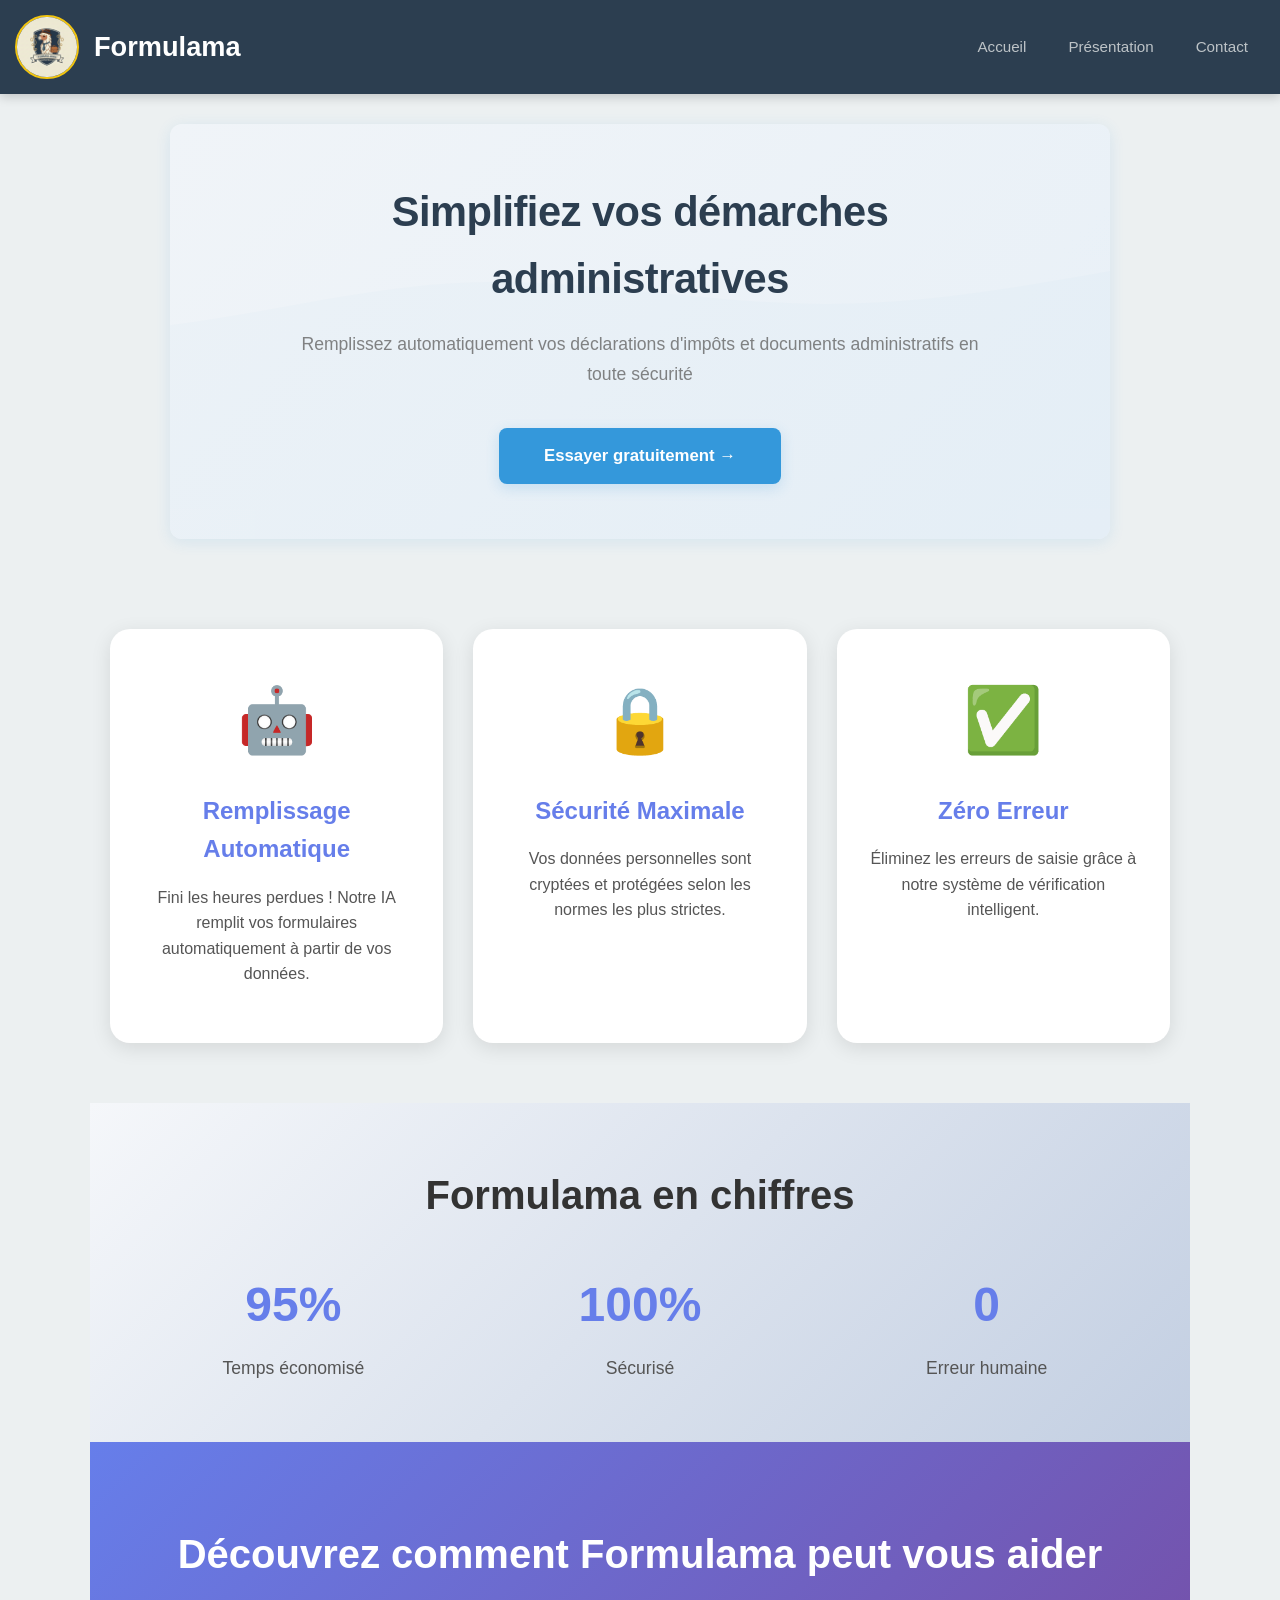
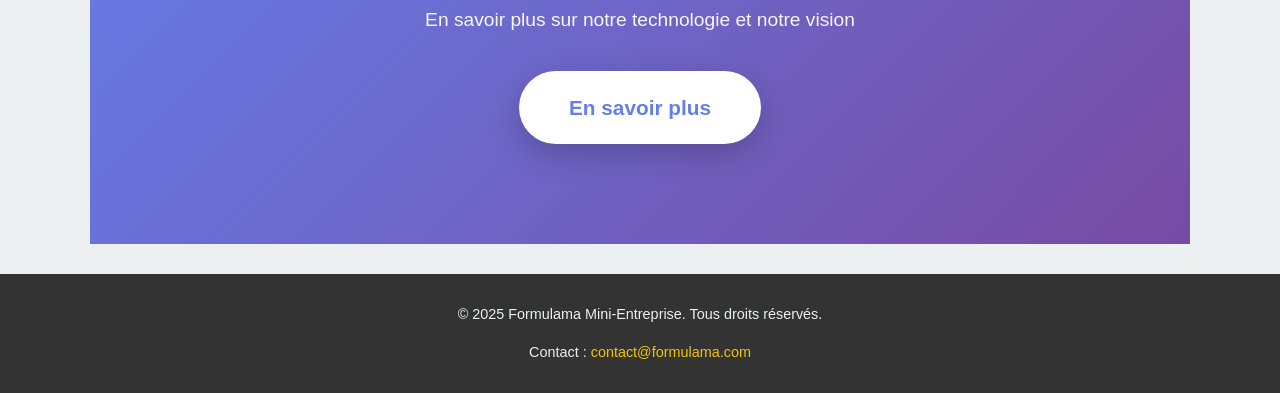
==== acceuil/acceuil.html @ 8a7a248e "initial_commit" ====
<!DOCTYPE html> 
<html lang="fr">
<head>
    <meta charset="UTF-8">
    <meta name="viewport" content="width=device-width, initial-scale=1.0">
    <title>Formulama — Simplifiez vos démarches administratives</title>
    <link rel="icon" type="image/png" href="../formulama.png" />
    <link rel="stylesheet" href="../style.css">
</head>
<body>
    <header class="main-header">
        <div class="header-content">
            <div class="header-left">
                <img src="../formulama.png" alt="Logo Formulama" class="logo">
                <h1><strong>Formulama</strong></h1>
            </div>
            <nav class="main-nav">
                <ul>
                    <li><a href="../acceuil/acceuil.html">Accueil</a></li>
                    <li><a href="../presentation/presentation.html">Présentation</a></li>
                    <li><a href="../contact/contact.html">Contact</a></li>
                </ul>
            </nav>
        </div>
    </header>

    <main>
        <!-- Section Hero -->
        <section class="hero-section">
            <div class="hero-content">
                <h2 class="hero-title">Simplifiez vos démarches administratives</h2>
                <p class="hero-subtitle">
                    Remplissez automatiquement vos déclarations d'impôts et documents administratifs en toute sécurité
                </p>
                <a href="/app/" class="hero-cta">Essayer gratuitement →</a>
            </div>
        </section>

        <!-- Section Fonctionnalités -->
        <div class="features-grid">
            <div class="feature-card">
                <div class="feature-icon">🤖</div>
                <h3>Remplissage Automatique</h3>
                <p>Fini les heures perdues ! Notre IA remplit vos formulaires automatiquement à partir de vos données.</p>
            </div>
            
            <div class="feature-card">
                <div class="feature-icon">🔒</div>
                <h3>Sécurité Maximale</h3>
                <p>Vos données personnelles sont cryptées et protégées selon les normes les plus strictes.</p>
            </div>
            
            <div class="feature-card">
                <div class="feature-icon">✅</div>
                <h3>Zéro Erreur</h3>
                <p>Éliminez les erreurs de saisie grâce à notre système de vérification intelligent.</p>
            </div>
        </div>

        <!-- Section Statistiques -->
        <section class="stats-section">
            <h2 style="font-size: 2.5rem; color: #333; margin-bottom: 20px;">Formulama en chiffres</h2>
            <div class="stats-grid">
                <div class="stat-item">
                    <span class="stat-number">95%</span>
                    <span class="stat-label">Temps économisé</span>
                </div>
                <div class="stat-item">
                    <span class="stat-number">100%</span>
                    <span class="stat-label">Sécurisé</span>
                </div>
                <div class="stat-item">
                    <span class="stat-number">0</span>
                    <span class="stat-label">Erreur humaine</span>
                </div>
            </div>
        </section>

        <!-- Section CTA vers Présentation -->
        <section class="cta-section">
            <div class="cta-content">
                <h2>Découvrez comment Formulama peut vous aider</h2>
                <p>En savoir plus sur notre technologie et notre vision</p>
                <a href="../presentation/presentation.html" class="cta-button-large">En savoir plus</a>
            </div>
        </section>
    </main>

    <footer>
        <p>&copy; 2025 Formulama Mini-Entreprise. Tous droits réservés.</p>
        <p>Contact : <a href="mailto:contact@formulama.com">contact@formulama.com</a></p>
    </footer>
</body>
</html>
---- style.css ----
/* --- 1. GÉNÉRAL ET TYPOGRAPHIE --- */
body {
    font-family: 'Segoe UI', Tahoma, Geneva, Verdana, sans-serif; 
    margin: 0;
    padding: 0;
    background-color: #ecf0f1; 
    color: #34495e; 
    line-height: 1.6;
}

h1, h2, h3 {
    font-family: 'Montserrat', sans-serif; 
    color: #2c3e50; 
    text-align: center;
    margin-top: 0;
}

/* --- 2. CONTENEUR PRINCIPAL --- */
main {
    max-width: 1100px; 
    margin: 20px auto;
    padding: 0 15px;
}

/* --- 3. LIENS (INTERACTIVITÉ) --- */
a {
    color: #3498db; 
    text-decoration: none;
    transition: color 0.3s ease, text-decoration 0.3s ease; 
}

a:hover {
    color: #e74c3c; 
    text-decoration: underline; 
}

/* --- 4. EN-TÊTE ET LOGO --- */
.main-header {
    background-color: #2c3e50;
    color: white;
    padding: 15px 0;
    box-shadow: 0 3px 10px rgba(0, 0, 0, 0.18);
    position: sticky;
    top: 0;
    z-index: 100;
}

.header-content {
    display: flex;
    align-items: center;
    justify-content: space-between;
    max-width: 100%;
    margin: 0 auto;
    padding: 0 15px;
    gap: 20px;
}

.header-left {
    display: flex;
    align-items: center;
    gap: 15px;
    flex-shrink: 0;
}

.header-center {
    flex: 1;
    text-align: center;
}

.header-center p {
    margin: 0;
    color: #bdc3c7;
    font-style: italic;
    font-size: 0.95em;
    font-weight: 400;
    letter-spacing: 0.3px;
}

.main-header h1 {
    color: white;
    font-size: 1.7em;
    margin: 0;
    padding: 0;
}

.logo {
    width: 60px;
    height: 60px;
    border-radius: 50%;
    border: 2px solid #f1c40f;
    transition: transform 0.3s;
    flex-shrink: 0;
}

.logo:hover {
    transform: rotate(3deg) scale(1.08);
}

/* --- 5. NAVIGATION --- */
.main-nav {
    margin: 0;
    padding: 0;
    border-top: none;
}

.main-nav ul {
    list-style: none;
    padding: 0;
    margin: 0;
    display: flex;
    gap: 8px;
}

.main-nav ul li {
    display: inline-block;
    margin: 0;
}

.main-nav ul li a {
    color: #bdc3c7;
    padding: 9px 17px;
    border-radius: 5px;
    transition: all 0.3s;
    font-size: 0.95em;
    font-weight: 500;
    display: block;
}

.main-nav ul li a:hover {
    color: white;
    background-color: #3498db;
}

/* --- 6. SECTIONS ET CARTES --- */
/* Styles pour la vitrine (.div1 -> .vitrine) */
.vitrine { 
    background-color: white; 
    padding: 30px; 
    margin: 30px 0; 
    border-radius: 12px; 
    box-shadow: 0 8px 16px rgba(0, 0, 0, 0.15); 
    opacity: 0;
    animation: fadeIn 1s forwards;
}

/* Styles pour les avantages (.div2 -> .avantages) */
.avantages { 
    float: left;
    width: 300px; 
    margin: 0 30px 30px 0; 
    padding: 20px;
    background-color: #f39c12; 
    color: white;
    border: none;
    border-radius: 10px; 
    box-shadow: 0 4px 10px rgba(0, 0, 0, 0.2);
    transition: transform 0.3s;
}

.avantages h3 {
    color: white;
    border-bottom: 2px solid rgba(255, 255, 255, 0.5);
    padding-bottom: 5px;
    margin-top: 0;
    text-align: left;
}

.avantages ul {
    list-style-type: none;
    padding-left: 0;
}

.avantages ul li:before {
    content: "✔️";
    margin-right: 10px;
}

/* Interactivité sur le bloc d'avantages */
.avantages:hover {
    transform: translateY(-5px);
    box-shadow: 0 12px 20px rgba(0, 0, 0, 0.3);
}

/* Style de la balise "clear: both" pour bien gérer le float de .div2 */
div[style="clear: both;"] {
    height: 0; 
    margin-bottom: 20px;
}

/* Styles pour la section secondaire */
.section-secondaire {
    padding: 20px;
    margin-bottom: 30px;
}

/* --- 7. BOUTON D'APPEL À L'ACTION (CTA) --- */
.cta-button {
    display: inline-block; 
    background-color: #e74c3c; 
    color: white;
    padding: 12px 25px;
    margin: 20px 0;
    border-radius: 30px;
    text-transform: uppercase;
    font-weight: bold;
    letter-spacing: 1px;
    box-shadow: 0 5px 0 #c0392b;
    transition: all 0.2s ease;
}

.cta-button:hover {
    background-color: #c0392b;
    transform: translateY(2px);
    box-shadow: 0 3px 0 #96281e;
}

.external-link {
    display: inline-block;
    color: white !important; 
    text-decoration: underline;
}

/* --- 8. PIED DE PAGE --- */
footer {
    background-color: #333;
    color: #ecf0f1;
    text-align: center;
    padding: 15px 0;
    font-size: 0.9em;
    margin-top: 30px;
}

footer a {
    color: #f1c40f;
}

/* --- 9. ANIMATION --- */
@keyframes fadeIn {
    to {
        opacity: 1;
        transform: translateY(0);
    }
}

/* --- 10. GROUPES DE CONTACT --- */
.contact-groups {
    display: flex;
    gap: 30px;
    margin-bottom: 30px;
    flex-wrap: wrap;
}

.contact-group {
    flex: 1;
    min-width: 250px;
    padding: 20px;
    background-color: #f8f9fa;
    border-radius: 10px;
}

.contact-group h3 {
    color: #2c3e50;
    margin-top: 0;
}

.email-list {
    text-align: center;
    margin-top: 15px;
}

.email-list p {
    margin: 8px 0;
}

/* --- 11. STYLES DU FORMULAIRE DE CONTACT (FINAL) --- */
.form-section {
    max-width: 650px; 
    margin: 40px auto; 
    padding: 40px; 
    background-color: #ffffff; 
    border-radius: 15px; 
    box-shadow: 0 10px 30px rgba(0, 0, 0, 0.1); 
    border-top: 5px solid #3498db; 
}

.form-section h2 {
    color: #2c3e50; 
    margin-bottom: 5px;
    font-size: 1.8em;
}

.form-description {
    text-align: center;
    margin-bottom: 30px;
    color: #7f8c8d;
    font-style: italic;
}

.form-group {
    margin-bottom: 25px; 
    text-align: left;
}

.form-group label {
    display: block;
    margin-bottom: 8px;
    font-weight: 600; 
    color: #34495e;
    text-transform: uppercase; 
    font-size: 0.9em;
}

/* Style des champs de saisie (input et textarea) */
.contact-form input[type="text"],
.contact-form input[type="email"],
.contact-form textarea {
    width: 100%;
    padding: 15px; 
    border: 1px solid #dcdfe4; 
    border-radius: 8px;
    box-sizing: border-box;
    font-size: 1em;
    color: #34495e;
    background-color: #fcfcfc; 
    transition: all 0.3s ease;
}

/* Effet interactif au focus amélioré */
.contact-form input:focus,
.contact-form textarea:focus {
    border-color: #3498db; 
    box-shadow: 0 0 0 3px rgba(52, 152, 219, 0.2); 
    background-color: white;
    outline: none;
}

/* Ajustement pour le bouton d'envoi du formulaire */
.contact-form .cta-button {
    display: block;
    margin-left: auto;
    margin-right: auto;
    width: auto; 
    min-width: 250px;
    text-align: center;
}

/* --- 12. PAGE D'ACCUEIL --- */
.hero-section {
    background: linear-gradient(135deg, #f0f4f8 0%, #e8f0f7 100%);
    color: #2c3e50;
    padding: 55px 20px;
    text-align: center;
    position: relative;
    overflow: hidden;
    margin: 30px auto;
    max-width: 900px;
    border-radius: 12px;
    box-shadow: 0 3px 15px rgba(52, 152, 219, 0.12);
}

.hero-section::before {
    content: '';
    position: absolute;
    top: 0;
    left: 0;
    right: 0;
    bottom: 0;
    background: url('data:image/svg+xml,<svg xmlns="http://www.w3.org/2000/svg" viewBox="0 0 1440 320"><path fill="%233498db" fill-opacity="0.06" d="M0,96L48,112C96,128,192,160,288,160C384,160,480,128,576,122.7C672,117,768,139,864,138.7C960,139,1056,117,1152,101.3C1248,85,1344,75,1392,69.3L1440,64L1440,320L1392,320C1344,320,1248,320,1152,320C1056,320,960,320,864,320C768,320,672,320,576,320C480,320,384,320,288,320C192,320,96,320,48,320L0,320Z"></path></svg>') no-repeat bottom;
    background-size: cover;
    opacity: 0.3;
}

.hero-content {
    position: relative;
    z-index: 1;
    max-width: 700px;
    margin: 0 auto;
}

.hero-title {
    font-size: 2.6rem;
    font-weight: 700;
    margin-bottom: 15px;
    text-shadow: none;
    animation: fadeInUp 0.8s ease;
    letter-spacing: -0.5px;
}

.hero-subtitle {
    font-size: 1.1rem;
    margin-bottom: 38px;
    opacity: 0.8;
    animation: fadeInUp 0.8s ease 0.2s backwards;
    line-height: 1.7;
    color: #666;
}

.hero-cta {
    display: inline-block;
    padding: 15px 45px;
    background: #3498db;
    color: white;
    text-decoration: none;
    border-radius: 8px;
    font-weight: 700;
    font-size: 1.05rem;
    box-shadow: 0 4px 14px rgba(52, 152, 219, 0.2);
    transition: all 0.3s ease;
    animation: fadeInUp 0.8s ease 0.4s backwards;
}

.hero-cta:hover {
    transform: translateY(-2px);
    box-shadow: 0 6px 22px rgba(52, 152, 219, 0.3);
    background: #2980b9;
}

.features-grid {
    display: grid;
    grid-template-columns: repeat(auto-fit, minmax(280px, 1fr));
    gap: 30px;
    padding: 60px 20px;
    max-width: 1200px;
    margin: 0 auto;
}

.feature-card {
    background: white;
    padding: 40px 30px;
    border-radius: 20px;
    box-shadow: 0 5px 20px rgba(0,0,0,0.1);
    text-align: center;
    transition: transform 0.3s, box-shadow 0.3s;
    animation: fadeInUp 0.6s ease backwards;
}

.feature-card:nth-child(1) { animation-delay: 0.1s; }
.feature-card:nth-child(2) { animation-delay: 0.2s; }
.feature-card:nth-child(3) { animation-delay: 0.3s; }

.feature-card:hover {
    transform: translateY(-10px);
    box-shadow: 0 15px 40px rgba(0,0,0,0.15);
}

.feature-icon {
    font-size: 4rem;
    margin-bottom: 20px;
}

.feature-card h3 {
    color: #667eea;
    font-size: 1.5rem;
    margin-bottom: 15px;
}

.feature-card p {
    color: #555;
    line-height: 1.6;
}

.stats-section {
    background: linear-gradient(135deg, #f5f7fa 0%, #c3cfe2 100%);
    padding: 60px 20px;
    text-align: center;
}

.stats-grid {
    display: grid;
    grid-template-columns: repeat(auto-fit, minmax(200px, 1fr));
    gap: 40px;
    max-width: 1000px;
    margin: 40px auto 0;
}

.stat-item {
    animation: fadeInUp 0.6s ease backwards;
}

.stat-item:nth-child(1) { animation-delay: 0.2s; }
.stat-item:nth-child(2) { animation-delay: 0.3s; }
.stat-item:nth-child(3) { animation-delay: 0.4s; }

.stat-number {
    font-size: 3rem;
    font-weight: bold;
    color: #667eea;
    display: block;
    margin-bottom: 10px;
}

.stat-label {
    font-size: 1.1rem;
    color: #555;
}

@keyframes fadeInUp {
    from {
        opacity: 0;
        transform: translateY(30px);
    }
    to {
        opacity: 1;
        transform: translateY(0);
    }
}

.process-section {
    padding: 60px 20px;
    max-width: 1200px;
    margin: 0 auto;
}

.process-section h2 {
    text-align: center;
    font-size: 2.5rem;
    color: #333;
    margin-bottom: 50px;
}

.process-steps {
    display: grid;
    grid-template-columns: repeat(auto-fit, minmax(250px, 1fr));
    gap: 30px;
}

.process-step {
    position: relative;
    padding: 30px;
    background: linear-gradient(135deg, #667eea 0%, #764ba2 100%);
    color: white;
    border-radius: 15px;
    animation: fadeInUp 0.6s ease backwards;
}

.process-step:nth-child(1) { animation-delay: 0.1s; }
.process-step:nth-child(2) { animation-delay: 0.2s; }
.process-step:nth-child(3) { animation-delay: 0.3s; }

.step-number {
    position: absolute;
    top: -15px;
    left: 30px;
    background: white;
    color: #667eea;
    width: 40px;
    height: 40px;
    border-radius: 50%;
    display: flex;
    align-items: center;
    justify-content: center;
    font-weight: bold;
    font-size: 1.2rem;
    box-shadow: 0 3px 10px rgba(0,0,0,0.2);
}

.process-step h3 {
    margin-top: 20px;
    margin-bottom: 15px;
    font-size: 1.4rem;
}

@media (max-width: 768px) {
    .hero-title {
        font-size: 2.5rem;
    }
    
    .hero-subtitle {
        font-size: 1.1rem;
    }
}

/* --- 13. PAGE DE PRÉSENTATION --- */
.presentation-hero {
    background: linear-gradient(135deg, #667eea 0%, #764ba2 100%);
    color: white;
    padding: 60px 20px;
    text-align: center;
    margin-bottom: 0;
}

.presentation-hero-content h2 {
    font-size: 2.8rem;
    color: white;
    margin-bottom: 15px;
    text-shadow: 2px 2px 4px rgba(0,0,0,0.2);
}

.presentation-hero-content .subtitle {
    font-size: 1.2rem;
    opacity: 0.95;
    max-width: 700px;
    margin: 0 auto;
}

.vision-section {
    padding: 60px 20px;
    background: white;
}

.vision-content {
    max-width: 1200px;
    margin: 0 auto;
    display: grid;
    grid-template-columns: 1fr 1fr;
    gap: 60px;
    align-items: center;
}

.vision-text h2 {
    font-size: 2.5rem;
    color: #333;
    margin-bottom: 25px;
}

.vision-text p {
    font-size: 1.1rem;
    line-height: 1.8;
    color: #555;
    margin-bottom: 20px;
}

.image-placeholder {
    font-size: 10rem;
    text-align: center;
    background: linear-gradient(135deg, #f5f7fa 0%, #c3cfe2 100%);
    padding: 60px;
    border-radius: 20px;
}

.advantages-section {
    padding: 60px 20px;
    background: linear-gradient(135deg, #f5f7fa 0%, #c3cfe2 100%);
}

.advantages-section h2 {
    text-align: center;
    font-size: 2.5rem;
    color: #333;
    margin-bottom: 50px;
}

.advantages-grid {
    display: grid;
    grid-template-columns: repeat(auto-fit, minmax(250px, 1fr));
    gap: 30px;
    max-width: 1200px;
    margin: 0 auto;
}

.advantage-card {
    background: white;
    padding: 35px 25px;
    border-radius: 15px;
    box-shadow: 0 5px 15px rgba(0,0,0,0.1);
    text-align: center;
    transition: transform 0.3s, box-shadow 0.3s;
}

.advantage-card:hover {
    transform: translateY(-8px);
    box-shadow: 0 10px 30px rgba(0,0,0,0.15);
}

.advantage-icon {
    font-size: 3.5rem;
    margin-bottom: 20px;
}

.advantage-card h3 {
    color: #667eea;
    font-size: 1.4rem;
    margin-bottom: 15px;
}

.advantage-card p {
    color: #555;
    line-height: 1.6;
    font-size: 1rem;
}

.how-it-works {
    padding: 60px 20px;
    background: white;
}

.how-it-works h2 {
    text-align: center;
    font-size: 2.5rem;
    color: #333;
    margin-bottom: 60px;
}

.steps-timeline {
    max-width: 900px;
    margin: 0 auto;
    display: flex;
    align-items: center;
    justify-content: space-between;
}

.timeline-step {
    flex: 1;
    text-align: center;
}

.step-circle {
    width: 70px;
    height: 70px;
    border-radius: 50%;
    background: linear-gradient(135deg, #667eea 0%, #764ba2 100%);
    color: white;
    display: flex;
    align-items: center;
    justify-content: center;
    font-size: 1.8rem;
    font-weight: bold;
    margin: 0 auto 20px;
    box-shadow: 0 5px 15px rgba(102, 126, 234, 0.4);
}

.step-content h3 {
    color: #333;
    font-size: 1.3rem;
    margin-bottom: 10px;
}

.step-content p {
    color: #666;
    font-size: 0.95rem;
    line-height: 1.5;
}

.timeline-connector {
    flex: 0 0 80px;
    height: 3px;
    background: linear-gradient(90deg, #667eea 0%, #764ba2 100%);
    margin-bottom: 60px;
}

.cta-section {
    background: linear-gradient(135deg, #667eea 0%, #764ba2 100%);
    color: white;
    padding: 80px 20px;
    text-align: center;
}

.cta-content h2 {
    font-size: 2.5rem;
    color: white;
    margin-bottom: 15px;
}

.cta-content p {
    font-size: 1.2rem;
    opacity: 0.95;
    margin-bottom: 35px;
}

.cta-button-large {
    display: inline-block;
    padding: 20px 50px;
    background: white;
    color: #667eea;
    text-decoration: none;
    border-radius: 50px;
    font-weight: bold;
    font-size: 1.3rem;
    box-shadow: 0 10px 30px rgba(0,0,0,0.2);
    transition: transform 0.3s, box-shadow 0.3s;
    margin-bottom: 20px;
}

.cta-button-large:hover {
    transform: translateY(-3px);
    box-shadow: 0 15px 40px rgba(0,0,0,0.3);
}

.cta-note {
    font-size: 0.9rem;
    opacity: 0.8;
    margin-top: 15px;
}

.contact-teaser {
    padding: 60px 20px;
    background: white;
    text-align: center;
}

.contact-teaser h3 {
    font-size: 2rem;
    color: #333;
    margin-bottom: 15px;
}

.contact-teaser p {
    font-size: 1.1rem;
    color: #666;
    margin-bottom: 30px;
}

.contact-link {
    display: inline-block;
    padding: 15px 40px;
    background: #667eea;
    color: white;
    text-decoration: none;
    border-radius: 30px;
    font-weight: bold;
    transition: background 0.3s, transform 0.3s;
}

.contact-link:hover {
    background: #764ba2;
    transform: translateY(-2px);
}

@media (max-width: 768px) {
    .vision-content {
        grid-template-columns: 1fr;
        gap: 30px;
    }
    
    .steps-timeline {
        flex-direction: column;
    }
    
    .timeline-connector {
        width: 3px;
        height: 60px;
        margin: 20px auto;
    }
    
    .presentation-hero-content h2 {
        font-size: 2rem;
    }

    /* Header responsive */
    .header-content {
        flex-direction: column;
        padding: 10px 15px;
        gap: 10px;
    }

    .header-left {
        width: 100%;
        justify-content: center;
    }

    .main-header h1 {
        font-size: 1.3em;
    }

    .logo {
        width: 45px;
        height: 45px;
    }

    .main-nav ul {
        width: 100%;
        gap: 5px;
        justify-content: center;
        flex-wrap: wrap;
    }

    .main-nav ul li a {
        padding: 7px 12px;
        font-size: 0.85em;
    }

    /* Hero responsive */
    .hero-title {
        font-size: 1.8rem;
    }
    
    .hero-subtitle {
        font-size: 0.95rem;
    }

    .hero-cta {
        padding: 12px 30px;
        font-size: 0.95rem;
    }

    /* Features grid responsive */
    .features-grid {
        grid-template-columns: 1fr;
        gap: 20px;
        padding: 30px 15px;
    }

    .feature-card {
        padding: 25px 20px;
    }

    .feature-icon {
        font-size: 2.5rem;
    }

    .feature-card h3 {
        font-size: 1.2rem;
    }

    .feature-card p {
        font-size: 0.9rem;
    }

    /* Stats grid responsive */
    .stats-grid {
        grid-template-columns: 1fr;
        gap: 25px;
    }

    .stat-number {
        font-size: 2rem;
    }

    .stat-label {
        font-size: 0.95rem;
    }

    /* Main content responsive */
    main {
        margin: 10px auto;
        padding: 0 10px;
    }

    h1, h2, h3 {
        font-size: 1.3rem;
    }

    .cta-section {
        padding: 50px 15px;
    }

    .cta-content h2 {
        font-size: 1.8rem;
    }

    .cta-content p {
        font-size: 1rem;
    }

    .cta-button-large {
        padding: 15px 35px;
        font-size: 1.1rem;
    }

    /* Avantages responsive */
    .avantages {
        float: none;
        width: 100%;
        margin: 0 0 20px 0;
    }

    /* Contact form responsive */
    .form-section {
        padding: 25px;
        margin: 20px 10px;
    }

    .form-section h2 {
        font-size: 1.5em;
    }

    .contact-groups {
        flex-direction: column;
        gap: 15px;
    }

    .contact-group {
        min-width: 100%;
    }

    /* Process steps responsive */
    .process-steps {
        grid-template-columns: 1fr;
    }

    .process-step {
        padding: 20px;
    }

    /* Vision section responsive */
    .vision-text h2 {
        font-size: 1.8rem;
    }

    .vision-text p {
        font-size: 1rem;
    }

    .image-placeholder {
        font-size: 5rem;
        padding: 40px;
    }

    .advantages-grid {
        grid-template-columns: 1fr;
        gap: 15px;
    }

    .advantage-card {
        padding: 20px;
    }

    .advantage-icon {
        font-size: 2.5rem;
    }

    .advantage-card h3 {
        font-size: 1.2rem;
    }

    .advantage-card p {
        font-size: 0.9rem;
    }

    /* Footer responsive */
    footer {
        padding: 12px 10px;
        font-size: 0.8em;
    }
}

/* Extra small devices (phones) */
@media (max-width: 480px) {
    .header-content {
        padding: 8px 10px;
    }

    .header-left {
        gap: 10px;
    }

    .main-header h1 {
        font-size: 1.1em;
    }

    .logo {
        width: 40px;
        height: 40px;
    }

    .main-nav ul {
        gap: 3px;
    }

    .main-nav ul li a {
        padding: 6px 10px;
        font-size: 0.75em;
    }

    /* Hero responsive */
    .hero-section {
        padding: 30px 15px;
        margin: 15px auto;
    }

    .hero-title {
        font-size: 1.5rem;
        margin-bottom: 10px;
    }
    
    .hero-subtitle {
        font-size: 0.85rem;
        margin-bottom: 20px;
    }

    .hero-cta {
        padding: 10px 25px;
        font-size: 0.9rem;
    }

    /* Features grid responsive */
    .features-grid {
        padding: 20px 10px;
        gap: 15px;
    }

    .feature-icon {
        font-size: 2rem;
    }

    .feature-card h3 {
        font-size: 1rem;
    }

    /* Stats responsive */
    .stats-section {
        padding: 40px 10px;
    }

    .stats-section h2 {
        font-size: 1.5rem;
    }

    .stat-number {
        font-size: 1.8rem;
    }

    /* Forms responsive */
    .form-section {
        padding: 20px;
        margin: 15px 10px;
        border-radius: 10px;
    }

    .form-section h2 {
        font-size: 1.3em;
    }

    .form-group {
        margin-bottom: 15px;
    }

    .contact-form input[type="text"],
    .contact-form input[type="email"],
    .contact-form textarea {
        padding: 12px;
        font-size: 16px;
    }

    /* Presentation responsive */
    .presentation-hero {
        padding: 40px 15px;
    }

    .presentation-hero-content h2 {
        font-size: 1.5rem;
    }

    .presentation-hero-content .subtitle {
        font-size: 1rem;
    }

    .vision-text h2 {
        font-size: 1.5rem;
    }

    .image-placeholder {
        font-size: 3rem;
        padding: 30px;
    }

    .advantage-icon {
        font-size: 2rem;
    }

    /* CTA section responsive */
    .cta-section {
        padding: 40px 15px;
    }

    .cta-content h2 {
        font-size: 1.5rem;
    }

    .cta-content p {
        font-size: 0.95rem;
    }

    .cta-button-large {
        padding: 12px 30px;
        font-size: 1rem;
    }

    /* Main padding */
    main {
        padding: 0 8px;
    }
}

/* Tablets (medium devices) */
@media (min-width: 769px) and (max-width: 1024px) {
    .features-grid {
        grid-template-columns: repeat(2, 1fr);
    }

    .stats-grid {
        grid-template-columns: repeat(2, 1fr);
    }

    .advantages-grid {
        grid-template-columns: repeat(2, 1fr);
    }

    .main-nav ul {
        gap: 10px;
    }

    .main-nav ul li a {
        padding: 8px 14px;
        font-size: 0.9em;
    }
}
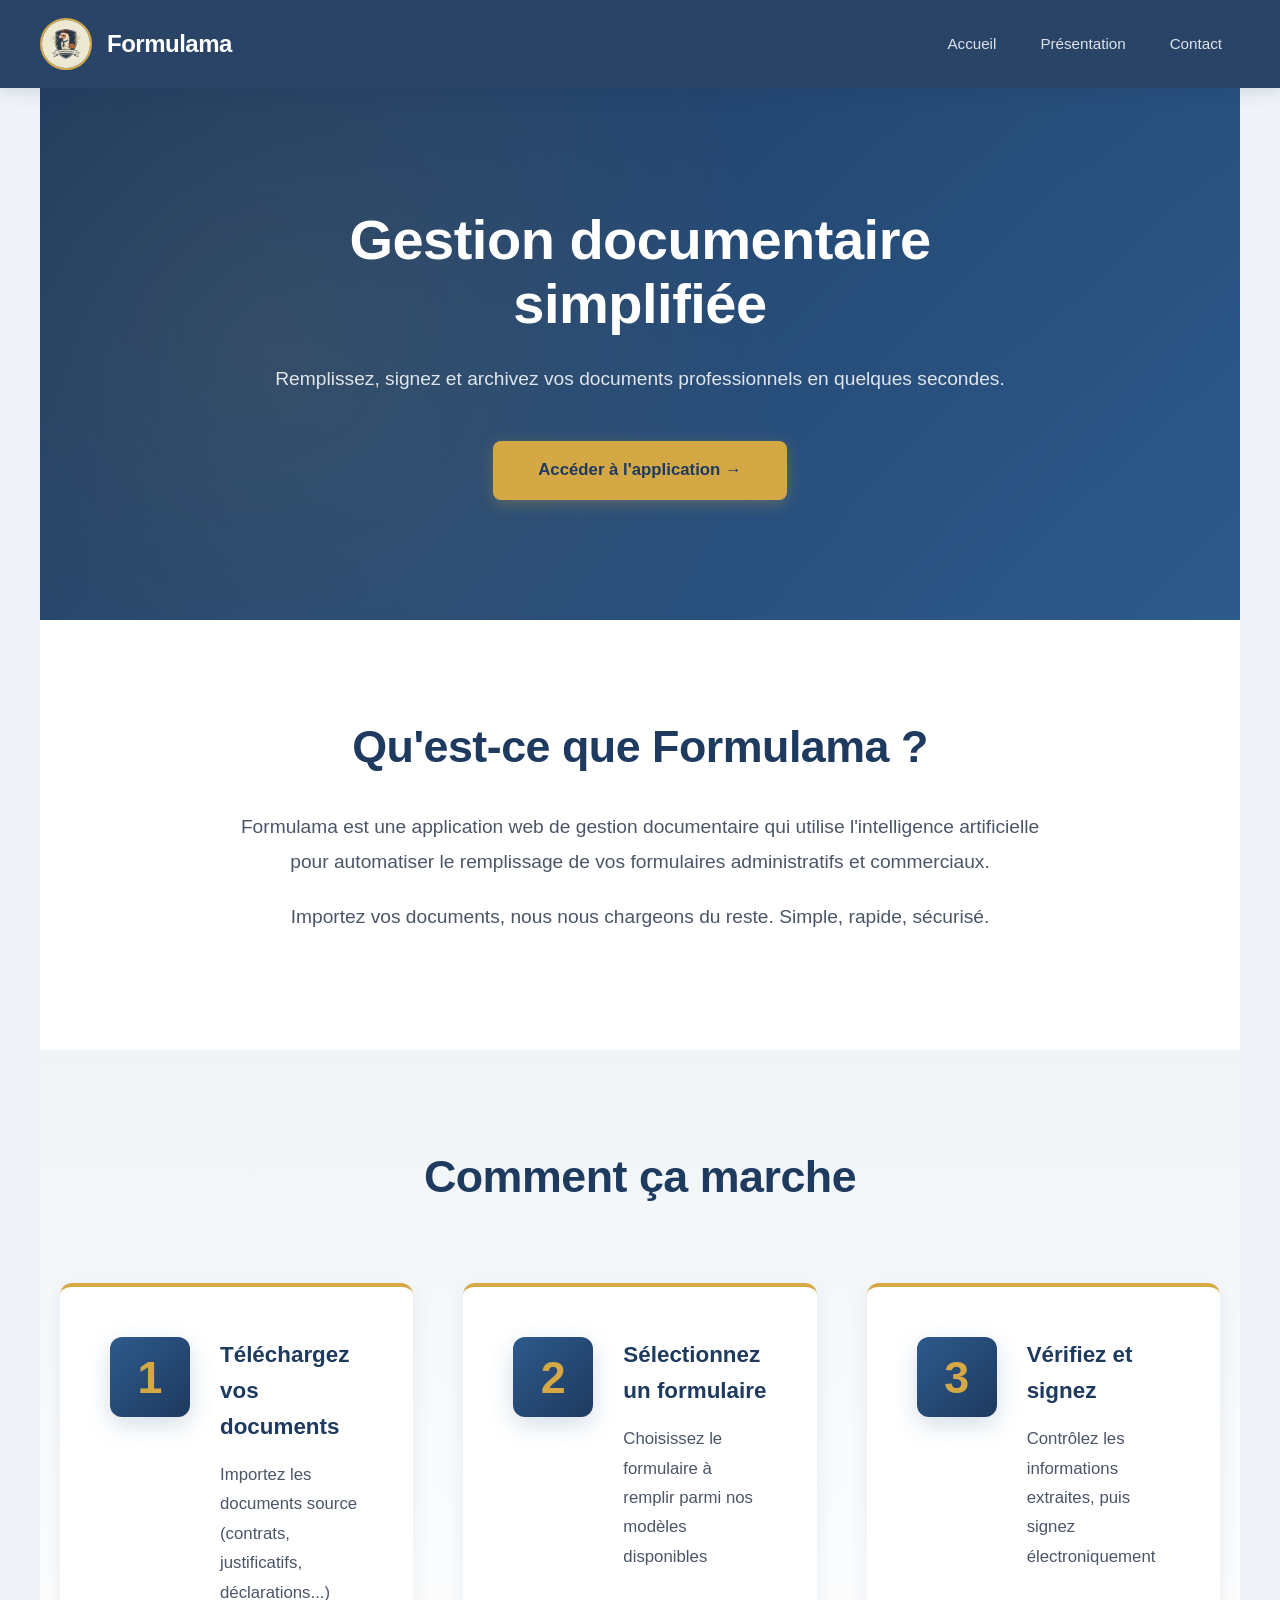
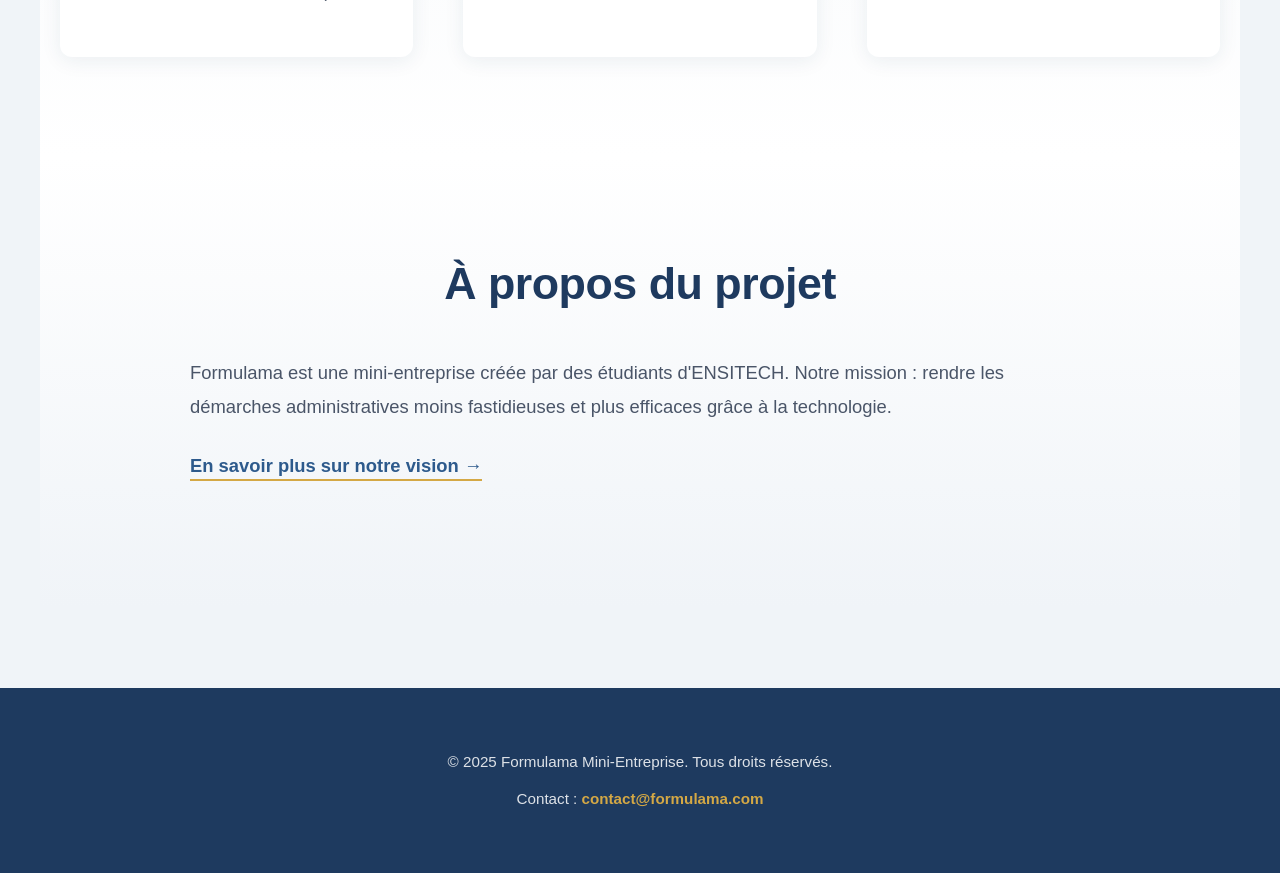
==== commit 27d1d062: "changes" ====
--- a/acceuil/acceuil.html
+++ b/acceuil/acceuil.html
@@ -25,63 +25,62 @@
     </header>
 
     <main>
-        <!-- Section Hero -->
+        <!-- Section Hero - Épurée -->
         <section class="hero-section">
             <div class="hero-content">
-                <h2 class="hero-title">Simplifiez vos démarches administratives</h2>
+                <h2 class="hero-title">Gestion documentaire simplifiée</h2>
                 <p class="hero-subtitle">
-                    Remplissez automatiquement vos déclarations d'impôts et documents administratifs en toute sécurité
+                    Remplissez, signez et archivez vos documents professionnels en quelques secondes.
                 </p>
-                <a href="/app/" class="hero-cta">Essayer gratuitement →</a>
+                <a href="/app/" class="hero-cta">Accéder à l'application →</a>
             </div>
         </section>
 
-        <!-- Section Fonctionnalités -->
-        <div class="features-grid">
-            <div class="feature-card">
-                <div class="feature-icon">🤖</div>
-                <h3>Remplissage Automatique</h3>
-                <p>Fini les heures perdues ! Notre IA remplit vos formulaires automatiquement à partir de vos données.</p>
+        <!-- Section Introduction -->
+        <section class="intro-section">
+            <div class="intro-content">
+                <h2>Qu'est-ce que Formulama ?</h2>
+                <p>Formulama est une application web de gestion documentaire qui utilise l'intelligence artificielle pour automatiser le remplissage de vos formulaires administratifs et commerciaux.</p>
+                <p>Importez vos documents, nous nous chargeons du reste. Simple, rapide, sécurisé.</p>
             </div>
-            
-            <div class="feature-card">
-                <div class="feature-icon">🔒</div>
-                <h3>Sécurité Maximale</h3>
-                <p>Vos données personnelles sont cryptées et protégées selon les normes les plus strictes.</p>
-            </div>
-            
-            <div class="feature-card">
-                <div class="feature-icon">✅</div>
-                <h3>Zéro Erreur</h3>
-                <p>Éliminez les erreurs de saisie grâce à notre système de vérification intelligent.</p>
-            </div>
-        </div>
+        </section>
 
-        <!-- Section Statistiques -->
-        <section class="stats-section">
-            <h2 style="font-size: 2.5rem; color: #333; margin-bottom: 20px;">Formulama en chiffres</h2>
-            <div class="stats-grid">
-                <div class="stat-item">
-                    <span class="stat-number">95%</span>
-                    <span class="stat-label">Temps économisé</span>
+        <!-- Section Fonctionnalités - Minimaliste -->
+        <section class="features-section">
+            <h2>Comment ça marche</h2>
+            <div class="features-list">
+                <div class="feature-item">
+                    <div class="feature-number">1</div>
+                    <div class="feature-content">
+                        <h3>Téléchargez vos documents</h3>
+                        <p>Importez les documents source (contrats, justificatifs, déclarations...)</p>
+                    </div>
                 </div>
-                <div class="stat-item">
-                    <span class="stat-number">100%</span>
-                    <span class="stat-label">Sécurisé</span>
+                
+                <div class="feature-item">
+                    <div class="feature-number">2</div>
+                    <div class="feature-content">
+                        <h3>Sélectionnez un formulaire</h3>
+                        <p>Choisissez le formulaire à remplir parmi nos modèles disponibles</p>
+                    </div>
                 </div>
-                <div class="stat-item">
-                    <span class="stat-number">0</span>
-                    <span class="stat-label">Erreur humaine</span>
+                
+                <div class="feature-item">
+                    <div class="feature-number">3</div>
+                    <div class="feature-content">
+                        <h3>Vérifiez et signez</h3>
+                        <p>Contrôlez les informations extraites, puis signez électroniquement</p>
+                    </div>
                 </div>
             </div>
         </section>
 
-        <!-- Section CTA vers Présentation -->
-        <section class="cta-section">
-            <div class="cta-content">
-                <h2>Découvrez comment Formulama peut vous aider</h2>
-                <p>En savoir plus sur notre technologie et notre vision</p>
-                <a href="../presentation/presentation.html" class="cta-button-large">En savoir plus</a>
+        <!-- Section À propos -->
+        <section class="about-section">
+            <div class="about-content">
+                <h2>À propos du projet</h2>
+                <p>Formulama est une mini-entreprise créée par des étudiants d'ENSITECH. Notre mission : rendre les démarches administratives moins fastidieuses et plus efficaces grâce à la technologie.</p>
+                <p><a href="../presentation/presentation.html">En savoir plus sur notre vision →</a></p>
             </div>
         </section>
     </main>
--- a/style.css
+++ b/style.css
@@ -1,58 +1,62 @@
 /* --- 1. GÉNÉRAL ET TYPOGRAPHIE --- */
 body {
-    font-family: 'Segoe UI', Tahoma, Geneva, Verdana, sans-serif; 
+    font-family: -apple-system, BlinkMacSystemFont, 'Segoe UI', 'Roboto', 'Oxygen', 'Ubuntu', 'Cantarell', sans-serif; 
     margin: 0;
     padding: 0;
-    background-color: #ecf0f1; 
-    color: #34495e; 
+    background-color: #f0f4f8; 
+    color: #1a202c; 
     line-height: 1.6;
 }
 
 h1, h2, h3 {
-    font-family: 'Montserrat', sans-serif; 
-    color: #2c3e50; 
+    font-family: -apple-system, BlinkMacSystemFont, 'Segoe UI', 'Roboto', sans-serif; 
+    color: #1a1a1a; 
     text-align: center;
     margin-top: 0;
+    font-weight: 600;
 }
 
 /* --- 2. CONTENEUR PRINCIPAL --- */
 main {
-    max-width: 1100px; 
-    margin: 20px auto;
-    padding: 0 15px;
+    max-width: 1200px; 
+    margin: 0 auto;
+    padding: 0 20px;
 }
 
 /* --- 3. LIENS (INTERACTIVITÉ) --- */
 a {
-    color: #3498db; 
+    color: #333333; 
     text-decoration: none;
-    transition: color 0.3s ease, text-decoration 0.3s ease; 
+    transition: color 0.2s ease, text-decoration 0.2s ease; 
 }
 
 a:hover {
-    color: #e74c3c; 
-    text-decoration: underline; 
+    color: #d4a845; 
+    text-decoration: none; 
 }
 
 /* --- 4. EN-TÊTE ET LOGO --- */
 .main-header {
-    background-color: #2c3e50;
-    color: white;
-    padding: 15px 0;
-    box-shadow: 0 3px 10px rgba(0, 0, 0, 0.18);
+    background-color: #1e3a5f;
+    color: #ffffff;
+    padding: 18px 0;
+    box-shadow: 0 4px 16px rgba(30, 58, 95, 0.15);
     position: sticky;
     top: 0;
     z-index: 100;
+    border-bottom: none;
+    backdrop-filter: blur(10px);
+    background-color: rgba(30, 58, 95, 0.95);
 }
 
 .header-content {
     display: flex;
     align-items: center;
     justify-content: space-between;
-    max-width: 100%;
+    max-width: 1200px;
     margin: 0 auto;
-    padding: 0 15px;
-    gap: 20px;
+    padding: 0 20px;
+    gap: 40px;
 }
 
 .header-left {
@@ -62,38 +66,27 @@
     flex-shrink: 0;
 }
 
-.header-center {
-    flex: 1;
-    text-align: center;
-}
-
-.header-center p {
-    margin: 0;
-    color: #bdc3c7;
-    font-style: italic;
-    font-size: 0.95em;
-    font-weight: 400;
-    letter-spacing: 0.3px;
-}
-
 .main-header h1 {
-    color: white;
-    font-size: 1.7em;
+    color: #ffffff;
+    font-size: 1.5em;
     margin: 0;
     padding: 0;
+    font-weight: 700;
+    letter-spacing: -0.5px;
 }
 
 .logo {
-    width: 60px;
-    height: 60px;
+    width: 48px;
+    height: 48px;
     border-radius: 50%;
-    border: 2px solid #f1c40f;
-    transition: transform 0.3s;
+    border: 2px solid #d4a845;
+    transition: all 0.3s cubic-bezier(0.4, 0, 0.2, 1);
     flex-shrink: 0;
 }
 
 .logo:hover {
-    transform: rotate(3deg) scale(1.08);
+    transform: rotate(5deg) scale(1.08);
+    box-shadow: 0 4px 12px rgba(212, 168, 69, 0.3);
 }
 
 /* --- 5. NAVIGATION --- */
@@ -117,28 +110,46 @@
 }
 
 .main-nav ul li a {
-    color: #bdc3c7;
-    padding: 9px 17px;
-    border-radius: 5px;
-    transition: all 0.3s;
+    color: rgba(255, 255, 255, 0.85);
+    padding: 10px 18px;
+    border-radius: 8px;
+    transition: all 0.3s ease;
     font-size: 0.95em;
     font-weight: 500;
     display: block;
+    position: relative;
+}
+
+.main-nav ul li a::after {
+    content: '';
+    position: absolute;
+    bottom: 0;
+    left: 18px;
+    right: 18px;
+    height: 2px;
+    background-color: #d4a845;
+    transform: scaleX(0);
+    transform-origin: left;
+    transition: transform 0.3s ease;
 }
 
 .main-nav ul li a:hover {
-    color: white;
-    background-color: #3498db;
+    color: #ffffff;
+    background-color: rgba(212, 168, 69, 0.15);
+}
+
+.main-nav ul li a:hover::after {
+    transform: scaleX(1);
 }
 
 /* --- 6. SECTIONS ET CARTES --- */
 /* Styles pour la vitrine (.div1 -> .vitrine) */
 .vitrine { 
     background-color: white; 
-    padding: 30px; 
-    margin: 30px 0; 
+    padding: 40px; 
+    margin: 40px 0; 
     border-radius: 12px; 
-    box-shadow: 0 8px 16px rgba(0, 0, 0, 0.15); 
+    box-shadow: 0 2px 8px rgba(0, 0, 0, 0.06); 
     opacity: 0;
     animation: fadeIn 1s forwards;
 }
@@ -148,19 +159,19 @@
     float: left;
     width: 300px; 
     margin: 0 30px 30px 0; 
-    padding: 20px;
-    background-color: #f39c12; 
-    color: white;
-    border: none;
+    padding: 25px;
+    background-color: #f9f7f4; 
+    color: #333333;
+    border: 1px solid #e8e3d8;
     border-radius: 10px; 
-    box-shadow: 0 4px 10px rgba(0, 0, 0, 0.2);
+    box-shadow: 0 2px 8px rgba(0, 0, 0, 0.05);
     transition: transform 0.3s;
 }
 
 .avantages h3 {
-    color: white;
-    border-bottom: 2px solid rgba(255, 255, 255, 0.5);
-    padding-bottom: 5px;
+    color: #d4a845;
+    border-bottom: 2px solid #d4a84525;
+    padding-bottom: 8px;
     margin-top: 0;
     text-align: left;
 }
@@ -170,15 +181,21 @@
     padding-left: 0;
 }
 
+.avantages ul li {
+    color: #555555;
+}
+
 .avantages ul li:before {
-    content: "✔️";
+    content: "✓";
     margin-right: 10px;
+    color: #d4a845;
+    font-weight: bold;
 }
 
 /* Interactivité sur le bloc d'avantages */
 .avantages:hover {
-    transform: translateY(-5px);
-    box-shadow: 0 12px 20px rgba(0, 0, 0, 0.3);
+    transform: translateY(-2px);
+    box-shadow: 0 4px 12px rgba(0, 0, 0, 0.08);
 }
 
 /* Style de la balise "clear: both" pour bien gérer le float de .div2 */
@@ -189,52 +206,75 @@
 
 /* Styles pour la section secondaire */
 .section-secondaire {
-    padding: 20px;
+    padding: 30px;
     margin-bottom: 30px;
+    background-color: white;
+    border-radius: 12px;
+    box-shadow: 0 2px 8px rgba(0, 0, 0, 0.06);
 }
 
 /* --- 7. BOUTON D'APPEL À L'ACTION (CTA) --- */
 .cta-button {
     display: inline-block; 
-    background-color: #e74c3c; 
-    color: white;
-    padding: 12px 25px;
+    background-color: #d4a845; 
+    color: #1e3a5f;
+    padding: 14px 35px;
     margin: 20px 0;
-    border-radius: 30px;
-    text-transform: uppercase;
-    font-weight: bold;
-    letter-spacing: 1px;
-    box-shadow: 0 5px 0 #c0392b;
-    transition: all 0.2s ease;
+    border-radius: 8px;
+    text-transform: none;
+    font-weight: 700;
+    letter-spacing: 0px;
+    box-shadow: 0 4px 16px rgba(212, 168, 69, 0.3);
+    transition: all 0.3s cubic-bezier(0.4, 0, 0.2, 1);
+    font-size: 0.95em;
+    text-decoration: none;
 }
 
 .cta-button:hover {
-    background-color: #c0392b;
-    transform: translateY(2px);
-    box-shadow: 0 3px 0 #96281e;
+    background-color: #e8b956;
+    color: #1a2a45;
+    transform: translateY(-3px);
+    box-shadow: 0 8px 24px rgba(212, 168, 69, 0.4);
 }
 
 .external-link {
     display: inline-block;
-    color: white !important; 
-    text-decoration: underline;
+    color: #333333 !important; 
+    text-decoration: none;
+}
+
+.external-link:hover {
+    color: #d4a845 !important;
 }
 
 /* --- 8. PIED DE PAGE --- */
 footer {
-    background-color: #333;
-    color: #ecf0f1;
-    text-align: center;
-    padding: 15px 0;
-    font-size: 0.9em;
-    margin-top: 30px;
+    background-color: #1e3a5f;
+    color: rgba(255, 255, 255, 0.85);
+    text-align: center;
+    padding: 50px 20px;
+    font-size: 0.95em;
+    margin-top: 80px;
+    border-top: none;
+    line-height: 1.8;
+    font-weight: 400;
+}
+
+footer p {
+    margin: 10px 0;
 }
 
 footer a {
-    color: #f1c40f;
-}
-
-/* --- 9. ANIMATION --- */
+    color: #d4a845;
+    text-decoration: none;
+    font-weight: 600;
+    transition: all 0.3s ease;
+}
+
+footer a:hover {
+    color: #e8b956;
+}
+
 @keyframes fadeIn {
     to {
         opacity: 1;
@@ -242,72 +282,111 @@
     }
 }
 
-/* --- 10. GROUPES DE CONTACT --- */
+@keyframes fadeInUp {
+    from {
+        opacity: 0;
+        transform: translateY(30px);
+    }
+    to {
+        opacity: 1;
+        transform: translateY(0);
+    }
+}
 .contact-groups {
-    display: flex;
-    gap: 30px;
-    margin-bottom: 30px;
-    flex-wrap: wrap;
+    display: grid;
+    grid-template-columns: repeat(auto-fit, minmax(320px, 1fr));
+    gap: 40px;
+    margin-bottom: 60px;
+    margin-top: 50px;
 }
 
 .contact-group {
-    flex: 1;
-    min-width: 250px;
-    padding: 20px;
-    background-color: #f8f9fa;
-    border-radius: 10px;
+    padding: 45px;
+    background-color: white;
+    border: none;
+    border-top: 4px solid #d4a845;
+    border-radius: 12px;
+    box-shadow: 0 4px 20px rgba(30, 58, 95, 0.08);
+    transition: all 0.3s cubic-bezier(0.4, 0, 0.2, 1);
+}
+
+.contact-group:hover {
+    transform: translateY(-8px);
+    box-shadow: 0 12px 40px rgba(30, 58, 95, 0.15);
 }
 
 .contact-group h3 {
-    color: #2c3e50;
-    margin-top: 0;
+    color: #1e3a5f;
+    margin: 0 0 15px 0;
+    font-weight: 700;
+    font-size: 1.3rem;
+}
+
+.contact-group > p {
+    color: #4a5568;
+    margin: 12px 0 20px 0;
+    font-size: 1.05rem;
+    line-height: 1.6;
 }
 
 .email-list {
     text-align: center;
-    margin-top: 15px;
+    margin-top: 20px;
+}
 }
 
 .email-list p {
     margin: 8px 0;
 }
 
+.email-list a {
+    color: #333333;
+}
+
+.email-list a:hover {
+    color: #d4a845;
+}
+
 /* --- 11. STYLES DU FORMULAIRE DE CONTACT (FINAL) --- */
 .form-section {
-    max-width: 650px; 
-    margin: 40px auto; 
-    padding: 40px; 
+    max-width: 700px; 
+    margin: 80px auto; 
+    padding: 60px; 
     background-color: #ffffff; 
-    border-radius: 15px; 
-    box-shadow: 0 10px 30px rgba(0, 0, 0, 0.1); 
-    border-top: 5px solid #3498db; 
+    border-radius: 12px; 
+    box-shadow: 0 4px 20px rgba(30, 58, 95, 0.08); 
+    border-top: 4px solid #d4a845;
 }
 
 .form-section h2 {
-    color: #2c3e50; 
-    margin-bottom: 5px;
-    font-size: 1.8em;
+    color: #1e3a5f; 
+    margin-bottom: 15px;
+    font-size: 2rem;
+    font-weight: 700;
+    letter-spacing: -0.5px;
 }
 
 .form-description {
     text-align: center;
-    margin-bottom: 30px;
-    color: #7f8c8d;
-    font-style: italic;
+    margin-bottom: 35px;
+    color: #4a5568;
+    font-style: normal;
+    font-size: 1.05em;
+    line-height: 1.6;
 }
 
 .form-group {
-    margin-bottom: 25px; 
+    margin-bottom: 28px; 
     text-align: left;
 }
 
 .form-group label {
     display: block;
-    margin-bottom: 8px;
+    margin-bottom: 10px;
     font-weight: 600; 
-    color: #34495e;
-    text-transform: uppercase; 
-    font-size: 0.9em;
+    color: #1e3a5f;
+    text-transform: none; 
+    font-size: 0.98em;
 }
 
 /* Style des champs de saisie (input et textarea) */
@@ -315,21 +394,22 @@
 .contact-form input[type="email"],
 .contact-form textarea {
     width: 100%;
-    padding: 15px; 
-    border: 1px solid #dcdfe4; 
+    padding: 14px; 
+    border: 1px solid #ddd; 
     border-radius: 8px;
     box-sizing: border-box;
     font-size: 1em;
-    color: #34495e;
-    background-color: #fcfcfc; 
+    color: #333333;
+    background-color: #f8f9fa; 
     transition: all 0.3s ease;
+    font-family: inherit;
 }
 
 /* Effet interactif au focus amélioré */
 .contact-form input:focus,
 .contact-form textarea:focus {
-    border-color: #3498db; 
-    box-shadow: 0 0 0 3px rgba(52, 152, 219, 0.2); 
+    border-color: #d4a845; 
+    box-shadow: 0 0 0 4px rgba(212, 168, 69, 0.12); 
     background-color: white;
     outline: none;
 }
@@ -340,22 +420,23 @@
     margin-left: auto;
     margin-right: auto;
     width: auto; 
-    min-width: 250px;
+    min-width: 220px;
     text-align: center;
 }
 
 /* --- 12. PAGE D'ACCUEIL --- */
 .hero-section {
-    background: linear-gradient(135deg, #f0f4f8 0%, #e8f0f7 100%);
-    color: #2c3e50;
-    padding: 55px 20px;
+    background: linear-gradient(135deg, #1e3a5f 0%, #2d5a8c 100%);
+    color: #ffffff;
+    padding: 120px 20px;
     text-align: center;
     position: relative;
     overflow: hidden;
-    margin: 30px auto;
-    max-width: 900px;
-    border-radius: 12px;
-    box-shadow: 0 3px 15px rgba(52, 152, 219, 0.12);
+    margin: 0 auto;
+    max-width: 100%;
+    border-radius: 0px;
+    box-shadow: none;
+    border-bottom: none;
 }
 
 .hero-section::before {
@@ -365,133 +446,212 @@
     left: 0;
     right: 0;
     bottom: 0;
-    background: url('data:image/svg+xml,<svg xmlns="http://www.w3.org/2000/svg" viewBox="0 0 1440 320"><path fill="%233498db" fill-opacity="0.06" d="M0,96L48,112C96,128,192,160,288,160C384,160,480,128,576,122.7C672,117,768,139,864,138.7C960,139,1056,117,1152,101.3C1248,85,1344,75,1392,69.3L1440,64L1440,320L1392,320C1344,320,1248,320,1152,320C1056,320,960,320,864,320C768,320,672,320,576,320C480,320,384,320,288,320C192,320,96,320,48,320L0,320Z"></path></svg>') no-repeat bottom;
-    background-size: cover;
-    opacity: 0.3;
+    background: radial-gradient(circle at 20% 50%, rgba(212, 168, 69, 0.1) 0%, transparent 50%),
+                radial-gradient(circle at 80% 80%, rgba(45, 90, 140, 0.1) 0%, transparent 50%);
+    opacity: 1;
+    pointer-events: none;
 }
 
 .hero-content {
     position: relative;
     z-index: 1;
-    max-width: 700px;
+    max-width: 800px;
     margin: 0 auto;
 }
 
 .hero-title {
-    font-size: 2.6rem;
-    font-weight: 700;
-    margin-bottom: 15px;
+    font-size: 3.5rem;
+    font-weight: 700;
+    margin-bottom: 25px;
     text-shadow: none;
     animation: fadeInUp 0.8s ease;
     letter-spacing: -0.5px;
+    line-height: 1.15;
+    color: #ffffff;
 }
 
 .hero-subtitle {
-    font-size: 1.1rem;
-    margin-bottom: 38px;
-    opacity: 0.8;
+    font-size: 1.2rem;
+    margin-bottom: 45px;
+    opacity: 0.95;
     animation: fadeInUp 0.8s ease 0.2s backwards;
-    line-height: 1.7;
-    color: #666;
+    line-height: 1.8;
+    color: rgba(255, 255, 255, 0.9);
+    font-weight: 400;
 }
 
 .hero-cta {
     display: inline-block;
-    padding: 15px 45px;
-    background: #3498db;
-    color: white;
+    padding: 16px 45px;
+    background: #d4a845;
+    color: #1e3a5f;
     text-decoration: none;
     border-radius: 8px;
     font-weight: 700;
     font-size: 1.05rem;
-    box-shadow: 0 4px 14px rgba(52, 152, 219, 0.2);
+    box-shadow: 0 4px 16px rgba(212, 168, 69, 0.3);
     transition: all 0.3s ease;
     animation: fadeInUp 0.8s ease 0.4s backwards;
 }
 
 .hero-cta:hover {
-    transform: translateY(-2px);
-    box-shadow: 0 6px 22px rgba(52, 152, 219, 0.3);
-    background: #2980b9;
-}
-
-.features-grid {
-    display: grid;
-    grid-template-columns: repeat(auto-fit, minmax(280px, 1fr));
-    gap: 30px;
-    padding: 60px 20px;
+    transform: translateY(-3px);
+    background-color: #e8b956;
+    color: #1a2a45;
+    box-shadow: 0 8px 24px rgba(212, 168, 69, 0.4);
+}
+
+/* Section Introduction - Texte épuré */
+.intro-section {
+    padding: 100px 20px;
+    background: white;
+    text-align: center;
+}
+
+.intro-content {
+    max-width: 800px;
+    margin: 0 auto;
+}
+
+.intro-content h2 {
+    font-size: 2.8rem;
+    margin-bottom: 35px;
+    color: #1e3a5f;
+    font-weight: 700;
+    letter-spacing: -0.5px;
+    line-height: 1.2;
+}
+
+.intro-content p {
+    font-size: 1.2rem;
+    line-height: 1.85;
+    color: #4a5568;
+    margin-bottom: 15px;
+    font-weight: 400;
+}
+
+/* Section Fonctionnalités - Liste numérotée */
+.features-section {
+    padding: 100px 20px;
+    background: linear-gradient(180deg, #f0f4f8 0%, white 100%);
+}
+
+.features-section h2 {
+    text-align: center;
+    font-size: 2.8rem;
+    margin-bottom: 80px;
+    color: #1e3a5f;
+    font-weight: 700;
+    letter-spacing: -0.5px;
+    line-height: 1.2;
+}
+
+.features-list {
     max-width: 1200px;
     margin: 0 auto;
-}
-
-.feature-card {
+    display: grid;
+    gap: 50px;
+    grid-template-columns: repeat(auto-fit, minmax(300px, 1fr));
+}
+
+.feature-item {
+    display: flex;
+    gap: 30px;
+    padding: 50px;
     background: white;
-    padding: 40px 30px;
-    border-radius: 20px;
-    box-shadow: 0 5px 20px rgba(0,0,0,0.1);
-    text-align: center;
-    transition: transform 0.3s, box-shadow 0.3s;
-    animation: fadeInUp 0.6s ease backwards;
-}
-
-.feature-card:nth-child(1) { animation-delay: 0.1s; }
-.feature-card:nth-child(2) { animation-delay: 0.2s; }
-.feature-card:nth-child(3) { animation-delay: 0.3s; }
-
-.feature-card:hover {
-    transform: translateY(-10px);
-    box-shadow: 0 15px 40px rgba(0,0,0,0.15);
-}
-
-.feature-icon {
-    font-size: 4rem;
-    margin-bottom: 20px;
-}
-
-.feature-card h3 {
-    color: #667eea;
-    font-size: 1.5rem;
-    margin-bottom: 15px;
-}
-
-.feature-card p {
-    color: #555;
-    line-height: 1.6;
-}
-
-.stats-section {
-    background: linear-gradient(135deg, #f5f7fa 0%, #c3cfe2 100%);
-    padding: 60px 20px;
-    text-align: center;
-}
-
-.stats-grid {
-    display: grid;
-    grid-template-columns: repeat(auto-fit, minmax(200px, 1fr));
-    gap: 40px;
-    max-width: 1000px;
-    margin: 40px auto 0;
-}
-
-.stat-item {
-    animation: fadeInUp 0.6s ease backwards;
-}
-
-.stat-item:nth-child(1) { animation-delay: 0.2s; }
-.stat-item:nth-child(2) { animation-delay: 0.3s; }
-.stat-item:nth-child(3) { animation-delay: 0.4s; }
-
-.stat-number {
-    font-size: 3rem;
-    font-weight: bold;
-    color: #667eea;
-    display: block;
-    margin-bottom: 10px;
-}
-
-.stat-label {
-    font-size: 1.1rem;
-    color: #555;
+    border-radius: 12px;
+    border-top: 4px solid #d4a845;
+    box-shadow: 0 4px 20px rgba(30, 58, 95, 0.08);
+    transition: all 0.3s cubic-bezier(0.4, 0, 0.2, 1);
+    align-items: flex-start;
+}
+
+.feature-item:hover {
+    transform: translateY(-8px);
+    box-shadow: 0 12px 40px rgba(30, 58, 95, 0.15);
+}
+
+.feature-number {
+    width: 80px;
+    height: 80px;
+    display: flex;
+    align-items: center;
+    justify-content: center;
+    background: linear-gradient(135deg, #2d5a8c 0%, #1e3a5f 100%);
+    color: #d4a845;
+    border-radius: 12px;
+    font-size: 2.8rem;
+    font-weight: 700;
+    box-shadow: 0 8px 24px rgba(45, 90, 140, 0.2);
+    flex-shrink: 0;
+}
+
+.feature-item:hover .feature-number {
+    transform: scale(1.15);
+    box-shadow: 0 12px 32px rgba(45, 90, 140, 0.3);
+}
+
+.feature-content {
+    flex: 1;
+}
+
+.feature-content h3 {
+    font-size: 1.4rem;
+    margin: 0 0 15px 0;
+    color: #1e3a5f;
+    text-align: left;
+    font-weight: 600;
+}
+
+.feature-content p {
+    margin: 0;
+    color: #4a5568;
+    text-align: left;
+    font-size: 1.05rem;
+    line-height: 1.75;
+}
+
+/* Section À propos */
+.about-section {
+    padding: 100px 20px;
+    background: linear-gradient(180deg, white 0%, #f0f4f8 100%);
+}
+
+.about-content {
+    max-width: 900px;
+    margin: 0 auto;
+}
+
+.about-content h2 {
+    font-size: 2.8rem;
+    margin-bottom: 45px;
+    color: #1e3a5f;
+    font-weight: 700;
+    letter-spacing: -0.5px;
+    line-height: 1.2;
+}
+
+.about-content p {
+    font-size: 1.15rem;
+    line-height: 1.85;
+    color: #4a5568;
+    margin-bottom: 25px;
+    font-weight: 400;
+}
+
+.about-content a {
+    color: #2d5a8c;
+    font-weight: 600;
+    padding-bottom: 3px;
+    border-bottom: 2px solid #d4a845;
+    text-decoration: none;
+    transition: all 0.3s ease;
+}
+
+.about-content a:hover {
+    color: #d4a845;
+    border-bottom-color: #2d5a8c;
+    transform: translateY(-1px);
 }
 
 @keyframes fadeInUp {
@@ -572,18 +732,44 @@
 
 /* --- 13. PAGE DE PRÉSENTATION --- */
 .presentation-hero {
-    background: linear-gradient(135deg, #667eea 0%, #764ba2 100%);
-    color: white;
-    padding: 60px 20px;
+    background: linear-gradient(135deg, #1e3a5f 0%, #2d5a8c 100%);
+    color: #ffffff;
+    padding: 120px 20px;
     text-align: center;
     margin-bottom: 0;
+    border-bottom: none;
+    position: relative;
+    overflow: hidden;
+}
+
+.presentation-hero::before {
+    content: '';
+    position: absolute;
+    top: 0;
+    left: 0;
+    right: 0;
+    bottom: 0;
+    background: radial-gradient(circle at 20% 50%, rgba(212, 168, 69, 0.1) 0%, transparent 50%),
+                radial-gradient(circle at 80% 80%, rgba(45, 90, 140, 0.1) 0%, transparent 50%);
+    opacity: 1;
+    pointer-events: none;
+}
+
+.presentation-hero-content {
+    position: relative;
+    z-index: 1;
+    max-width: 800px;
+    margin: 0 auto;
 }
 
 .presentation-hero-content h2 {
-    font-size: 2.8rem;
-    color: white;
-    margin-bottom: 15px;
-    text-shadow: 2px 2px 4px rgba(0,0,0,0.2);
+    font-size: 3.5rem;
+    color: #ffffff;
+    margin-bottom: 25px;
+    text-shadow: none;
+    line-height: 1.15;
+    font-weight: 700;
+    letter-spacing: -0.5px;
 }
 
 .presentation-hero-content .subtitle {
@@ -591,229 +777,276 @@
     opacity: 0.95;
     max-width: 700px;
     margin: 0 auto;
-}
-
-.vision-section {
-    padding: 60px 20px;
+    color: rgba(255, 255, 255, 0.9);
+    font-weight: 400;
+    line-height: 1.8;
+}
+
+/* Section Mission */
+.mission-section {
+    padding: 100px 20px;
     background: white;
 }
 
-.vision-content {
+.mission-content {
+    max-width: 850px;
+    margin: 0 auto;
+}
+
+.mission-content h2 {
+    font-size: 2.8rem;
+    margin-bottom: 45px;
+    color: #1e3a5f;
+    font-weight: 700;
+    letter-spacing: -0.5px;
+    line-height: 1.2;
+}
+
+.mission-content p {
+    font-size: 1.2rem;
+    line-height: 1.85;
+    color: #4a5568;
+    margin-bottom: 25px;
+    font-weight: 400;
+}
+
+/* Section Capacités */
+.capabilities-section {
+    padding: 100px 20px;
+    background: linear-gradient(180deg, #f0f4f8 0%, white 100%);
+}
+
+.capabilities-section h2 {
+    text-align: center;
+    font-size: 2.8rem;
+    margin-bottom: 80px;
+    color: #1e3a5f;
+    font-weight: 700;
+    letter-spacing: -0.5px;
+    line-height: 1.2;
+}
+
+.capabilities-list {
+    display: grid;
+    grid-template-columns: repeat(auto-fit, minmax(300px, 1fr));
+    gap: 40px;
     max-width: 1200px;
     margin: 0 auto;
+}
+
+.capability {
+    background: white;
+    padding: 50px;
+    border-radius: 12px;
+    box-shadow: 0 4px 20px rgba(30, 58, 95, 0.08);
+    border-top: 4px solid #d4a845;
+    transition: all 0.3s cubic-bezier(0.4, 0, 0.2, 1);
+}
+
+.capability:hover {
+    transform: translateY(-8px);
+    box-shadow: 0 12px 40px rgba(30, 58, 95, 0.15);
+}
+
+.capability h3 {
+    color: #1e3a5f;
+    font-size: 1.35rem;
+    margin: 0 0 20px 0;
+    text-align: left;
+    font-weight: 600;
+}
+
+.capability p {
+    color: #4a5568;
+    margin: 0;
+    text-align: left;
+    font-size: 1.05rem;
+    line-height: 1.75;
+}
+
+/* Section Processus */
+.process-section {
+    padding: 100px 20px;
+    background: linear-gradient(180deg, white 0%, #f0f4f8 100%);
+}
+
+.process-section h2 {
+    text-align: center;
+    font-size: 2.8rem;
+    margin-bottom: 80px;
+    color: #1e3a5f;
+    font-weight: 700;
+    letter-spacing: -0.5px;
+    line-height: 1.2;
+}
+
+.process-steps {
     display: grid;
-    grid-template-columns: 1fr 1fr;
-    gap: 60px;
-    align-items: center;
-}
-
-.vision-text h2 {
-    font-size: 2.5rem;
-    color: #333;
-    margin-bottom: 25px;
-}
-
-.vision-text p {
-    font-size: 1.1rem;
-    line-height: 1.8;
-    color: #555;
-    margin-bottom: 20px;
-}
-
-.image-placeholder {
-    font-size: 10rem;
-    text-align: center;
-    background: linear-gradient(135deg, #f5f7fa 0%, #c3cfe2 100%);
-    padding: 60px;
-    border-radius: 20px;
-}
-
-.advantages-section {
-    padding: 60px 20px;
-    background: linear-gradient(135deg, #f5f7fa 0%, #c3cfe2 100%);
-}
-
-.advantages-section h2 {
-    text-align: center;
-    font-size: 2.5rem;
-    color: #333;
-    margin-bottom: 50px;
-}
-
-.advantages-grid {
-    display: grid;
-    grid-template-columns: repeat(auto-fit, minmax(250px, 1fr));
+    grid-template-columns: repeat(auto-fit, minmax(220px, 1fr));
     gap: 30px;
     max-width: 1200px;
     margin: 0 auto;
 }
 
-.advantage-card {
+.step {
+    text-align: center;
+    padding: 50px 35px;
     background: white;
-    padding: 35px 25px;
-    border-radius: 15px;
-    box-shadow: 0 5px 15px rgba(0,0,0,0.1);
-    text-align: center;
-    transition: transform 0.3s, box-shadow 0.3s;
-}
-
-.advantage-card:hover {
+    border-radius: 12px;
+    border-top: 4px solid #2d5a8c;
+    box-shadow: 0 4px 20px rgba(30, 58, 95, 0.08);
+    transition: all 0.3s cubic-bezier(0.4, 0, 0.2, 1);
+}
+
+.step:hover {
     transform: translateY(-8px);
-    box-shadow: 0 10px 30px rgba(0,0,0,0.15);
-}
-
-.advantage-icon {
-    font-size: 3.5rem;
+    border-top-color: #d4a845;
+    box-shadow: 0 12px 40px rgba(30, 58, 95, 0.15);
+}
+
+.step-title {
+    font-weight: 600;
+    font-size: 1.3rem;
+    color: #1e3a5f;
     margin-bottom: 20px;
 }
 
-.advantage-card h3 {
-    color: #667eea;
-    font-size: 1.4rem;
-    margin-bottom: 15px;
-}
-
-.advantage-card p {
-    color: #555;
-    line-height: 1.6;
-    font-size: 1rem;
-}
-
-.how-it-works {
-    padding: 60px 20px;
+.step p {
+    color: #4a5568;
+    font-size: 1.05rem;
+    margin: 0;
+    line-height: 1.75;
+}
+
+/* Section Sécurité */
+.security-section {
+    padding: 100px 20px;
+    background: linear-gradient(180deg, #f0f4f8 0%, white 100%);
+}
+
+.security-section h2 {
+    text-align: center;
+    font-size: 2.8rem;
+    margin-bottom: 70px;
+    color: #1e3a5f;
+    font-weight: 700;
+    letter-spacing: -0.5px;
+    line-height: 1.2;
+}
+
+.security-content {
+    max-width: 950px;
+    margin: 0 auto;
     background: white;
-}
-
-.how-it-works h2 {
-    text-align: center;
-    font-size: 2.5rem;
-    color: #333;
-    margin-bottom: 60px;
-}
-
-.steps-timeline {
-    max-width: 900px;
-    margin: 0 auto;
-    display: flex;
-    align-items: center;
-    justify-content: space-between;
-}
-
-.timeline-step {
-    flex: 1;
-    text-align: center;
-}
-
-.step-circle {
-    width: 70px;
-    height: 70px;
-    border-radius: 50%;
-    background: linear-gradient(135deg, #667eea 0%, #764ba2 100%);
-    color: white;
-    display: flex;
-    align-items: center;
-    justify-content: center;
-    font-size: 1.8rem;
+    padding: 60px;
+    border-radius: 12px;
+    box-shadow: 0 4px 20px rgba(30, 58, 95, 0.08);
+    border-top: 4px solid #d4a845;
+}
+
+.security-content p {
+    font-size: 1.15rem;
+    color: #4a5568;
+    margin-bottom: 35px;
+    text-align: center;
+    font-weight: 400;
+    line-height: 1.8;
+}
+
+.security-content ul {
+    list-style: none;
+    padding: 0;
+}
+
+.security-content li {
+    padding: 18px 0 18px 45px;
+    position: relative;
+    color: #4a5568;
+    font-size: 1.05rem;
+    line-height: 1.75;
+    border-bottom: 1px solid #e8eef7;
+    font-weight: 400;
+}
+
+.security-content li:last-child {
+    border-bottom: none;
+}
+
+.security-content li:before {
+    content: "✓";
+    position: absolute;
+    left: 0;
+    color: #d4a845;
     font-weight: bold;
-    margin: 0 auto 20px;
-    box-shadow: 0 5px 15px rgba(102, 126, 234, 0.4);
-}
-
-.step-content h3 {
-    color: #333;
-    font-size: 1.3rem;
-    margin-bottom: 10px;
-}
-
-.step-content p {
-    color: #666;
-    font-size: 0.95rem;
-    line-height: 1.5;
-}
-
-.timeline-connector {
-    flex: 0 0 80px;
-    height: 3px;
-    background: linear-gradient(90deg, #667eea 0%, #764ba2 100%);
-    margin-bottom: 60px;
-}
-
-.cta-section {
-    background: linear-gradient(135deg, #667eea 0%, #764ba2 100%);
-    color: white;
-    padding: 80px 20px;
-    text-align: center;
-}
-
-.cta-content h2 {
-    font-size: 2.5rem;
-    color: white;
-    margin-bottom: 15px;
-}
-
-.cta-content p {
+    font-size: 1.5rem;
+    line-height: 1;
+}
+
+/* Section CTA finale */
+.final-cta-section {
+    padding: 120px 20px;
+    background: linear-gradient(135deg, #1e3a5f 0%, #2d5a8c 100%);
+    text-align: center;
+    position: relative;
+    overflow: hidden;
+}
+
+.final-cta-section::before {
+    content: '';
+    position: absolute;
+    top: 0;
+    left: 0;
+    right: 0;
+    bottom: 0;
+    background: radial-gradient(circle at 20% 50%, rgba(212, 168, 69, 0.1) 0%, transparent 50%),
+                radial-gradient(circle at 80% 80%, rgba(45, 90, 140, 0.1) 0%, transparent 50%);
+    pointer-events: none;
+}
+
+.final-cta-section h2 {
+    font-size: 2.8rem;
+    margin-bottom: 25px;
+    color: #ffffff;
+    font-weight: 700;
+    letter-spacing: -0.5px;
+    line-height: 1.2;
+    position: relative;
+    z-index: 1;
+}
+
+.final-cta-section p {
     font-size: 1.2rem;
-    opacity: 0.95;
-    margin-bottom: 35px;
-}
-
-.cta-button-large {
+    color: rgba(255, 255, 255, 0.95);
+    margin-bottom: 50px;
+    max-width: 700px;
+    margin-left: auto;
+    margin-right: auto;
+    line-height: 1.8;
+    font-weight: 400;
+    position: relative;
+    z-index: 1;
+}
+
+.contact-btn {
     display: inline-block;
-    padding: 20px 50px;
-    background: white;
-    color: #667eea;
+    padding: 18px 50px;
+    background: #d4a845;
+    color: #1e3a5f;
+    border-radius: 8px;
+    font-weight: 700;
     text-decoration: none;
-    border-radius: 50px;
-    font-weight: bold;
-    font-size: 1.3rem;
-    box-shadow: 0 10px 30px rgba(0,0,0,0.2);
-    transition: transform 0.3s, box-shadow 0.3s;
-    margin-bottom: 20px;
-}
-
-.cta-button-large:hover {
+    box-shadow: 0 6px 24px rgba(212, 168, 69, 0.35);
+    transition: all 0.3s cubic-bezier(0.4, 0, 0.2, 1);
+    font-size: 1.1rem;
+    position: relative;
+    z-index: 1;
+}
+
+.contact-btn:hover {
+    background: #e8b956;
+    color: #1a2a45;
     transform: translateY(-3px);
-    box-shadow: 0 15px 40px rgba(0,0,0,0.3);
-}
-
-.cta-note {
-    font-size: 0.9rem;
-    opacity: 0.8;
-    margin-top: 15px;
-}
-
-.contact-teaser {
-    padding: 60px 20px;
-    background: white;
-    text-align: center;
-}
-
-.contact-teaser h3 {
-    font-size: 2rem;
-    color: #333;
-    margin-bottom: 15px;
-}
-
-.contact-teaser p {
-    font-size: 1.1rem;
-    color: #666;
-    margin-bottom: 30px;
-}
-
-.contact-link {
-    display: inline-block;
-    padding: 15px 40px;
-    background: #667eea;
-    color: white;
-    text-decoration: none;
-    border-radius: 30px;
-    font-weight: bold;
-    transition: background 0.3s, transform 0.3s;
-}
-
-.contact-link:hover {
-    background: #764ba2;
-    transform: translateY(-2px);
+    box-shadow: 0 8px 24px rgba(212, 168, 69, 0.4);
 }
 
 @media (max-width: 768px) {
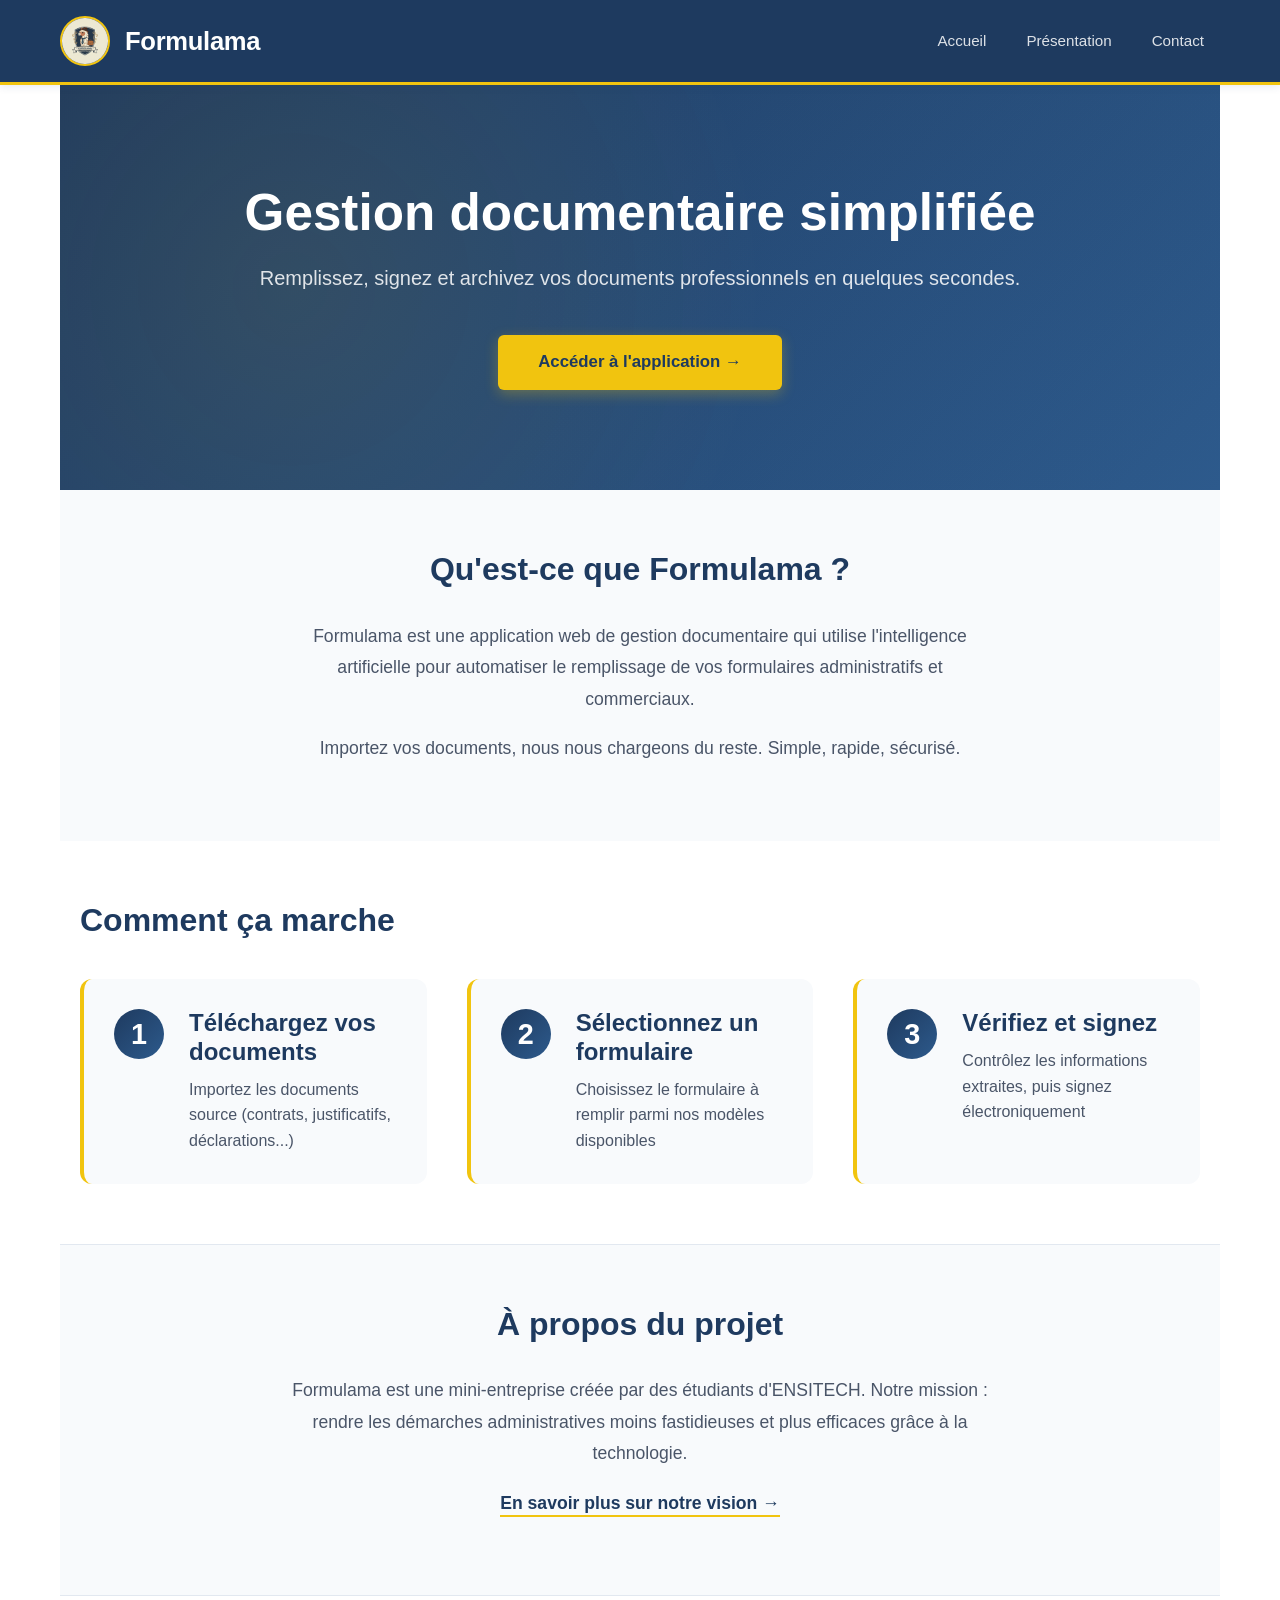
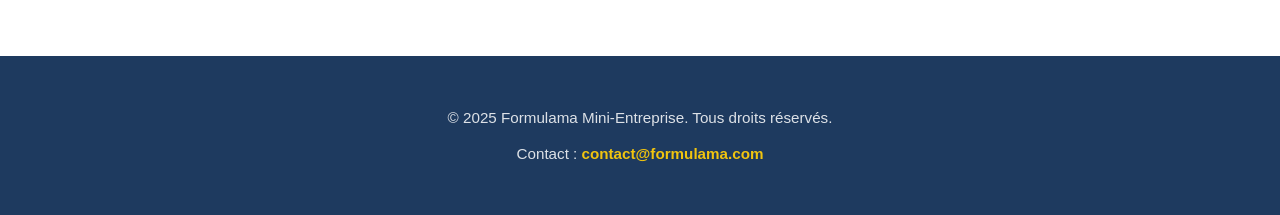
==== commit 0977b902: "site" ====
--- a/acceuil/acceuil.html
+++ b/acceuil/acceuil.html
@@ -25,7 +25,7 @@
     </header>
 
     <main>
-        <!-- Section Hero - Épurée -->
+        <!-- Section Hero -->
         <section class="hero-section">
             <div class="hero-content">
                 <h2 class="hero-title">Gestion documentaire simplifiée</h2>
@@ -45,7 +45,7 @@
             </div>
         </section>
 
-        <!-- Section Fonctionnalités - Minimaliste -->
+        <!-- Section Fonctionnalités -->
         <section class="features-section">
             <h2>Comment ça marche</h2>
             <div class="features-list">
--- a/style.css
+++ b/style.css
@@ -1,52 +1,75 @@
-/* --- 1. GÉNÉRAL ET TYPOGRAPHIE --- */
+/* ============================================
+   FORMULAMA - STYLES PROFESSIONNELS ÉPURÉS
+   ============================================ */
+
+:root {
+    --primary-blue: #1e3a5f;
+    --accent-gold: #f1c40f;
+    --light-bg: #f8fafc;
+    --dark-text: #1a202c;
+    --medium-text: #4a5568;
+    --light-text: #718096;
+    --border-color: #e2e8f0;
+    --white: #ffffff;
+}
+
+* {
+    box-sizing: border-box;
+}
+
 body {
-    font-family: -apple-system, BlinkMacSystemFont, 'Segoe UI', 'Roboto', 'Oxygen', 'Ubuntu', 'Cantarell', sans-serif; 
+    font-family: -apple-system, BlinkMacSystemFont, 'Segoe UI', 'Roboto', 'Oxygen', 'Ubuntu', 'Cantarell', sans-serif;
     margin: 0;
     padding: 0;
-    background-color: #f0f4f8; 
-    color: #1a202c; 
+    background-color: var(--white);
+    color: var(--dark-text);
     line-height: 1.6;
 }
 
-h1, h2, h3 {
-    font-family: -apple-system, BlinkMacSystemFont, 'Segoe UI', 'Roboto', sans-serif; 
-    color: #1a1a1a; 
-    text-align: center;
+/* ============== TYPOGRAPHIE ============== */
+h1, h2, h3, h4, h5, h6 {
+    color: var(--primary-blue);
+    font-weight: 600;
     margin-top: 0;
-    font-weight: 600;
-}
-
-/* --- 2. CONTENEUR PRINCIPAL --- */
+    line-height: 1.2;
+}
+
+h1 { font-size: 2.5rem; }
+h2 { font-size: 2rem; margin-bottom: 2rem; }
+h3 { font-size: 1.5rem; margin-bottom: 1rem; }
+
+p {
+    color: var(--medium-text);
+    margin-bottom: 1rem;
+}
+
+a {
+    color: var(--primary-blue);
+    text-decoration: none;
+    transition: all 0.3s ease;
+}
+
+a:hover {
+    color: var(--accent-gold);
+}
+
+/* ============== CONTENEUR PRINCIPAL ============== */
 main {
-    max-width: 1200px; 
+    max-width: 1200px;
     margin: 0 auto;
     padding: 0 20px;
 }
 
-/* --- 3. LIENS (INTERACTIVITÉ) --- */
-a {
-    color: #333333; 
-    text-decoration: none;
-    transition: color 0.2s ease, text-decoration 0.2s ease; 
-}
-
-a:hover {
-    color: #d4a845; 
-    text-decoration: none; 
-}
-
-/* --- 4. EN-TÊTE ET LOGO --- */
+/* ============== EN-TÊTE ============== */
 .main-header {
-    background-color: #1e3a5f;
-    color: #ffffff;
-    padding: 18px 0;
-    box-shadow: 0 4px 16px rgba(30, 58, 95, 0.15);
+    background-color: var(--primary-blue);
+    color: var(--white);
+    padding: 16px 0;
+    box-shadow: 0 2px 8px rgba(30, 58, 95, 0.1);
     position: sticky;
     top: 0;
-    z-index: 100;
-    border-bottom: none;
-    backdrop-filter: blur(10px);
-    background-color: rgba(30, 58, 95, 0.95);
+    z-index: 1000;
+    border-bottom: 3px solid var(--accent-gold);
 }
 
 .header-content {
@@ -56,7 +79,7 @@
     max-width: 1200px;
     margin: 0 auto;
     padding: 0 20px;
-    gap: 40px;
+    gap: 30px;
 }
 
 .header-left {
@@ -66,42 +89,36 @@
     flex-shrink: 0;
 }
 
+.logo {
+    width: 50px;
+    height: 50px;
+    border-radius: 50%;
+    border: 2px solid var(--accent-gold);
+    transition: transform 0.3s ease;
+    flex-shrink: 0;
+    object-fit: contain;
+}
+
+.logo:hover {
+    transform: scale(1.08);
+}
+
 .main-header h1 {
-    color: #ffffff;
-    font-size: 1.5em;
+    color: var(--white);
+    font-size: 1.6rem;
     margin: 0;
-    padding: 0;
     font-weight: 700;
-    letter-spacing: -0.5px;
-}
-
-.logo {
-    width: 48px;
-    height: 48px;
-    border-radius: 50%;
-    border: 2px solid #d4a845;
-    transition: all 0.3s cubic-bezier(0.4, 0, 0.2, 1);
-    flex-shrink: 0;
-}
-
-.logo:hover {
-    transform: rotate(5deg) scale(1.08);
-    box-shadow: 0 4px 12px rgba(212, 168, 69, 0.3);
-}
-
-/* --- 5. NAVIGATION --- */
-.main-nav {
-    margin: 0;
-    padding: 0;
-    border-top: none;
-}
-
+    letter-spacing: -0.3px;
+}
+
+/* ============== NAVIGATION ============== */
 .main-nav ul {
     list-style: none;
     padding: 0;
     margin: 0;
     display: flex;
     gap: 8px;
+    flex-wrap: wrap;
 }
 
 .main-nav ul li {
@@ -111,332 +128,30 @@
 
 .main-nav ul li a {
     color: rgba(255, 255, 255, 0.85);
-    padding: 10px 18px;
-    border-radius: 8px;
+    padding: 8px 16px;
+    border-radius: 6px;
     transition: all 0.3s ease;
-    font-size: 0.95em;
+    font-size: 0.95rem;
     font-weight: 500;
     display: block;
-    position: relative;
-}
-
-.main-nav ul li a::after {
-    content: '';
-    position: absolute;
-    bottom: 0;
-    left: 18px;
-    right: 18px;
-    height: 2px;
-    background-color: #d4a845;
-    transform: scaleX(0);
-    transform-origin: left;
-    transition: transform 0.3s ease;
+    white-space: nowrap;
 }
 
 .main-nav ul li a:hover {
-    color: #ffffff;
-    background-color: rgba(212, 168, 69, 0.15);
-}
-
-.main-nav ul li a:hover::after {
-    transform: scaleX(1);
-}
-
-/* --- 6. SECTIONS ET CARTES --- */
-/* Styles pour la vitrine (.div1 -> .vitrine) */
-.vitrine { 
-    background-color: white; 
-    padding: 40px; 
-    margin: 40px 0; 
-    border-radius: 12px; 
-    box-shadow: 0 2px 8px rgba(0, 0, 0, 0.06); 
-    opacity: 0;
-    animation: fadeIn 1s forwards;
-}
-
-/* Styles pour les avantages (.div2 -> .avantages) */
-.avantages { 
-    float: left;
-    width: 300px; 
-    margin: 0 30px 30px 0; 
-    padding: 25px;
-    background-color: #f9f7f4; 
-    color: #333333;
-    border: 1px solid #e8e3d8;
-    border-radius: 10px; 
-    box-shadow: 0 2px 8px rgba(0, 0, 0, 0.05);
-    transition: transform 0.3s;
-}
-
-.avantages h3 {
-    color: #d4a845;
-    border-bottom: 2px solid #d4a84525;
-    padding-bottom: 8px;
-    margin-top: 0;
-    text-align: left;
-}
-
-.avantages ul {
-    list-style-type: none;
-    padding-left: 0;
-}
-
-.avantages ul li {
-    color: #555555;
-}
-
-.avantages ul li:before {
-    content: "✓";
-    margin-right: 10px;
-    color: #d4a845;
-    font-weight: bold;
-}
-
-/* Interactivité sur le bloc d'avantages */
-.avantages:hover {
-    transform: translateY(-2px);
-    box-shadow: 0 4px 12px rgba(0, 0, 0, 0.08);
-}
-
-/* Style de la balise "clear: both" pour bien gérer le float de .div2 */
-div[style="clear: both;"] {
-    height: 0; 
-    margin-bottom: 20px;
-}
-
-/* Styles pour la section secondaire */
-.section-secondaire {
-    padding: 30px;
-    margin-bottom: 30px;
-    background-color: white;
-    border-radius: 12px;
-    box-shadow: 0 2px 8px rgba(0, 0, 0, 0.06);
-}
-
-/* --- 7. BOUTON D'APPEL À L'ACTION (CTA) --- */
-.cta-button {
-    display: inline-block; 
-    background-color: #d4a845; 
-    color: #1e3a5f;
-    padding: 14px 35px;
-    margin: 20px 0;
-    border-radius: 8px;
-    text-transform: none;
-    font-weight: 700;
-    letter-spacing: 0px;
-    box-shadow: 0 4px 16px rgba(212, 168, 69, 0.3);
-    transition: all 0.3s cubic-bezier(0.4, 0, 0.2, 1);
-    font-size: 0.95em;
-    text-decoration: none;
-}
-
-.cta-button:hover {
-    background-color: #e8b956;
-    color: #1a2a45;
-    transform: translateY(-3px);
-    box-shadow: 0 8px 24px rgba(212, 168, 69, 0.4);
-}
-
-.external-link {
-    display: inline-block;
-    color: #333333 !important; 
-    text-decoration: none;
-}
-
-.external-link:hover {
-    color: #d4a845 !important;
-}
-
-/* --- 8. PIED DE PAGE --- */
-footer {
-    background-color: #1e3a5f;
-    color: rgba(255, 255, 255, 0.85);
-    text-align: center;
-    padding: 50px 20px;
-    font-size: 0.95em;
-    margin-top: 80px;
-    border-top: none;
-    line-height: 1.8;
-    font-weight: 400;
-}
-
-footer p {
-    margin: 10px 0;
-}
-
-footer a {
-    color: #d4a845;
-    text-decoration: none;
-    font-weight: 600;
-    transition: all 0.3s ease;
-}
-
-footer a:hover {
-    color: #e8b956;
-}
-
-@keyframes fadeIn {
-    to {
-        opacity: 1;
-        transform: translateY(0);
-    }
-}
-
-@keyframes fadeInUp {
-    from {
-        opacity: 0;
-        transform: translateY(30px);
-    }
-    to {
-        opacity: 1;
-        transform: translateY(0);
-    }
-}
-.contact-groups {
-    display: grid;
-    grid-template-columns: repeat(auto-fit, minmax(320px, 1fr));
-    gap: 40px;
-    margin-bottom: 60px;
-    margin-top: 50px;
-}
-
-.contact-group {
-    padding: 45px;
-    background-color: white;
-    border: none;
-    border-top: 4px solid #d4a845;
-    border-radius: 12px;
-    box-shadow: 0 4px 20px rgba(30, 58, 95, 0.08);
-    transition: all 0.3s cubic-bezier(0.4, 0, 0.2, 1);
-}
-
-.contact-group:hover {
-    transform: translateY(-8px);
-    box-shadow: 0 12px 40px rgba(30, 58, 95, 0.15);
-}
-
-.contact-group h3 {
-    color: #1e3a5f;
-    margin: 0 0 15px 0;
-    font-weight: 700;
-    font-size: 1.3rem;
-}
-
-.contact-group > p {
-    color: #4a5568;
-    margin: 12px 0 20px 0;
-    font-size: 1.05rem;
-    line-height: 1.6;
-}
-
-.email-list {
-    text-align: center;
-    margin-top: 20px;
-}
-}
-
-.email-list p {
-    margin: 8px 0;
-}
-
-.email-list a {
-    color: #333333;
-}
-
-.email-list a:hover {
-    color: #d4a845;
-}
-
-/* --- 11. STYLES DU FORMULAIRE DE CONTACT (FINAL) --- */
-.form-section {
-    max-width: 700px; 
-    margin: 80px auto; 
-    padding: 60px; 
-    background-color: #ffffff; 
-    border-radius: 12px; 
-    box-shadow: 0 4px 20px rgba(30, 58, 95, 0.08); 
-    border-top: 4px solid #d4a845;
-}
-
-.form-section h2 {
-    color: #1e3a5f; 
-    margin-bottom: 15px;
-    font-size: 2rem;
-    font-weight: 700;
-    letter-spacing: -0.5px;
-}
-
-.form-description {
-    text-align: center;
-    margin-bottom: 35px;
-    color: #4a5568;
-    font-style: normal;
-    font-size: 1.05em;
-    line-height: 1.6;
-}
-
-.form-group {
-    margin-bottom: 28px; 
-    text-align: left;
-}
-
-.form-group label {
-    display: block;
-    margin-bottom: 10px;
-    font-weight: 600; 
-    color: #1e3a5f;
-    text-transform: none; 
-    font-size: 0.98em;
-}
-
-/* Style des champs de saisie (input et textarea) */
-.contact-form input[type="text"],
-.contact-form input[type="email"],
-.contact-form textarea {
-    width: 100%;
-    padding: 14px; 
-    border: 1px solid #ddd; 
-    border-radius: 8px;
-    box-sizing: border-box;
-    font-size: 1em;
-    color: #333333;
-    background-color: #f8f9fa; 
-    transition: all 0.3s ease;
-    font-family: inherit;
-}
-
-/* Effet interactif au focus amélioré */
-.contact-form input:focus,
-.contact-form textarea:focus {
-    border-color: #d4a845; 
-    box-shadow: 0 0 0 4px rgba(212, 168, 69, 0.12); 
-    background-color: white;
-    outline: none;
-}
-
-/* Ajustement pour le bouton d'envoi du formulaire */
-.contact-form .cta-button {
-    display: block;
-    margin-left: auto;
-    margin-right: auto;
-    width: auto; 
-    min-width: 220px;
-    text-align: center;
-}
-
-/* --- 12. PAGE D'ACCUEIL --- */
+    background-color: var(--accent-gold);
+    color: var(--primary-blue);
+}
+
+/* ============== SECTION HERO ============== */
 .hero-section {
-    background: linear-gradient(135deg, #1e3a5f 0%, #2d5a8c 100%);
-    color: #ffffff;
-    padding: 120px 20px;
+    background: linear-gradient(135deg, var(--primary-blue) 0%, #2d5a8c 100%);
+    color: var(--white);
+    padding: 100px 20px;
     text-align: center;
     position: relative;
     overflow: hidden;
-    margin: 0 auto;
-    max-width: 100%;
-    border-radius: 0px;
-    box-shadow: none;
-    border-bottom: none;
+    border-radius: 0;
+    margin: 0;
 }
 
 .hero-section::before {
@@ -446,9 +161,8 @@
     left: 0;
     right: 0;
     bottom: 0;
-    background: radial-gradient(circle at 20% 50%, rgba(212, 168, 69, 0.1) 0%, transparent 50%),
-                radial-gradient(circle at 80% 80%, rgba(45, 90, 140, 0.1) 0%, transparent 50%);
-    opacity: 1;
+    background: radial-gradient(circle at 20% 50%, rgba(241, 196, 15, 0.08) 0%, transparent 50%),
+                radial-gradient(circle at 80% 80%, rgba(45, 90, 140, 0.08) 0%, transparent 50%);
     pointer-events: none;
 }
 
@@ -460,629 +174,331 @@
 }
 
 .hero-title {
-    font-size: 3.5rem;
+    font-size: 3.2rem;
     font-weight: 700;
-    margin-bottom: 25px;
-    text-shadow: none;
-    animation: fadeInUp 0.8s ease;
-    letter-spacing: -0.5px;
-    line-height: 1.15;
-    color: #ffffff;
+    margin-bottom: 20px;
+    color: var(--white);
+    line-height: 1.1;
 }
 
 .hero-subtitle {
-    font-size: 1.2rem;
-    margin-bottom: 45px;
+    font-size: 1.25rem;
+    margin-bottom: 40px;
     opacity: 0.95;
-    animation: fadeInUp 0.8s ease 0.2s backwards;
-    line-height: 1.8;
     color: rgba(255, 255, 255, 0.9);
     font-weight: 400;
+    line-height: 1.7;
 }
 
 .hero-cta {
     display: inline-block;
-    padding: 16px 45px;
-    background: #d4a845;
-    color: #1e3a5f;
-    text-decoration: none;
-    border-radius: 8px;
+    padding: 14px 40px;
+    background-color: var(--accent-gold);
+    color: var(--primary-blue);
+    border-radius: 6px;
     font-weight: 700;
     font-size: 1.05rem;
-    box-shadow: 0 4px 16px rgba(212, 168, 69, 0.3);
+    box-shadow: 0 4px 14px rgba(241, 196, 15, 0.3);
     transition: all 0.3s ease;
-    animation: fadeInUp 0.8s ease 0.4s backwards;
+    border: none;
+    cursor: pointer;
 }
 
 .hero-cta:hover {
-    transform: translateY(-3px);
     background-color: #e8b956;
-    color: #1a2a45;
-    box-shadow: 0 8px 24px rgba(212, 168, 69, 0.4);
-}
-
-/* Section Introduction - Texte épuré */
+    transform: translateY(-2px);
+    box-shadow: 0 6px 22px rgba(241, 196, 15, 0.4);
+}
+
+/* ============== SECTIONS GÉNÉRALES ============== */
 .intro-section {
-    padding: 100px 20px;
-    background: white;
+    padding: 60px 20px;
+    background-color: var(--light-bg);
     text-align: center;
 }
 
 .intro-content {
-    max-width: 800px;
-    margin: 0 auto;
-}
-
-.intro-content h2 {
-    font-size: 2.8rem;
-    margin-bottom: 35px;
-    color: #1e3a5f;
-    font-weight: 700;
-    letter-spacing: -0.5px;
-    line-height: 1.2;
-}
-
-.intro-content p {
-    font-size: 1.2rem;
-    line-height: 1.85;
-    color: #4a5568;
-    margin-bottom: 15px;
-    font-weight: 400;
-}
-
-/* Section Fonctionnalités - Liste numérotée */
-.features-section {
-    padding: 100px 20px;
-    background: linear-gradient(180deg, #f0f4f8 0%, white 100%);
-}
-
-.features-section h2 {
-    text-align: center;
-    font-size: 2.8rem;
-    margin-bottom: 80px;
-    color: #1e3a5f;
-    font-weight: 700;
-    letter-spacing: -0.5px;
-    line-height: 1.2;
-}
-
-.features-list {
-    max-width: 1200px;
-    margin: 0 auto;
-    display: grid;
-    gap: 50px;
-    grid-template-columns: repeat(auto-fit, minmax(300px, 1fr));
-}
-
-.feature-item {
-    display: flex;
-    gap: 30px;
-    padding: 50px;
-    background: white;
-    border-radius: 12px;
-    border-top: 4px solid #d4a845;
-    box-shadow: 0 4px 20px rgba(30, 58, 95, 0.08);
-    transition: all 0.3s cubic-bezier(0.4, 0, 0.2, 1);
-    align-items: flex-start;
-}
-
-.feature-item:hover {
-    transform: translateY(-8px);
-    box-shadow: 0 12px 40px rgba(30, 58, 95, 0.15);
-}
-
-.feature-number {
-    width: 80px;
-    height: 80px;
-    display: flex;
-    align-items: center;
-    justify-content: center;
-    background: linear-gradient(135deg, #2d5a8c 0%, #1e3a5f 100%);
-    color: #d4a845;
-    border-radius: 12px;
-    font-size: 2.8rem;
-    font-weight: 700;
-    box-shadow: 0 8px 24px rgba(45, 90, 140, 0.2);
-    flex-shrink: 0;
-}
-
-.feature-item:hover .feature-number {
-    transform: scale(1.15);
-    box-shadow: 0 12px 32px rgba(45, 90, 140, 0.3);
-}
-
-.feature-content {
-    flex: 1;
-}
-
-.feature-content h3 {
-    font-size: 1.4rem;
-    margin: 0 0 15px 0;
-    color: #1e3a5f;
-    text-align: left;
-    font-weight: 600;
-}
-
-.feature-content p {
-    margin: 0;
-    color: #4a5568;
-    text-align: left;
-    font-size: 1.05rem;
-    line-height: 1.75;
-}
-
-/* Section À propos */
-.about-section {
-    padding: 100px 20px;
-    background: linear-gradient(180deg, white 0%, #f0f4f8 100%);
-}
-
-.about-content {
-    max-width: 900px;
-    margin: 0 auto;
-}
-
-.about-content h2 {
-    font-size: 2.8rem;
-    margin-bottom: 45px;
-    color: #1e3a5f;
-    font-weight: 700;
-    letter-spacing: -0.5px;
-    line-height: 1.2;
-}
-
-.about-content p {
-    font-size: 1.15rem;
-    line-height: 1.85;
-    color: #4a5568;
-    margin-bottom: 25px;
-    font-weight: 400;
-}
-
-.about-content a {
-    color: #2d5a8c;
-    font-weight: 600;
-    padding-bottom: 3px;
-    border-bottom: 2px solid #d4a845;
-    text-decoration: none;
-    transition: all 0.3s ease;
-}
-
-.about-content a:hover {
-    color: #d4a845;
-    border-bottom-color: #2d5a8c;
-    transform: translateY(-1px);
-}
-
-@keyframes fadeInUp {
-    from {
-        opacity: 0;
-        transform: translateY(30px);
-    }
-    to {
-        opacity: 1;
-        transform: translateY(0);
-    }
-}
-
-.process-section {
-    padding: 60px 20px;
-    max-width: 1200px;
-    margin: 0 auto;
-}
-
-.process-section h2 {
-    text-align: center;
-    font-size: 2.5rem;
-    color: #333;
-    margin-bottom: 50px;
-}
-
-.process-steps {
-    display: grid;
-    grid-template-columns: repeat(auto-fit, minmax(250px, 1fr));
-    gap: 30px;
-}
-
-.process-step {
-    position: relative;
-    padding: 30px;
-    background: linear-gradient(135deg, #667eea 0%, #764ba2 100%);
-    color: white;
-    border-radius: 15px;
-    animation: fadeInUp 0.6s ease backwards;
-}
-
-.process-step:nth-child(1) { animation-delay: 0.1s; }
-.process-step:nth-child(2) { animation-delay: 0.2s; }
-.process-step:nth-child(3) { animation-delay: 0.3s; }
-
-.step-number {
-    position: absolute;
-    top: -15px;
-    left: 30px;
-    background: white;
-    color: #667eea;
-    width: 40px;
-    height: 40px;
-    border-radius: 50%;
-    display: flex;
-    align-items: center;
-    justify-content: center;
-    font-weight: bold;
-    font-size: 1.2rem;
-    box-shadow: 0 3px 10px rgba(0,0,0,0.2);
-}
-
-.process-step h3 {
-    margin-top: 20px;
-    margin-bottom: 15px;
-    font-size: 1.4rem;
-}
-
-@media (max-width: 768px) {
-    .hero-title {
-        font-size: 2.5rem;
-    }
-    
-    .hero-subtitle {
-        font-size: 1.1rem;
-    }
-}
-
-/* --- 13. PAGE DE PRÉSENTATION --- */
-.presentation-hero {
-    background: linear-gradient(135deg, #1e3a5f 0%, #2d5a8c 100%);
-    color: #ffffff;
-    padding: 120px 20px;
-    text-align: center;
-    margin-bottom: 0;
-    border-bottom: none;
-    position: relative;
-    overflow: hidden;
-}
-
-.presentation-hero::before {
-    content: '';
-    position: absolute;
-    top: 0;
-    left: 0;
-    right: 0;
-    bottom: 0;
-    background: radial-gradient(circle at 20% 50%, rgba(212, 168, 69, 0.1) 0%, transparent 50%),
-                radial-gradient(circle at 80% 80%, rgba(45, 90, 140, 0.1) 0%, transparent 50%);
-    opacity: 1;
-    pointer-events: none;
-}
-
-.presentation-hero-content {
-    position: relative;
-    z-index: 1;
-    max-width: 800px;
-    margin: 0 auto;
-}
-
-.presentation-hero-content h2 {
-    font-size: 3.5rem;
-    color: #ffffff;
-    margin-bottom: 25px;
-    text-shadow: none;
-    line-height: 1.15;
-    font-weight: 700;
-    letter-spacing: -0.5px;
-}
-
-.presentation-hero-content .subtitle {
-    font-size: 1.2rem;
-    opacity: 0.95;
     max-width: 700px;
     margin: 0 auto;
-    color: rgba(255, 255, 255, 0.9);
-    font-weight: 400;
+}
+
+.intro-content p {
+    font-size: 1.1rem;
     line-height: 1.8;
-}
-
-/* Section Mission */
-.mission-section {
-    padding: 100px 20px;
-    background: white;
-}
-
-.mission-content {
-    max-width: 850px;
-    margin: 0 auto;
-}
-
-.mission-content h2 {
-    font-size: 2.8rem;
-    margin-bottom: 45px;
-    color: #1e3a5f;
-    font-weight: 700;
-    letter-spacing: -0.5px;
-    line-height: 1.2;
-}
-
-.mission-content p {
-    font-size: 1.2rem;
-    line-height: 1.85;
-    color: #4a5568;
-    margin-bottom: 25px;
-    font-weight: 400;
-}
-
-/* Section Capacités */
-.capabilities-section {
-    padding: 100px 20px;
-    background: linear-gradient(180deg, #f0f4f8 0%, white 100%);
-}
-
-.capabilities-section h2 {
-    text-align: center;
-    font-size: 2.8rem;
-    margin-bottom: 80px;
-    color: #1e3a5f;
-    font-weight: 700;
-    letter-spacing: -0.5px;
-    line-height: 1.2;
-}
-
-.capabilities-list {
+    color: var(--medium-text);
+}
+
+/* ============== SECTION FONCTIONNALITÉS ============== */
+.features-section {
+    padding: 60px 20px;
+    background-color: var(--white);
+}
+
+.features-list {
     display: grid;
     grid-template-columns: repeat(auto-fit, minmax(300px, 1fr));
     gap: 40px;
     max-width: 1200px;
     margin: 0 auto;
-}
-
-.capability {
-    background: white;
-    padding: 50px;
+    margin-top: 40px;
+}
+
+.feature-item {
+    display: flex;
+    gap: 25px;
+    padding: 30px;
+    background-color: var(--light-bg);
     border-radius: 12px;
-    box-shadow: 0 4px 20px rgba(30, 58, 95, 0.08);
-    border-top: 4px solid #d4a845;
-    transition: all 0.3s cubic-bezier(0.4, 0, 0.2, 1);
-}
-
-.capability:hover {
-    transform: translateY(-8px);
-    box-shadow: 0 12px 40px rgba(30, 58, 95, 0.15);
-}
-
-.capability h3 {
-    color: #1e3a5f;
-    font-size: 1.35rem;
-    margin: 0 0 20px 0;
+    border-left: 4px solid var(--accent-gold);
+    transition: all 0.3s ease;
+}
+
+.feature-item:hover {
+    transform: translateY(-5px);
+    box-shadow: 0 10px 25px rgba(30, 58, 95, 0.1);
+    background-color: var(--white);
+}
+
+.feature-number {
+    flex-shrink: 0;
+    width: 50px;
+    height: 50px;
+    border-radius: 50%;
+    background: linear-gradient(135deg, var(--primary-blue), #2d5a8c);
+    color: var(--white);
+    display: flex;
+    align-items: center;
+    justify-content: center;
+    font-size: 1.8rem;
+    font-weight: 700;
+}
+
+.feature-content h3 {
+    margin-top: 0;
+    margin-bottom: 10px;
+    color: var(--primary-blue);
+}
+
+.feature-content p {
+    color: var(--medium-text);
+    margin: 0;
+}
+
+/* ============== SECTION À PROPOS ============== */
+.about-section {
+    padding: 60px 20px;
+    background-color: var(--light-bg);
+    text-align: center;
+    border-top: 1px solid var(--border-color);
+    border-bottom: 1px solid var(--border-color);
+}
+
+.about-content {
+    max-width: 700px;
+    margin: 0 auto;
+}
+
+.about-content p {
+    font-size: 1.1rem;
+    line-height: 1.8;
+}
+
+.about-content a {
+    color: var(--primary-blue);
+    font-weight: 600;
+    border-bottom: 2px solid var(--accent-gold);
+    padding-bottom: 2px;
+}
+
+.about-content a:hover {
+    color: var(--accent-gold);
+}
+
+/* ============== PIED DE PAGE ============== */
+footer {
+    background-color: var(--primary-blue);
+    color: rgba(255, 255, 255, 0.85);
+    text-align: center;
+    padding: 40px 20px;
+    font-size: 0.95rem;
+    margin-top: 60px;
+    line-height: 1.8;
+}
+
+footer p {
+    margin: 8px 0;
+    color: rgba(255, 255, 255, 0.85);
+}
+
+footer a {
+    color: var(--accent-gold);
+    font-weight: 600;
+}
+
+footer a:hover {
+    color: #e8b956;
+}
+
+/* ============== STYLES ADDITIONNELS ============== */
+
+/* Groupes de contact */
+.contact-groups {
+    display: grid;
+    grid-template-columns: repeat(auto-fit, minmax(250px, 1fr));
+    gap: 30px;
+    margin: 40px 0;
+}
+
+.contact-group {
+    padding: 25px;
+    background-color: var(--light-bg);
+    border-radius: 8px;
+    border-left: 4px solid var(--accent-gold);
+}
+
+.contact-group h3 {
+    margin-top: 0;
+    margin-bottom: 10px;
+    color: var(--primary-blue);
+}
+
+.contact-group p {
+    font-size: 0.95rem;
+    margin-bottom: 15px;
+}
+
+.email-list {
     text-align: left;
+}
+
+.email-list p {
+    margin: 8px 0;
+}
+
+.email-list a {
+    color: var(--primary-blue);
     font-weight: 600;
-}
-
-.capability p {
-    color: #4a5568;
+    border-bottom: 1px solid var(--accent-gold);
+}
+
+.email-list a:hover {
+    color: var(--accent-gold);
+}
+
+/* Formulaire de contact */
+.contact-form {
+    background-color: var(--white);
+    padding: 30px;
+    border-radius: 8px;
+    border: 1px solid var(--border-color);
+}
+
+.form-group {
+    margin-bottom: 20px;
+}
+
+.form-group label {
+    display: block;
+    margin-bottom: 8px;
+    font-weight: 600;
+    color: var(--dark-text);
+    font-size: 0.95rem;
+}
+
+.contact-form input[type="text"],
+.contact-form input[type="email"],
+.contact-form textarea {
+    width: 100%;
+    padding: 12px;
+    border: 1px solid var(--border-color);
+    border-radius: 6px;
+    font-size: 1rem;
+    color: var(--dark-text);
+    background-color: var(--white);
+    font-family: inherit;
+    transition: all 0.3s ease;
+}
+
+.contact-form input:focus,
+.contact-form textarea:focus {
+    border-color: var(--accent-gold);
+    box-shadow: 0 0 0 3px rgba(241, 196, 15, 0.1);
+    outline: none;
+}
+
+/* Grille de processus */
+.process-grid {
+    display: grid;
+    grid-template-columns: repeat(auto-fit, minmax(200px, 1fr));
+    gap: 20px;
+    margin-top: 30px;
+}
+
+.process-card {
+    padding: 25px;
+    background-color: var(--light-bg);
+    border-radius: 8px;
+    border-top: 3px solid var(--accent-gold);
+    text-align: center;
+    transition: all 0.3s ease;
+}
+
+.process-card:hover {
+    transform: translateY(-5px);
+    box-shadow: 0 5px 15px rgba(30, 58, 95, 0.1);
+}
+
+.process-num {
+    display: inline-block;
+    width: 45px;
+    height: 45px;
+    border-radius: 50%;
+    background: linear-gradient(135deg, var(--primary-blue), #2d5a8c);
+    color: var(--white);
+    font-size: 1.5rem;
+    font-weight: 700;
+    display: flex;
+    align-items: center;
+    justify-content: center;
+    margin-bottom: 15px;
+}
+
+.process-card h3 {
+    margin: 10px 0;
+    font-size: 1.1rem;
+}
+
+.process-card p {
+    font-size: 0.9rem;
     margin: 0;
-    text-align: left;
-    font-size: 1.05rem;
-    line-height: 1.75;
-}
-
-/* Section Processus */
-.process-section {
-    padding: 100px 20px;
-    background: linear-gradient(180deg, white 0%, #f0f4f8 100%);
-}
-
-.process-section h2 {
-    text-align: center;
-    font-size: 2.8rem;
-    margin-bottom: 80px;
-    color: #1e3a5f;
-    font-weight: 700;
-    letter-spacing: -0.5px;
-    line-height: 1.2;
-}
-
-.process-steps {
-    display: grid;
-    grid-template-columns: repeat(auto-fit, minmax(220px, 1fr));
-    gap: 30px;
-    max-width: 1200px;
-    margin: 0 auto;
-}
-
-.step {
-    text-align: center;
-    padding: 50px 35px;
-    background: white;
-    border-radius: 12px;
-    border-top: 4px solid #2d5a8c;
-    box-shadow: 0 4px 20px rgba(30, 58, 95, 0.08);
-    transition: all 0.3s cubic-bezier(0.4, 0, 0.2, 1);
-}
-
-.step:hover {
-    transform: translateY(-8px);
-    border-top-color: #d4a845;
-    box-shadow: 0 12px 40px rgba(30, 58, 95, 0.15);
-}
-
-.step-title {
-    font-weight: 600;
-    font-size: 1.3rem;
-    color: #1e3a5f;
-    margin-bottom: 20px;
-}
-
-.step p {
-    color: #4a5568;
-    font-size: 1.05rem;
-    margin: 0;
-    line-height: 1.75;
-}
-
-/* Section Sécurité */
-.security-section {
-    padding: 100px 20px;
-    background: linear-gradient(180deg, #f0f4f8 0%, white 100%);
-}
-
-.security-section h2 {
-    text-align: center;
-    font-size: 2.8rem;
-    margin-bottom: 70px;
-    color: #1e3a5f;
-    font-weight: 700;
-    letter-spacing: -0.5px;
-    line-height: 1.2;
-}
-
-.security-content {
-    max-width: 950px;
-    margin: 0 auto;
-    background: white;
-    padding: 60px;
-    border-radius: 12px;
-    box-shadow: 0 4px 20px rgba(30, 58, 95, 0.08);
-    border-top: 4px solid #d4a845;
-}
-
-.security-content p {
-    font-size: 1.15rem;
-    color: #4a5568;
-    margin-bottom: 35px;
-    text-align: center;
-    font-weight: 400;
-    line-height: 1.8;
-}
-
-.security-content ul {
-    list-style: none;
-    padding: 0;
-}
-
-.security-content li {
-    padding: 18px 0 18px 45px;
-    position: relative;
-    color: #4a5568;
-    font-size: 1.05rem;
-    line-height: 1.75;
-    border-bottom: 1px solid #e8eef7;
-    font-weight: 400;
-}
-
-.security-content li:last-child {
-    border-bottom: none;
-}
-
-.security-content li:before {
-    content: "✓";
-    position: absolute;
-    left: 0;
-    color: #d4a845;
-    font-weight: bold;
-    font-size: 1.5rem;
-    line-height: 1;
-}
-
-/* Section CTA finale */
-.final-cta-section {
-    padding: 120px 20px;
-    background: linear-gradient(135deg, #1e3a5f 0%, #2d5a8c 100%);
-    text-align: center;
-    position: relative;
-    overflow: hidden;
-}
-
-.final-cta-section::before {
-    content: '';
-    position: absolute;
-    top: 0;
-    left: 0;
-    right: 0;
-    bottom: 0;
-    background: radial-gradient(circle at 20% 50%, rgba(212, 168, 69, 0.1) 0%, transparent 50%),
-                radial-gradient(circle at 80% 80%, rgba(45, 90, 140, 0.1) 0%, transparent 50%);
-    pointer-events: none;
-}
-
-.final-cta-section h2 {
-    font-size: 2.8rem;
-    margin-bottom: 25px;
-    color: #ffffff;
-    font-weight: 700;
-    letter-spacing: -0.5px;
-    line-height: 1.2;
-    position: relative;
-    z-index: 1;
-}
-
-.final-cta-section p {
-    font-size: 1.2rem;
-    color: rgba(255, 255, 255, 0.95);
-    margin-bottom: 50px;
-    max-width: 700px;
-    margin-left: auto;
-    margin-right: auto;
-    line-height: 1.8;
-    font-weight: 400;
-    position: relative;
-    z-index: 1;
-}
-
-.contact-btn {
-    display: inline-block;
-    padding: 18px 50px;
-    background: #d4a845;
-    color: #1e3a5f;
-    border-radius: 8px;
-    font-weight: 700;
-    text-decoration: none;
-    box-shadow: 0 6px 24px rgba(212, 168, 69, 0.35);
-    transition: all 0.3s cubic-bezier(0.4, 0, 0.2, 1);
-    font-size: 1.1rem;
-    position: relative;
-    z-index: 1;
-}
-
-.contact-btn:hover {
-    background: #e8b956;
-    color: #1a2a45;
-    transform: translateY(-3px);
-    box-shadow: 0 8px 24px rgba(212, 168, 69, 0.4);
-}
-
+}
+
+/* ============== ANIMATIONS ============== */
+@keyframes fadeIn {
+    from {
+        opacity: 0;
+        transform: translateY(10px);
+    }
+    to {
+        opacity: 1;
+        transform: translateY(0);
+    }
+}
+
+/* ============== RESPONSIVE ============== */
 @media (max-width: 768px) {
-    .vision-content {
-        grid-template-columns: 1fr;
-        gap: 30px;
-    }
-    
-    .steps-timeline {
-        flex-direction: column;
-    }
-    
-    .timeline-connector {
-        width: 3px;
-        height: 60px;
-        margin: 20px auto;
-    }
-    
-    .presentation-hero-content h2 {
-        font-size: 2rem;
-    }
-
-    /* Header responsive */
     .header-content {
         flex-direction: column;
-        padding: 10px 15px;
-        gap: 10px;
+        gap: 15px;
+        padding: 12px 15px;
     }
 
     .header-left {
-        width: 100%;
         justify-content: center;
     }
 
     .main-header h1 {
-        font-size: 1.3em;
+        font-size: 1.3rem;
     }
 
     .logo {
@@ -1091,184 +507,73 @@
     }
 
     .main-nav ul {
-        width: 100%;
+        justify-content: center;
         gap: 5px;
-        justify-content: center;
-        flex-wrap: wrap;
     }
 
     .main-nav ul li a {
-        padding: 7px 12px;
-        font-size: 0.85em;
-    }
-
-    /* Hero responsive */
+        padding: 6px 12px;
+        font-size: 0.85rem;
+    }
+
+    h1 { font-size: 1.8rem; }
+    h2 { font-size: 1.5rem; }
+    h3 { font-size: 1.2rem; }
+
+    .hero-section {
+        padding: 60px 20px;
+    }
+
     .hero-title {
-        font-size: 1.8rem;
-    }
-    
+        font-size: 2rem;
+    }
+
     .hero-subtitle {
-        font-size: 0.95rem;
+        font-size: 1rem;
+        margin-bottom: 30px;
     }
 
     .hero-cta {
         padding: 12px 30px;
-        font-size: 0.95rem;
-    }
-
-    /* Features grid responsive */
-    .features-grid {
+        font-size: 1rem;
+    }
+
+    .features-list {
         grid-template-columns: 1fr;
         gap: 20px;
-        padding: 30px 15px;
-    }
-
-    .feature-card {
-        padding: 25px 20px;
-    }
-
-    .feature-icon {
-        font-size: 2.5rem;
-    }
-
-    .feature-card h3 {
-        font-size: 1.2rem;
-    }
-
-    .feature-card p {
-        font-size: 0.9rem;
-    }
-
-    /* Stats grid responsive */
-    .stats-grid {
-        grid-template-columns: 1fr;
-        gap: 25px;
-    }
-
-    .stat-number {
-        font-size: 2rem;
-    }
-
-    .stat-label {
-        font-size: 0.95rem;
-    }
-
-    /* Main content responsive */
+    }
+
+    .feature-item {
+        flex-direction: column;
+        align-items: center;
+        text-align: center;
+        padding: 20px;
+    }
+
+    .feature-number {
+        width: 45px;
+        height: 45px;
+        font-size: 1.5rem;
+    }
+
+    .intro-section,
+    .about-section {
+        padding: 40px 20px;
+    }
+
     main {
-        margin: 10px auto;
-        padding: 0 10px;
-    }
-
-    h1, h2, h3 {
-        font-size: 1.3rem;
-    }
-
-    .cta-section {
-        padding: 50px 15px;
-    }
-
-    .cta-content h2 {
-        font-size: 1.8rem;
-    }
-
-    .cta-content p {
-        font-size: 1rem;
-    }
-
-    .cta-button-large {
-        padding: 15px 35px;
-        font-size: 1.1rem;
-    }
-
-    /* Avantages responsive */
-    .avantages {
-        float: none;
-        width: 100%;
-        margin: 0 0 20px 0;
-    }
-
-    /* Contact form responsive */
-    .form-section {
-        padding: 25px;
-        margin: 20px 10px;
-    }
-
-    .form-section h2 {
-        font-size: 1.5em;
-    }
-
-    .contact-groups {
-        flex-direction: column;
-        gap: 15px;
-    }
-
-    .contact-group {
-        min-width: 100%;
-    }
-
-    /* Process steps responsive */
-    .process-steps {
-        grid-template-columns: 1fr;
-    }
-
-    .process-step {
-        padding: 20px;
-    }
-
-    /* Vision section responsive */
-    .vision-text h2 {
-        font-size: 1.8rem;
-    }
-
-    .vision-text p {
-        font-size: 1rem;
-    }
-
-    .image-placeholder {
-        font-size: 5rem;
-        padding: 40px;
-    }
-
-    .advantages-grid {
-        grid-template-columns: 1fr;
-        gap: 15px;
-    }
-
-    .advantage-card {
-        padding: 20px;
-    }
-
-    .advantage-icon {
-        font-size: 2.5rem;
-    }
-
-    .advantage-card h3 {
-        font-size: 1.2rem;
-    }
-
-    .advantage-card p {
-        font-size: 0.9rem;
-    }
-
-    /* Footer responsive */
-    footer {
-        padding: 12px 10px;
-        font-size: 0.8em;
-    }
-}
-
-/* Extra small devices (phones) */
+        padding: 0 15px;
+    }
+}
+
 @media (max-width: 480px) {
     .header-content {
-        padding: 8px 10px;
-    }
-
-    .header-left {
-        gap: 10px;
+        padding: 10px 12px;
+        gap: 12px;
     }
 
     .main-header h1 {
-        font-size: 1.1em;
+        font-size: 1.1rem;
     }
 
     .logo {
@@ -1276,155 +581,67 @@
         height: 40px;
     }
 
-    .main-nav ul {
-        gap: 3px;
-    }
-
     .main-nav ul li a {
-        padding: 6px 10px;
-        font-size: 0.75em;
-    }
-
-    /* Hero responsive */
+        padding: 5px 10px;
+        font-size: 0.8rem;
+    }
+
+    h1 { font-size: 1.5rem; }
+    h2 { font-size: 1.3rem; margin-bottom: 1rem; }
+    h3 { font-size: 1rem; }
+
     .hero-section {
-        padding: 30px 15px;
-        margin: 15px auto;
+        padding: 40px 15px;
     }
 
     .hero-title {
-        font-size: 1.5rem;
-        margin-bottom: 10px;
-    }
-    
+        font-size: 1.6rem;
+    }
+
     .hero-subtitle {
-        font-size: 0.85rem;
-        margin-bottom: 20px;
+        font-size: 0.95rem;
+        margin-bottom: 25px;
     }
 
     .hero-cta {
         padding: 10px 25px;
+        font-size: 0.95rem;
+        display: block;
+        width: 100%;
+        text-align: center;
+    }
+
+    .features-list {
+        gap: 15px;
+        margin-top: 25px;
+    }
+
+    .feature-item {
+        padding: 15px;
+        gap: 15px;
+    }
+
+    .feature-number {
+        width: 40px;
+        height: 40px;
+        font-size: 1.3rem;
+    }
+
+    .intro-section,
+    .about-section {
+        padding: 30px 15px;
+    }
+
+    main {
+        padding: 0 12px;
+    }
+
+    footer {
+        padding: 30px 15px;
         font-size: 0.9rem;
     }
 
-    /* Features grid responsive */
-    .features-grid {
-        padding: 20px 10px;
-        gap: 15px;
-    }
-
-    .feature-icon {
-        font-size: 2rem;
-    }
-
-    .feature-card h3 {
-        font-size: 1rem;
-    }
-
-    /* Stats responsive */
-    .stats-section {
-        padding: 40px 10px;
-    }
-
-    .stats-section h2 {
-        font-size: 1.5rem;
-    }
-
-    .stat-number {
-        font-size: 1.8rem;
-    }
-
-    /* Forms responsive */
-    .form-section {
-        padding: 20px;
-        margin: 15px 10px;
-        border-radius: 10px;
-    }
-
-    .form-section h2 {
-        font-size: 1.3em;
-    }
-
-    .form-group {
-        margin-bottom: 15px;
-    }
-
-    .contact-form input[type="text"],
-    .contact-form input[type="email"],
-    .contact-form textarea {
-        padding: 12px;
-        font-size: 16px;
-    }
-
-    /* Presentation responsive */
-    .presentation-hero {
-        padding: 40px 15px;
-    }
-
-    .presentation-hero-content h2 {
-        font-size: 1.5rem;
-    }
-
-    .presentation-hero-content .subtitle {
-        font-size: 1rem;
-    }
-
-    .vision-text h2 {
-        font-size: 1.5rem;
-    }
-
-    .image-placeholder {
-        font-size: 3rem;
-        padding: 30px;
-    }
-
-    .advantage-icon {
-        font-size: 2rem;
-    }
-
-    /* CTA section responsive */
-    .cta-section {
-        padding: 40px 15px;
-    }
-
-    .cta-content h2 {
-        font-size: 1.5rem;
-    }
-
-    .cta-content p {
-        font-size: 0.95rem;
-    }
-
-    .cta-button-large {
-        padding: 12px 30px;
-        font-size: 1rem;
-    }
-
-    /* Main padding */
-    main {
-        padding: 0 8px;
-    }
-}
-
-/* Tablets (medium devices) */
-@media (min-width: 769px) and (max-width: 1024px) {
-    .features-grid {
-        grid-template-columns: repeat(2, 1fr);
-    }
-
-    .stats-grid {
-        grid-template-columns: repeat(2, 1fr);
-    }
-
-    .advantages-grid {
-        grid-template-columns: repeat(2, 1fr);
-    }
-
-    .main-nav ul {
-        gap: 10px;
-    }
-
-    .main-nav ul li a {
-        padding: 8px 14px;
-        font-size: 0.9em;
-    }
-}+    footer p {
+        margin: 6px 0;
+    }
+}
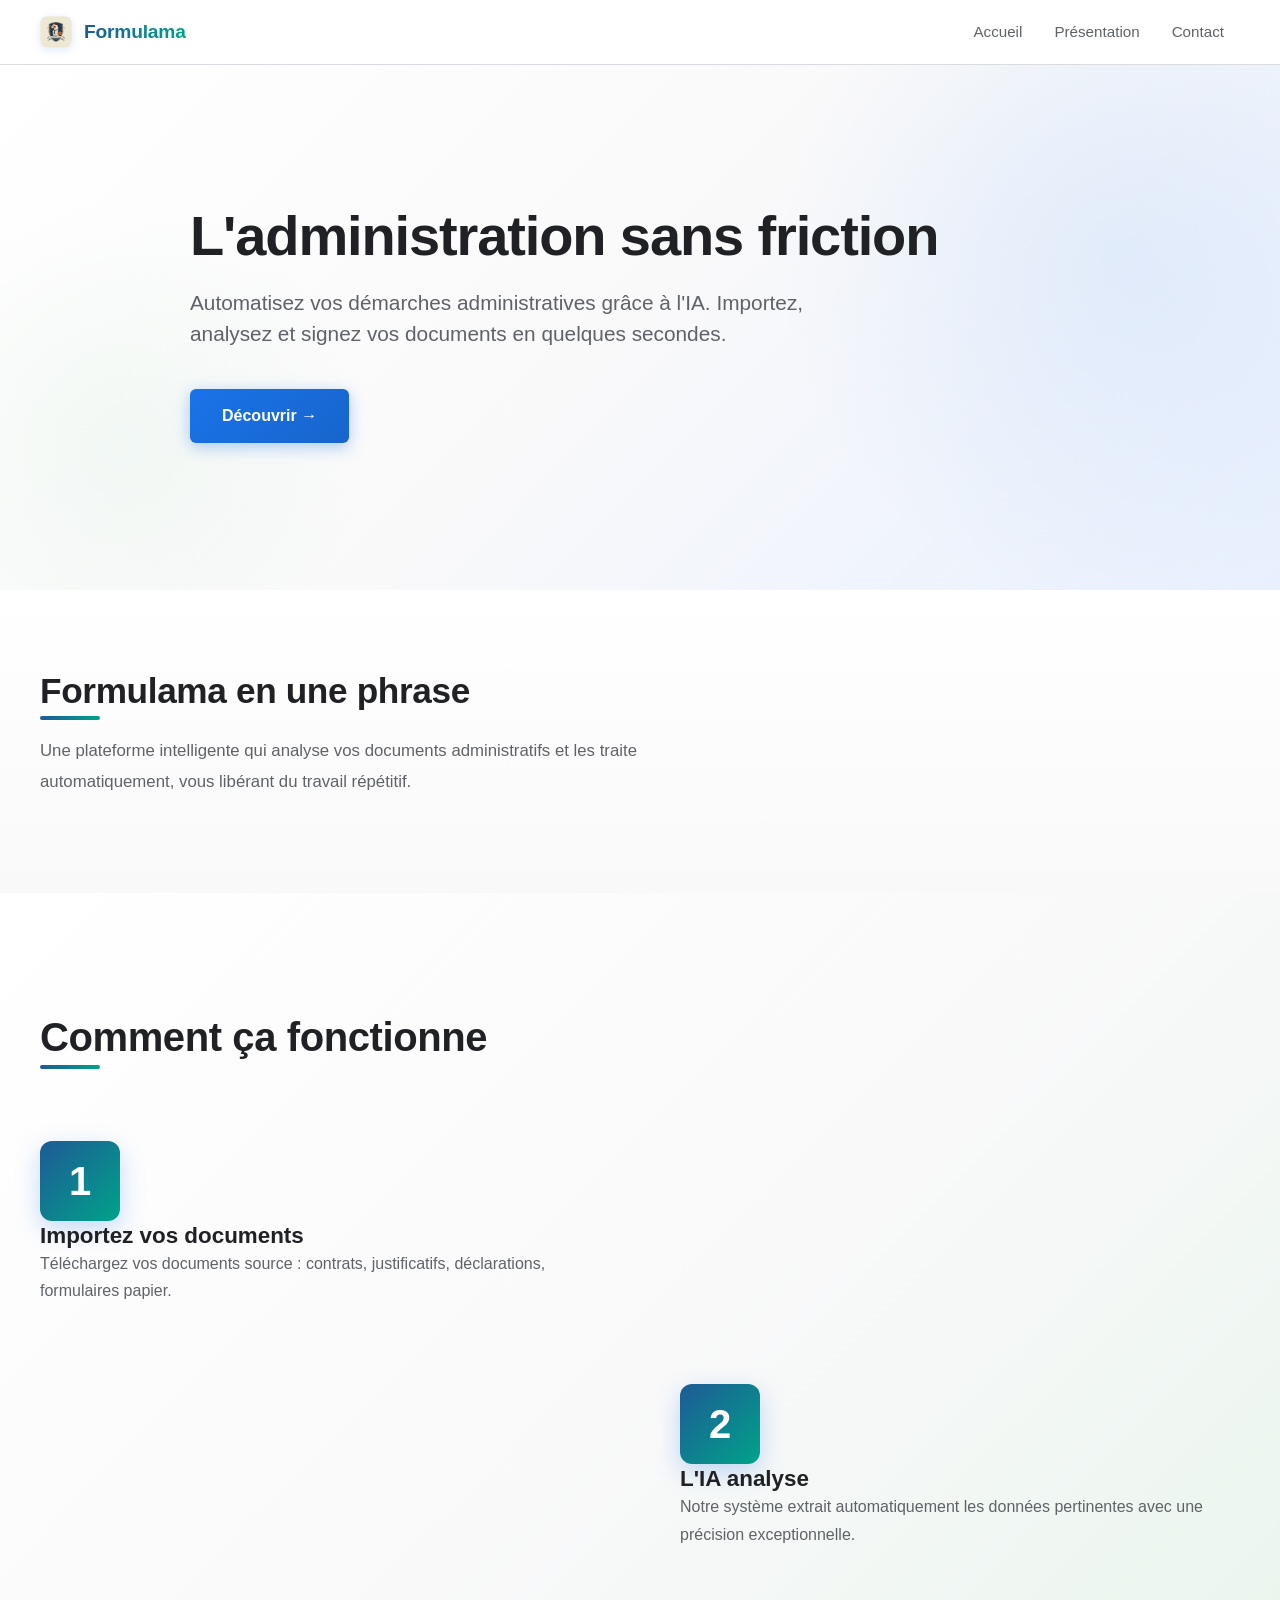
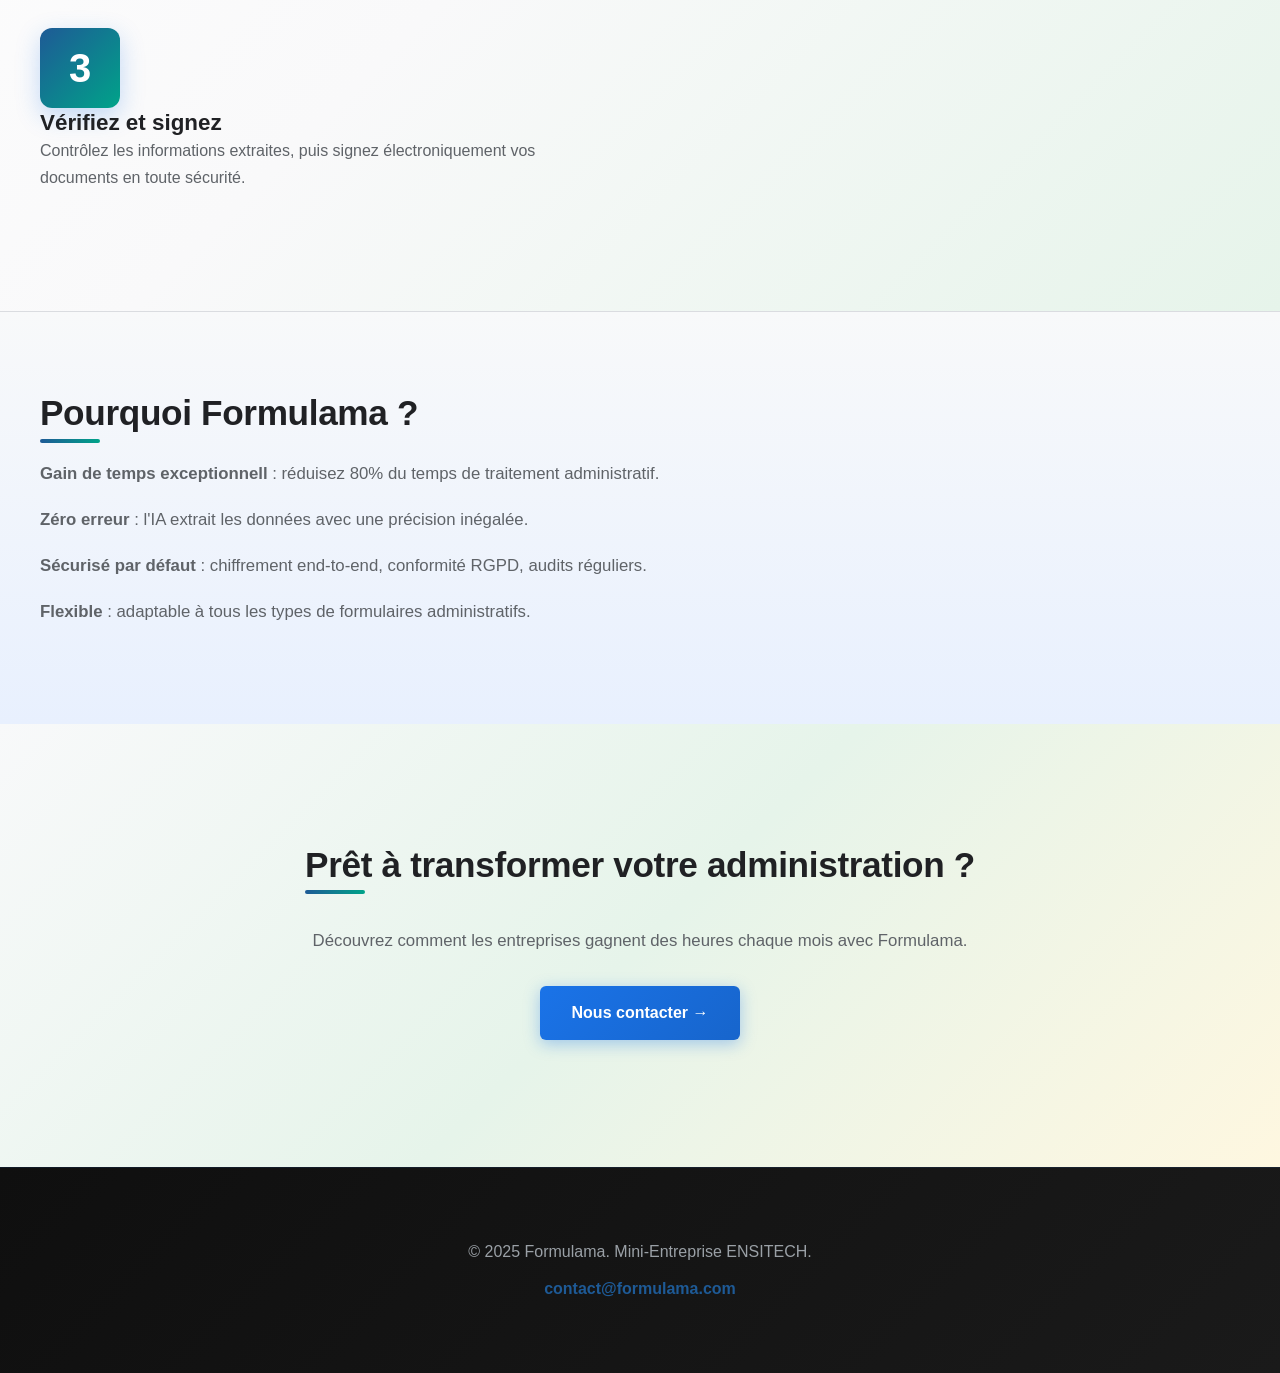
==== commit 80d781af: "site_style" ====
--- a/acceuil/acceuil.html
+++ b/acceuil/acceuil.html
@@ -3,7 +3,8 @@
 <head>
     <meta charset="UTF-8">
     <meta name="viewport" content="width=device-width, initial-scale=1.0">
-    <title>Formulama — Simplifiez vos démarches administratives</title>
+    <title>Formulama — Automatisation documentaire intelligente</title>
+    <meta name="description" content="Automatisez vos démarches administratives avec l'IA. Importez des documents, extraction automatique, signature électronique.">
     <link rel="icon" type="image/png" href="../formulama.png" />
     <link rel="stylesheet" href="../style.css">
 </head>
@@ -12,11 +13,11 @@
         <div class="header-content">
             <div class="header-left">
                 <img src="../formulama.png" alt="Logo Formulama" class="logo">
-                <h1><strong>Formulama</strong></h1>
+                <h1>Formulama</h1>
             </div>
             <nav class="main-nav">
                 <ul>
-                    <li><a href="../acceuil/acceuil.html">Accueil</a></li>
+                    <li><a href="./acceuil.html">Accueil</a></li>
                     <li><a href="../presentation/presentation.html">Présentation</a></li>
                     <li><a href="../contact/contact.html">Contact</a></li>
                 </ul>
@@ -28,66 +29,73 @@
         <!-- Section Hero -->
         <section class="hero-section">
             <div class="hero-content">
-                <h2 class="hero-title">Gestion documentaire simplifiée</h2>
+                <h1 class="hero-title">L'administration sans friction</h1>
                 <p class="hero-subtitle">
-                    Remplissez, signez et archivez vos documents professionnels en quelques secondes.
+                    Automatisez vos démarches administratives grâce à l'IA. Importez, analysez et signez vos documents en quelques secondes.
                 </p>
-                <a href="/app/" class="hero-cta">Accéder à l'application →</a>
+                <a href="#features" class="hero-cta">Découvrir →</a>
             </div>
         </section>
 
-        <!-- Section Introduction -->
+        <!-- Section Qu'est-ce que -->
         <section class="intro-section">
             <div class="intro-content">
-                <h2>Qu'est-ce que Formulama ?</h2>
-                <p>Formulama est une application web de gestion documentaire qui utilise l'intelligence artificielle pour automatiser le remplissage de vos formulaires administratifs et commerciaux.</p>
-                <p>Importez vos documents, nous nous chargeons du reste. Simple, rapide, sécurisé.</p>
+                <h2>Formulama en une phrase</h2>
+                <p>Une plateforme intelligente qui analyse vos documents administratifs et les traite automatiquement, vous libérant du travail répétitif.</p>
             </div>
         </section>
 
         <!-- Section Fonctionnalités -->
-        <section class="features-section">
-            <h2>Comment ça marche</h2>
+        <section class="features-section" id="features">
+            <h2>Comment ça fonctionne</h2>
             <div class="features-list">
                 <div class="feature-item">
-                    <div class="feature-number">1</div>
-                    <div class="feature-content">
-                        <h3>Téléchargez vos documents</h3>
-                        <p>Importez les documents source (contrats, justificatifs, déclarations...)</p>
+                    <div>
+                        <h3 class="feature-content"><span class="feature-number">1</span> Importez vos documents</h3>
+                        <p class="feature-content">Téléchargez vos documents source : contrats, justificatifs, déclarations, formulaires papier.</p>
                     </div>
                 </div>
                 
                 <div class="feature-item">
-                    <div class="feature-number">2</div>
-                    <div class="feature-content">
-                        <h3>Sélectionnez un formulaire</h3>
-                        <p>Choisissez le formulaire à remplir parmi nos modèles disponibles</p>
+                    <div>
+                        <h3 class="feature-content"><span class="feature-number">2</span> L'IA analyse</h3>
+                        <p class="feature-content">Notre système extrait automatiquement les données pertinentes avec une précision exceptionnelle.</p>
                     </div>
                 </div>
                 
                 <div class="feature-item">
-                    <div class="feature-number">3</div>
-                    <div class="feature-content">
-                        <h3>Vérifiez et signez</h3>
-                        <p>Contrôlez les informations extraites, puis signez électroniquement</p>
+                    <div>
+                        <h3 class="feature-content"><span class="feature-number">3</span> Vérifiez et signez</h3>
+                        <p class="feature-content">Contrôlez les informations extraites, puis signez électroniquement vos documents en toute sécurité.</p>
                     </div>
                 </div>
             </div>
         </section>
 
-        <!-- Section À propos -->
+        <!-- Section Pourquoi Formulama -->
+        <section class="intro-section alt">
+            <div class="intro-content">
+                <h2>Pourquoi Formulama ?</h2>
+                <p><strong>Gain de temps exceptionnell</strong> : réduisez 80% du temps de traitement administratif.</p>
+                <p><strong>Zéro erreur</strong> : l'IA extrait les données avec une précision inégalée.</p>
+                <p><strong>Sécurisé par défaut</strong> : chiffrement end-to-end, conformité RGPD, audits réguliers.</p>
+                <p><strong>Flexible</strong> : adaptable à tous les types de formulaires administratifs.</p>
+            </div>
+        </section>
+
+        <!-- Section CTA -->
         <section class="about-section">
-            <div class="about-content">
-                <h2>À propos du projet</h2>
-                <p>Formulama est une mini-entreprise créée par des étudiants d'ENSITECH. Notre mission : rendre les démarches administratives moins fastidieuses et plus efficaces grâce à la technologie.</p>
-                <p><a href="../presentation/presentation.html">En savoir plus sur notre vision →</a></p>
+            <div class="about-content" style="text-align: center;">
+                <h2>Prêt à transformer votre administration ?</h2>
+                <p style="max-width: 100%; margin-bottom: 30px;">Découvrez comment les entreprises gagnent des heures chaque mois avec Formulama.</p>
+                <a href="../contact/contact.html" class="hero-cta">Nous contacter →</a>
             </div>
         </section>
     </main>
 
     <footer>
-        <p>&copy; 2025 Formulama Mini-Entreprise. Tous droits réservés.</p>
-        <p>Contact : <a href="mailto:contact@formulama.com">contact@formulama.com</a></p>
+        <p>&copy; 2025 Formulama. Mini-Entreprise ENSITECH.</p>
+        <p><a href="mailto:contact@formulama.com">contact@formulama.com</a></p>
     </footer>
 </body>
 </html>
--- a/style.css
+++ b/style.css
@@ -1,114 +1,174 @@
 /* ============================================
-   FORMULAMA - STYLES PROFESSIONNELS ÉPURÉS
+   FORMULAMA - DESIGN MINIMALISTE PROFESSIONNEL
+   Inspiré des standards modernes (Apple, Vercel, GitHub)
+   Focus: Whitespace, hiérarchie, clarté
    ============================================ */
 
 :root {
-    --primary-blue: #1e3a5f;
-    --accent-gold: #f1c40f;
-    --light-bg: #f8fafc;
-    --dark-text: #1a202c;
-    --medium-text: #4a5568;
-    --light-text: #718096;
-    --border-color: #e2e8f0;
-    --white: #ffffff;
+    --primary-color: #1e5a96;
+    --primary-light: #e3f2fd;
+    --secondary-color: #00a389;
+    --secondary-light: #e0f7f4;
+    --accent-color: #26b8a8;
+    --accent-light: #d4f1ed;
+    --danger-color: #d33b27;
+    --dark-bg: #0f0f0f;
+    --light-bg: #ffffff;
+    --bg-light-gray: #f8f9fa;
+    --text-primary: #202124;
+    --text-secondary: #5f6368;
+    --text-tertiary: #9aa0a6;
+    --border-light: #dadce0;
+    --border-dark: #3c4043;
+    --gradient-primary: linear-gradient(135deg, #1e5a96 0%, #00a389 100%);
+    --gradient-accent: linear-gradient(135deg, #26b8a8 0%, #1e5a96 100%);
 }
 
 * {
     box-sizing: border-box;
+    margin: 0;
+    padding: 0;
+}
+
+html, body {
+    margin: 0;
+    padding: 0;
+    width: 100%;
+    height: 100%;
 }
 
 body {
     font-family: -apple-system, BlinkMacSystemFont, 'Segoe UI', 'Roboto', 'Oxygen', 'Ubuntu', 'Cantarell', sans-serif;
-    margin: 0;
-    padding: 0;
-    background-color: var(--white);
-    color: var(--dark-text);
+    background-color: var(--light-bg);
+    color: var(--text-primary);
     line-height: 1.6;
+    font-size: 16px;
 }
 
 /* ============== TYPOGRAPHIE ============== */
-h1, h2, h3, h4, h5, h6 {
-    color: var(--primary-blue);
+h1 {
+    font-size: 3.5rem;
+    font-weight: 700;
+    line-height: 1.1;
+    letter-spacing: -0.02em;
+    margin: 0;
+}
+
+h2 {
+    font-size: 2.5rem;
+    font-weight: 700;
+    line-height: 1.2;
+    letter-spacing: -0.01em;
+    margin: 0;
+    position: relative;
+    display: inline-block;
+}
+
+h2::after {
+    content: '';
+    position: absolute;
+    bottom: -8px;
+    left: 0;
+    width: 60px;
+    height: 4px;
+    background: linear-gradient(90deg, var(--primary-color), var(--secondary-color));
+    border-radius: 2px;
+}
+
+h3 {
+    font-size: 1.4rem;
     font-weight: 600;
-    margin-top: 0;
-    line-height: 1.2;
-}
-
-h1 { font-size: 2.5rem; }
-h2 { font-size: 2rem; margin-bottom: 2rem; }
-h3 { font-size: 1.5rem; margin-bottom: 1rem; }
+    line-height: 1.3;
+    margin: 0;
+}
+
+h4 {
+    font-size: 1.1rem;
+    font-weight: 600;
+    margin: 0;
+}
 
 p {
-    color: var(--medium-text);
-    margin-bottom: 1rem;
+    color: var(--text-secondary);
+    margin: 0;
+    line-height: 1.7;
+    font-size: 1rem;
 }
 
 a {
-    color: var(--primary-blue);
+    color: var(--primary-color);
     text-decoration: none;
     transition: all 0.3s ease;
+    position: relative;
 }
 
 a:hover {
-    color: var(--accent-gold);
-}
-
-/* ============== CONTENEUR PRINCIPAL ============== */
+    color: var(--secondary-color);
+}
+
 main {
-    max-width: 1200px;
-    margin: 0 auto;
-    padding: 0 20px;
-}
-
-/* ============== EN-TÊTE ============== */
+    width: 100%;
+    overflow-x: hidden;
+}
+
+/* ============== EN-TÊTE MINIMALISTE ============== */
 .main-header {
-    background-color: var(--primary-blue);
-    color: var(--white);
+    background-color: var(--light-bg);
+    border-bottom: 1px solid var(--border-light);
     padding: 16px 0;
-    box-shadow: 0 2px 8px rgba(30, 58, 95, 0.1);
     position: sticky;
     top: 0;
     z-index: 1000;
-    border-bottom: 3px solid var(--accent-gold);
+    backdrop-filter: blur(10px);
+    background-color: rgba(255, 255, 255, 0.95);
 }
 
 .header-content {
+    max-width: 1280px;
+    margin: 0 auto;
+    padding: 0 40px;
     display: flex;
     align-items: center;
     justify-content: space-between;
-    max-width: 1200px;
-    margin: 0 auto;
-    padding: 0 20px;
-    gap: 30px;
+    gap: 60px;
 }
 
 .header-left {
     display: flex;
     align-items: center;
-    gap: 15px;
+    gap: 12px;
     flex-shrink: 0;
 }
 
 .logo {
-    width: 50px;
-    height: 50px;
-    border-radius: 50%;
-    border: 2px solid var(--accent-gold);
-    transition: transform 0.3s ease;
-    flex-shrink: 0;
+    width: 32px;
+    height: 32px;
     object-fit: contain;
+    border-radius: 8px;
+    box-shadow: 0 2px 8px rgba(26, 115, 232, 0.15);
+    transition: all 0.3s ease;
 }
 
 .logo:hover {
-    transform: scale(1.08);
+    transform: translateY(-2px);
+    box-shadow: 0 4px 12px rgba(26, 115, 232, 0.25);
 }
 
 .main-header h1 {
-    color: var(--white);
-    font-size: 1.6rem;
-    margin: 0;
+    color: var(--text-primary);
+    font-size: 1.2rem;
     font-weight: 700;
-    letter-spacing: -0.3px;
+    margin: 0;
+    letter-spacing: -0.01em;
+    background: linear-gradient(90deg, #1e5a96 0%, #00a389 100%);
+    -webkit-background-clip: text;
+    -webkit-text-fill-color: transparent;
+    background-clip: text;
+    transition: all 0.3s ease;
+}
+
+.main-header h1:hover {
+    filter: brightness(1.1);
 }
 
 /* ============== NAVIGATION ============== */
@@ -117,531 +177,615 @@
     padding: 0;
     margin: 0;
     display: flex;
-    gap: 8px;
-    flex-wrap: wrap;
-}
-
-.main-nav ul li {
-    display: inline-block;
-    margin: 0;
+    gap: 0;
 }
 
 .main-nav ul li a {
-    color: rgba(255, 255, 255, 0.85);
+    color: var(--text-secondary);
     padding: 8px 16px;
-    border-radius: 6px;
-    transition: all 0.3s ease;
     font-size: 0.95rem;
     font-weight: 500;
-    display: block;
+    transition: all 0.2s ease;
     white-space: nowrap;
+    border-radius: 4px;
+    position: relative;
+    overflow: hidden;
+}
+
+.main-nav ul li a::before {
+    content: '';
+    position: absolute;
+    bottom: 0;
+    left: 0;
+    width: 0;
+    height: 2px;
+    background: linear-gradient(90deg, var(--primary-color), var(--secondary-color));
+    transition: width 0.3s ease;
+}
+
+.main-nav ul li a:hover::before {
+    width: 100%;
 }
 
 .main-nav ul li a:hover {
-    background-color: var(--accent-gold);
-    color: var(--primary-blue);
+    color: var(--primary-color);
 }
 
 /* ============== SECTION HERO ============== */
 .hero-section {
-    background: linear-gradient(135deg, var(--primary-blue) 0%, #2d5a8c 100%);
-    color: var(--white);
-    padding: 100px 20px;
-    text-align: center;
+    background: linear-gradient(135deg, #ffffff 0%, #f9f9fa 50%, #e8f0fe 100%);
+    padding: 140px 40px;
+    width: 100%;
     position: relative;
     overflow: hidden;
-    border-radius: 0;
-    margin: 0;
 }
 
 .hero-section::before {
+    content: '';
+    position: absolute;
+    top: -30%;
+    right: -15%;
+    width: 700px;
+    height: 700px;
+    background: radial-gradient(circle, rgba(26, 115, 232, 0.08) 0%, transparent 70%);
+    border-radius: 50%;
+}
+
+.hero-section::after {
+    content: '';
+    position: absolute;
+    bottom: -20%;
+    left: -10%;
+    width: 500px;
+    height: 500px;
+    background: radial-gradient(circle, rgba(52, 168, 83, 0.05) 0%, transparent 70%);
+    border-radius: 50%;
+}
+
+.hero-content {
+    position: relative;
+    z-index: 1;
+    max-width: 900px;
+    margin: 0 auto;
+}
+
+.hero-title {
+    font-size: 3.5rem;
+    font-weight: 700;
+    margin-bottom: 20px;
+    line-height: 1.1;
+    letter-spacing: -0.02em;
+    color: var(--text-primary);
+}
+
+.hero-subtitle {
+    font-size: 1.3rem;
+    margin-bottom: 40px;
+    line-height: 1.5;
+    color: var(--text-secondary);
+    font-weight: 400;
+    max-width: 700px;
+}
+
+.hero-cta {
+    display: inline-block;
+    padding: 14px 32px;
+    background: linear-gradient(135deg, #1a73e8 0%, #1765cc 100%);
+    color: white;
+    border-radius: 6px;
+    font-weight: 600;
+    font-size: 1rem;
+    box-shadow: 0 4px 16px rgba(26, 115, 232, 0.35);
+    transition: all 0.3s ease;
+    border: none;
+    cursor: pointer;
+    position: relative;
+    overflow: hidden;
+}
+
+.hero-cta::before {
+    content: '';
+    position: absolute;
+    top: 50%;
+    left: 50%;
+    width: 0;
+    height: 0;
+    border-radius: 50%;
+    background: rgba(255, 255, 255, 0.3);
+    transform: translate(-50%, -50%);
+    transition: width 0.6s, height 0.6s;
+}
+
+.hero-cta:hover::before {
+    width: 300px;
+    height: 300px;
+}
+
+.hero-cta:hover {
+    box-shadow: 0 8px 24px rgba(26, 115, 232, 0.45);
+    transform: translateY(-3px);
+}
+
+/* ============== SECTIONS ============== */
+.intro-section {
+    width: 100%;
+    padding: 80px 40px;
+    background: linear-gradient(180deg, #ffffff 0%, #f9f9fa 100%);
+}
+
+.intro-section.alt {
+    background: linear-gradient(180deg, #f8f9fa 0%, #e8f0fe 100%);
+    border-top: 1px solid var(--border-light);
+}
+
+.intro-content {
+    max-width: 1280px;
+    margin: 0 auto;
+}
+
+.intro-section h2 {
+    margin-bottom: 24px;
+    color: var(--text-primary);
+    font-size: 2.2rem;
+}
+
+.intro-section p {
+    font-size: 1.05rem;
+    line-height: 1.8;
+    margin-bottom: 16px;
+    color: var(--text-secondary);
+    max-width: 700px;
+}
+
+/* ============== SECTION FONCTIONNALITÉS - LAYOUT ASYMÉTRIQUE ============== */
+.features-section {
+    width: 100%;
+    padding: 120px 40px;
+    background: linear-gradient(135deg, #ffffff 0%, #f9f9fa 50%, #e6f4ea 100%);
+}
+
+.features-section h2 {
+    font-size: 2.5rem;
+    margin-bottom: 80px;
+    color: var(--text-primary);
+    max-width: 1280px;
+    margin-left: auto;
+    margin-right: auto;
+}
+
+.features-list {
+    display: grid;
+    grid-template-columns: 1fr;
+    gap: 80px;
+    max-width: 1280px;
+    margin: 0 auto;
+}
+
+.feature-item {
+    display: grid;
+    grid-template-columns: 1fr 1fr;
+    gap: 80px;
+    align-items: center;
+    padding: 0;
+    background-color: transparent;
+    box-shadow: none;
+    border: none;
+}
+
+.feature-item:nth-child(even) {
+    direction: rtl;
+}
+
+.feature-item:nth-child(even) > * {
+    direction: ltr;
+}
+
+.feature-number {
+    width: 80px;
+    height: 80px;
+    border-radius: 12px;
+    background: linear-gradient(135deg, var(--primary-color) 0%, var(--secondary-color) 100%);
+    color: white;
+    display: flex;
+    align-items: center;
+    justify-content: center;
+    font-size: 2.5rem;
+    font-weight: 700;
+    margin-bottom: 0;
+    flex-shrink: 0;
+    box-shadow: 0 8px 24px rgba(26, 115, 232, 0.25);
+    transition: all 0.3s ease;
+}
+
+.feature-number:hover {
+    transform: scale(1.05) rotateZ(-2deg);
+    box-shadow: 0 12px 32px rgba(26, 115, 232, 0.35);
+}
+
+.feature-content h3 {
+    margin-bottom: 16px;
+    color: var(--text-primary);
+    font-size: 1.6rem;
+}
+
+.feature-content p {
+    color: var(--text-secondary);
+    margin: 0;
+    font-size: 1.05rem;
+    line-height: 1.8;
+}
+
+/* ============== SECTION À PROPOS ============== */
+.about-section {
+    width: 100%;
+    padding: 120px 40px;
+    background: linear-gradient(135deg, #f8f9fa 0%, #e6f4ea 50%, #fef7e0 100%);
+}
+
+.about-content {
+    max-width: 1280px;
+    margin: 0 auto;
+}
+
+.about-content h2 {
+    margin-bottom: 40px;
+    color: var(--text-primary);
+    font-size: 2.2rem;
+}
+
+.about-content p {
+    font-size: 1.05rem;
+    line-height: 1.8;
+    color: var(--text-secondary);
+    max-width: 700px;
+    margin-bottom: 20px;
+}
+
+/* ============== PROCESSUS EN GRILLE ============== */
+.process-grid {
+    display: grid;
+    grid-template-columns: repeat(auto-fit, minmax(200px, 1fr));
+    gap: 40px;
+    margin-top: 60px;
+}
+
+.process-card {
+    padding: 0;
+    background-color: transparent;
+    border: none;
+    box-shadow: none;
+    text-align: left;
+    transition: all 0.3s ease;
+    position: relative;
+    padding-top: 80px;
+}
+
+.process-card::before {
     content: '';
     position: absolute;
     top: 0;
     left: 0;
-    right: 0;
-    bottom: 0;
-    background: radial-gradient(circle at 20% 50%, rgba(241, 196, 15, 0.08) 0%, transparent 50%),
-                radial-gradient(circle at 80% 80%, rgba(45, 90, 140, 0.08) 0%, transparent 50%);
-    pointer-events: none;
-}
-
-.hero-content {
-    position: relative;
-    z-index: 1;
-    max-width: 800px;
-    margin: 0 auto;
-}
-
-.hero-title {
-    font-size: 3.2rem;
+    width: 60px;
+    height: 60px;
+    background: linear-gradient(135deg, var(--primary-color), var(--secondary-color));
+    border-radius: 10px;
+}
+
+.process-card:hover {
+    transform: none;
+    box-shadow: none;
+}
+
+.process-num {
+    display: flex;
+    width: 60px;
+    height: 60px;
+    border-radius: 10px;
+    background: linear-gradient(135deg, var(--primary-color) 0%, var(--secondary-color) 100%);
+    color: white;
+    font-size: 1.6rem;
     font-weight: 700;
-    margin-bottom: 20px;
-    color: var(--white);
-    line-height: 1.1;
-}
-
-.hero-subtitle {
-    font-size: 1.25rem;
-    margin-bottom: 40px;
-    opacity: 0.95;
-    color: rgba(255, 255, 255, 0.9);
-    font-weight: 400;
-    line-height: 1.7;
-}
-
-.hero-cta {
-    display: inline-block;
-    padding: 14px 40px;
-    background-color: var(--accent-gold);
-    color: var(--primary-blue);
-    border-radius: 6px;
-    font-weight: 700;
-    font-size: 1.05rem;
-    box-shadow: 0 4px 14px rgba(241, 196, 15, 0.3);
-    transition: all 0.3s ease;
-    border: none;
-    cursor: pointer;
-}
-
-.hero-cta:hover {
-    background-color: #e8b956;
-    transform: translateY(-2px);
-    box-shadow: 0 6px 22px rgba(241, 196, 15, 0.4);
-}
-
-/* ============== SECTIONS GÉNÉRALES ============== */
-.intro-section {
-    padding: 60px 20px;
-    background-color: var(--light-bg);
-    text-align: center;
-}
-
-.intro-content {
-    max-width: 700px;
-    margin: 0 auto;
-}
-
-.intro-content p {
-    font-size: 1.1rem;
-    line-height: 1.8;
-    color: var(--medium-text);
-}
-
-/* ============== SECTION FONCTIONNALITÉS ============== */
-.features-section {
-    padding: 60px 20px;
-    background-color: var(--white);
-}
-
-.features-list {
-    display: grid;
-    grid-template-columns: repeat(auto-fit, minmax(300px, 1fr));
-    gap: 40px;
-    max-width: 1200px;
-    margin: 0 auto;
-    margin-top: 40px;
-}
-
-.feature-item {
-    display: flex;
-    gap: 25px;
-    padding: 30px;
-    background-color: var(--light-bg);
-    border-radius: 12px;
-    border-left: 4px solid var(--accent-gold);
-    transition: all 0.3s ease;
-}
-
-.feature-item:hover {
-    transform: translateY(-5px);
-    box-shadow: 0 10px 25px rgba(30, 58, 95, 0.1);
-    background-color: var(--white);
-}
-
-.feature-number {
-    flex-shrink: 0;
-    width: 50px;
-    height: 50px;
-    border-radius: 50%;
-    background: linear-gradient(135deg, var(--primary-blue), #2d5a8c);
-    color: var(--white);
-    display: flex;
     align-items: center;
     justify-content: center;
-    font-size: 1.8rem;
-    font-weight: 700;
-}
-
-.feature-content h3 {
-    margin-top: 0;
-    margin-bottom: 10px;
-    color: var(--primary-blue);
-}
-
-.feature-content p {
-    color: var(--medium-text);
-    margin: 0;
-}
-
-/* ============== SECTION À PROPOS ============== */
-.about-section {
-    padding: 60px 20px;
-    background-color: var(--light-bg);
-    text-align: center;
-    border-top: 1px solid var(--border-color);
-    border-bottom: 1px solid var(--border-color);
-}
-
-.about-content {
-    max-width: 700px;
-    margin: 0 auto;
-}
-
-.about-content p {
+    margin-bottom: 0;
+    position: absolute;
+    top: 0;
+    left: 0;
+    box-shadow: 0 6px 16px rgba(26, 115, 232, 0.25);
+    transition: all 0.3s ease;
+}
+
+.process-card:hover .process-num {
+    transform: translateY(-4px);
+    box-shadow: 0 10px 24px rgba(26, 115, 232, 0.35);
+}
+
+.process-card h3 {
+    margin: 0 0 12px 0;
     font-size: 1.1rem;
-    line-height: 1.8;
-}
-
-.about-content a {
-    color: var(--primary-blue);
-    font-weight: 600;
-    border-bottom: 2px solid var(--accent-gold);
-    padding-bottom: 2px;
-}
-
-.about-content a:hover {
-    color: var(--accent-gold);
-}
-
-/* ============== PIED DE PAGE ============== */
-footer {
-    background-color: var(--primary-blue);
-    color: rgba(255, 255, 255, 0.85);
-    text-align: center;
-    padding: 40px 20px;
+    color: var(--text-primary);
+}
+
+.process-card p {
     font-size: 0.95rem;
-    margin-top: 60px;
-    line-height: 1.8;
-}
-
-footer p {
-    margin: 8px 0;
-    color: rgba(255, 255, 255, 0.85);
-}
-
-footer a {
-    color: var(--accent-gold);
-    font-weight: 600;
-}
-
-footer a:hover {
-    color: #e8b956;
-}
-
-/* ============== STYLES ADDITIONNELS ============== */
-
-/* Groupes de contact */
+    margin: 0;
+    color: var(--text-secondary);
+    line-height: 1.6;
+}
+
+/* ============== SECTION CONTACT ============== */
 .contact-groups {
     display: grid;
-    grid-template-columns: repeat(auto-fit, minmax(250px, 1fr));
-    gap: 30px;
-    margin: 40px 0;
+    grid-template-columns: repeat(auto-fit, minmax(280px, 1fr));
+    gap: 40px;
+    margin: 60px 0;
 }
 
 .contact-group {
-    padding: 25px;
-    background-color: var(--light-bg);
-    border-radius: 8px;
-    border-left: 4px solid var(--accent-gold);
+    padding: 0;
+    background-color: transparent;
+    border: none;
+    box-shadow: none;
+    border-left: 4px solid var(--primary-color);
+    padding-left: 20px;
+    transition: all 0.3s ease;
+}
+
+.contact-group:nth-child(2) {
+    border-left-color: var(--secondary-color);
+}
+
+.contact-group:nth-child(3) {
+    border-left-color: var(--accent-color);
+}
+
+.contact-group:hover {
+    border-left-width: 6px;
 }
 
 .contact-group h3 {
-    margin-top: 0;
-    margin-bottom: 10px;
-    color: var(--primary-blue);
+    color: var(--text-primary);
+    margin-bottom: 12px;
 }
 
 .contact-group p {
-    font-size: 0.95rem;
-    margin-bottom: 15px;
+    color: var(--text-secondary);
+    margin: 0 0 16px 0;
 }
 
 .email-list {
-    text-align: left;
-}
-
-.email-list p {
-    margin: 8px 0;
+    list-style: none;
+    padding: 0;
+    margin: 0;
+}
+
+.email-list li {
+    margin-bottom: 12px;
 }
 
 .email-list a {
-    color: var(--primary-blue);
+    color: var(--primary-color);
     font-weight: 600;
-    border-bottom: 1px solid var(--accent-gold);
+    transition: color 0.2s ease;
 }
 
 .email-list a:hover {
-    color: var(--accent-gold);
-}
-
-/* Formulaire de contact */
+    color: var(--secondary-color);
+}
+
+/* ============== FORMULAIRE ============== */
 .contact-form {
-    background-color: var(--white);
-    padding: 30px;
-    border-radius: 8px;
-    border: 1px solid var(--border-color);
+    background: linear-gradient(135deg, var(--light-bg) 0%, var(--primary-light) 100%);
+    padding: 48px;
+    border-radius: 12px;
+    border: 1px solid rgba(26, 115, 232, 0.1);
+    max-width: 600px;
+    margin: 60px auto;
+    box-shadow: 0 4px 16px rgba(26, 115, 232, 0.08);
 }
 
 .form-group {
-    margin-bottom: 20px;
+    margin-bottom: 24px;
 }
 
 .form-group label {
     display: block;
     margin-bottom: 8px;
     font-weight: 600;
-    color: var(--dark-text);
-    font-size: 0.95rem;
+    color: var(--text-primary);
+    font-size: 0.9rem;
 }
 
 .contact-form input[type="text"],
 .contact-form input[type="email"],
 .contact-form textarea {
     width: 100%;
-    padding: 12px;
-    border: 1px solid var(--border-color);
+    padding: 12px 14px;
+    border: 2px solid var(--border-light);
     border-radius: 6px;
-    font-size: 1rem;
-    color: var(--dark-text);
-    background-color: var(--white);
+    font-size: 0.95rem;
+    color: var(--text-primary);
+    background-color: var(--light-bg);
     font-family: inherit;
-    transition: all 0.3s ease;
+    transition: all 0.2s ease;
 }
 
 .contact-form input:focus,
 .contact-form textarea:focus {
-    border-color: var(--accent-gold);
-    box-shadow: 0 0 0 3px rgba(241, 196, 15, 0.1);
+    border-color: var(--primary-color);
+    box-shadow: 0 0 0 4px var(--primary-light);
     outline: none;
-}
-
-/* Grille de processus */
-.process-grid {
-    display: grid;
-    grid-template-columns: repeat(auto-fit, minmax(200px, 1fr));
-    gap: 20px;
-    margin-top: 30px;
-}
-
-.process-card {
-    padding: 25px;
     background-color: var(--light-bg);
-    border-radius: 8px;
-    border-top: 3px solid var(--accent-gold);
+}
+
+.contact-form textarea {
+    resize: vertical;
+    min-height: 140px;
+}
+
+.form-group button {
+    background: linear-gradient(135deg, var(--primary-color) 0%, var(--secondary-color) 100%);
+    color: white;
+    padding: 12px 32px;
+    border: none;
+    border-radius: 6px;
+    font-size: 0.95rem;
+    font-weight: 600;
+    cursor: pointer;
+    transition: all 0.3s ease;
+    width: 100%;
+    box-shadow: 0 4px 16px rgba(26, 115, 232, 0.3);
+}
+
+.form-group button:hover {
+    box-shadow: 0 8px 24px rgba(26, 115, 232, 0.4);
+    transform: translateY(-2px);
+}
+
+/* ============== PIED DE PAGE ============== */
+footer {
+    background: linear-gradient(135deg, #0f0f0f 0%, #1a1a1a 100%);
+    color: var(--text-tertiary);
     text-align: center;
-    transition: all 0.3s ease;
-}
-
-.process-card:hover {
-    transform: translateY(-5px);
-    box-shadow: 0 5px 15px rgba(30, 58, 95, 0.1);
-}
-
-.process-num {
-    display: inline-block;
-    width: 45px;
-    height: 45px;
-    border-radius: 50%;
-    background: linear-gradient(135deg, var(--primary-blue), #2d5a8c);
-    color: var(--white);
-    font-size: 1.5rem;
-    font-weight: 700;
-    display: flex;
-    align-items: center;
-    justify-content: center;
-    margin-bottom: 15px;
-}
-
-.process-card h3 {
+    padding: 60px 40px;
+    font-size: 0.9rem;
+    width: 100%;
+    border-top: 1px solid rgba(26, 115, 232, 0.1);
+}
+
+footer p {
     margin: 10px 0;
-    font-size: 1.1rem;
-}
-
-.process-card p {
-    font-size: 0.9rem;
-    margin: 0;
-}
-
-/* ============== ANIMATIONS ============== */
-@keyframes fadeIn {
-    from {
-        opacity: 0;
-        transform: translateY(10px);
-    }
-    to {
-        opacity: 1;
-        transform: translateY(0);
-    }
+    color: var(--text-tertiary);
+}
+
+footer a {
+    color: var(--primary-color);
+    font-weight: 600;
+    transition: color 0.3s ease;
+}
+
+footer a:hover {
+    color: var(--secondary-color);
 }
 
 /* ============== RESPONSIVE ============== */
+@media (max-width: 1024px) {
+    .feature-item {
+        gap: 60px;
+    }
+    
+    h1 {
+        font-size: 2.8rem;
+    }
+    
+    h2 {
+        font-size: 2rem;
+    }
+    
+    .hero-title {
+        font-size: 2.8rem;
+    }
+    
+    .hero-subtitle {
+        font-size: 1.1rem;
+    }
+}
+
 @media (max-width: 768px) {
     .header-content {
-        flex-direction: column;
-        gap: 15px;
-        padding: 12px 15px;
-    }
-
-    .header-left {
-        justify-content: center;
-    }
-
-    .main-header h1 {
-        font-size: 1.3rem;
-    }
-
-    .logo {
-        width: 45px;
-        height: 45px;
-    }
-
-    .main-nav ul {
-        justify-content: center;
-        gap: 5px;
-    }
-
+        padding: 0 20px;
+        gap: 30px;
+    }
+    
     .main-nav ul li a {
         padding: 6px 12px;
         font-size: 0.85rem;
     }
-
-    h1 { font-size: 1.8rem; }
-    h2 { font-size: 1.5rem; }
-    h3 { font-size: 1.2rem; }
-
+    
     .hero-section {
-        padding: 60px 20px;
-    }
-
+        padding: 100px 20px;
+    }
+    
     .hero-title {
-        font-size: 2rem;
-    }
-
+        font-size: 2.2rem;
+    }
+    
     .hero-subtitle {
         font-size: 1rem;
-        margin-bottom: 30px;
-    }
-
-    .hero-cta {
-        padding: 12px 30px;
-        font-size: 1rem;
-    }
-
-    .features-list {
+    }
+    
+    .intro-section,
+    .about-section,
+    .features-section {
+        padding: 60px 20px;
+    }
+    
+    .feature-item {
         grid-template-columns: 1fr;
-        gap: 20px;
-    }
-
-    .feature-item {
-        flex-direction: column;
-        align-items: center;
-        text-align: center;
-        padding: 20px;
-    }
-
+        gap: 40px;
+        direction: ltr !important;
+    }
+    
+    .features-section h2 {
+        margin-bottom: 50px;
+    }
+    
+    .contact-form {
+        padding: 32px 20px;
+    }
+    
     .feature-number {
-        width: 45px;
-        height: 45px;
-        font-size: 1.5rem;
-    }
-
-    .intro-section,
-    .about-section {
-        padding: 40px 20px;
-    }
-
-    main {
-        padding: 0 15px;
+        width: 60px;
+        height: 60px;
+        font-size: 1.8rem;
     }
 }
 
 @media (max-width: 480px) {
     .header-content {
-        padding: 10px 12px;
-        gap: 12px;
-    }
-
-    .main-header h1 {
-        font-size: 1.1rem;
-    }
-
-    .logo {
-        width: 40px;
-        height: 40px;
-    }
-
-    .main-nav ul li a {
-        padding: 5px 10px;
-        font-size: 0.8rem;
-    }
-
-    h1 { font-size: 1.5rem; }
-    h2 { font-size: 1.3rem; margin-bottom: 1rem; }
-    h3 { font-size: 1rem; }
-
-    .hero-section {
-        padding: 40px 15px;
-    }
-
+        flex-direction: column;
+        align-items: flex-start;
+        gap: 15px;
+        padding: 0 15px;
+    }
+    
+    .main-nav ul {
+        width: 100%;
+        flex-wrap: wrap;
+    }
+    
+    h1 {
+        font-size: 2rem;
+    }
+    
+    h2 {
+        font-size: 1.5rem;
+    }
+    
     .hero-title {
-        font-size: 1.6rem;
-    }
-
+        font-size: 1.8rem;
+    }
+    
     .hero-subtitle {
         font-size: 0.95rem;
-        margin-bottom: 25px;
-    }
-
-    .hero-cta {
-        padding: 10px 25px;
-        font-size: 0.95rem;
-        display: block;
-        width: 100%;
-        text-align: center;
-    }
-
-    .features-list {
-        gap: 15px;
-        margin-top: 25px;
-    }
-
-    .feature-item {
-        padding: 15px;
-        gap: 15px;
-    }
-
-    .feature-number {
-        width: 40px;
-        height: 40px;
-        font-size: 1.3rem;
-    }
-
+        margin-bottom: 30px;
+    }
+    
     .intro-section,
-    .about-section {
-        padding: 30px 15px;
-    }
-
-    main {
-        padding: 0 12px;
-    }
-
+    .about-section,
+    .features-section {
+        padding: 40px 15px;
+    }
+    
+    .process-grid {
+        gap: 30px;
+    }
+    
+    .contact-groups {
+        gap: 30px;
+    }
+    
     footer {
-        padding: 30px 15px;
-        font-size: 0.9rem;
-    }
-
-    footer p {
-        margin: 6px 0;
-    }
-}
+        padding: 40px 20px;
+    }
+}
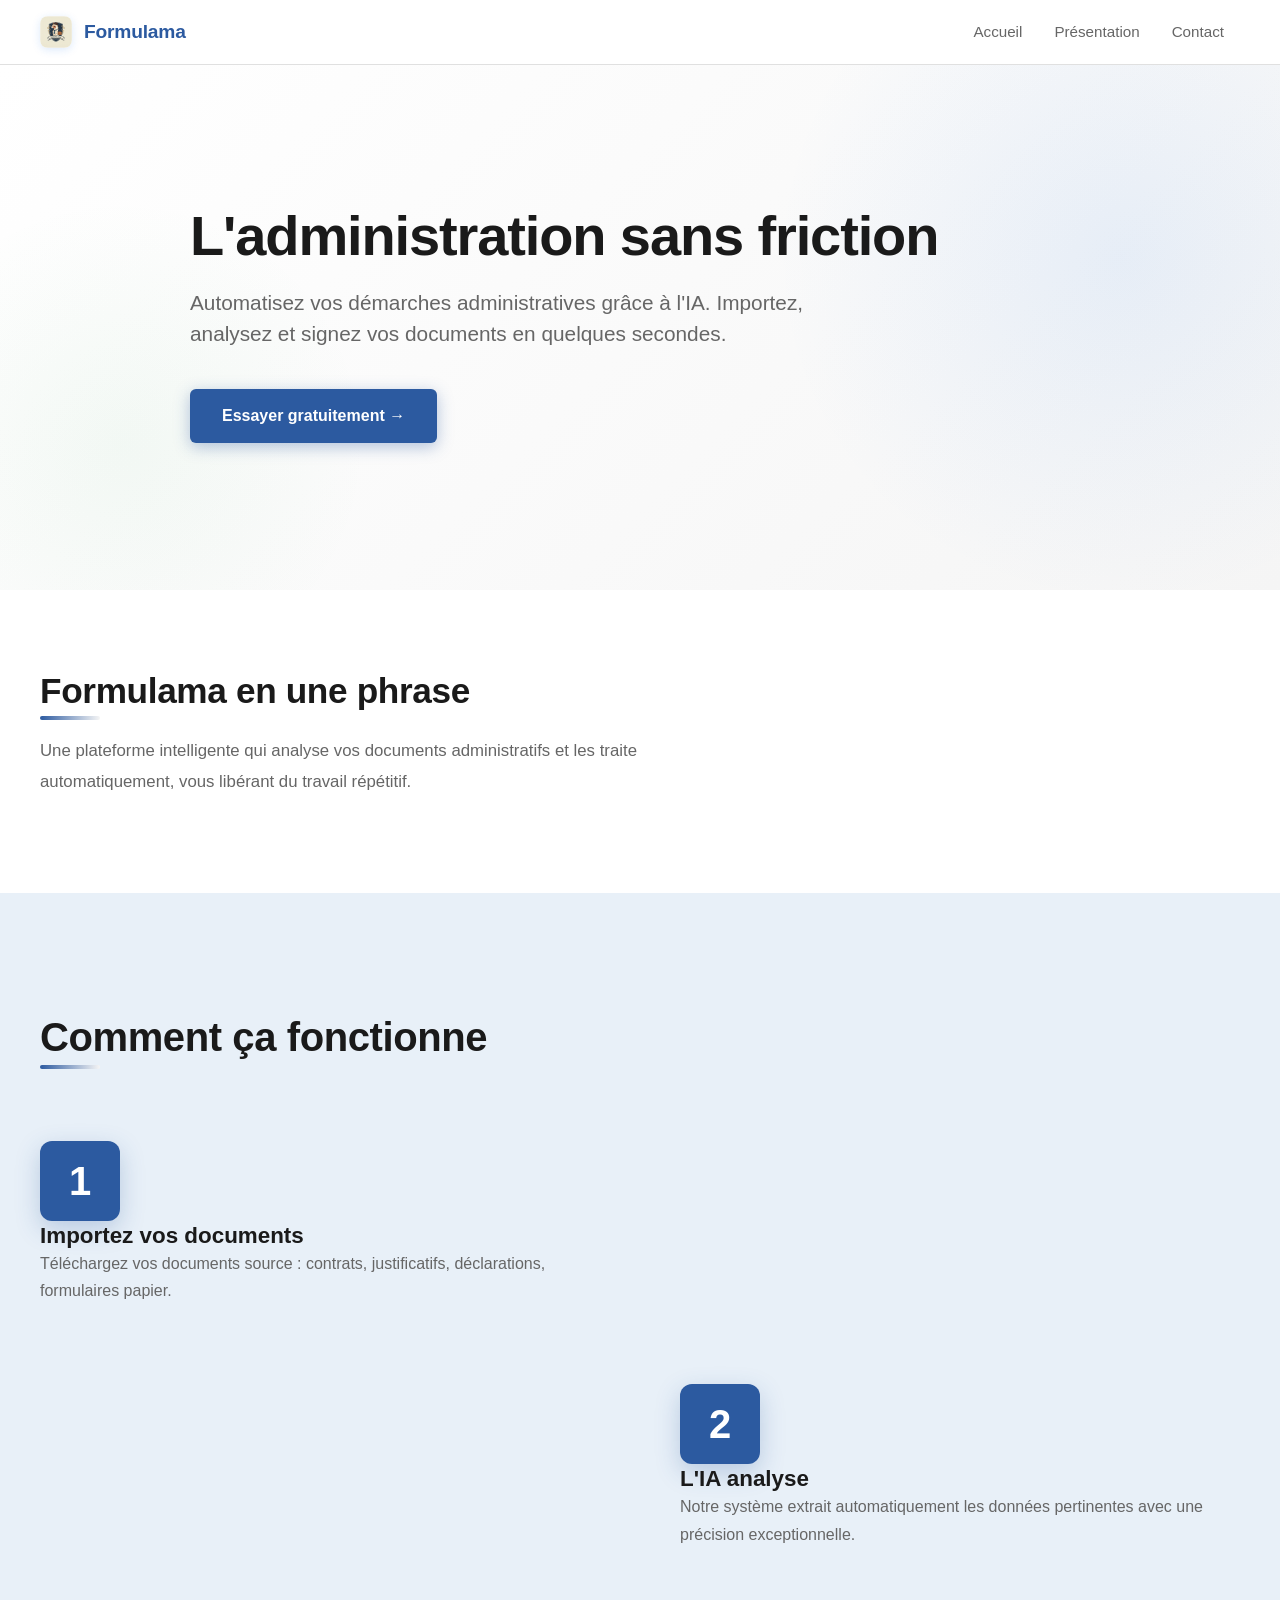
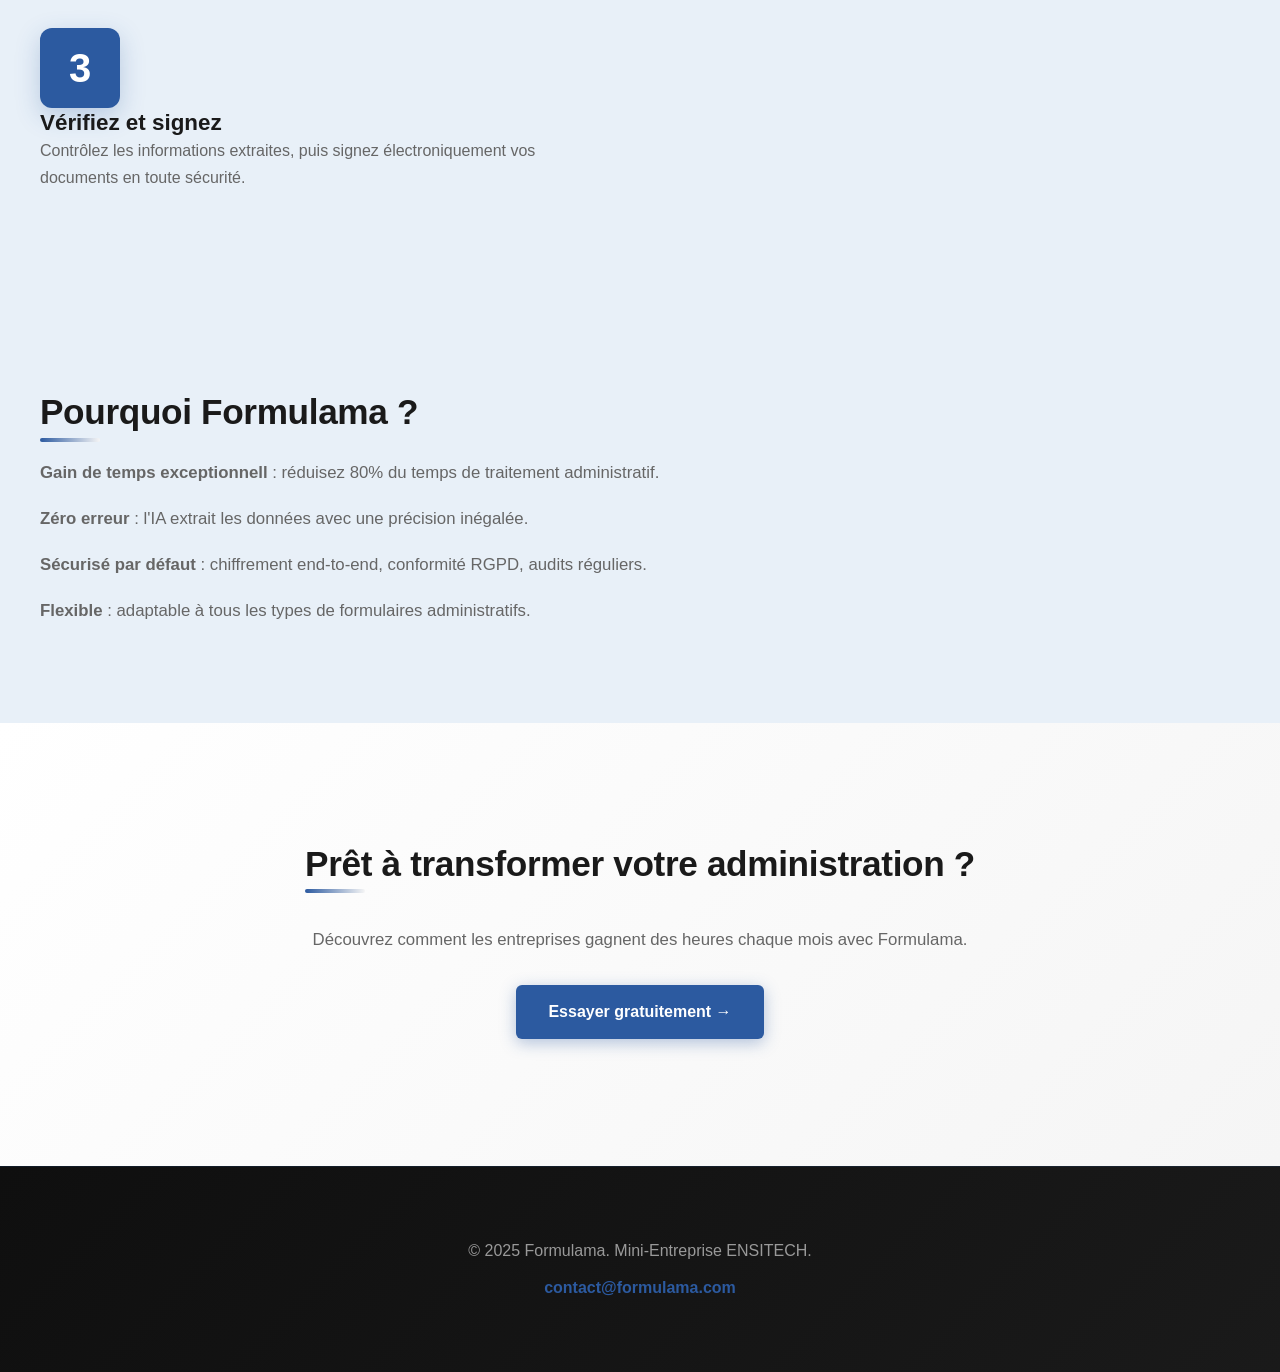
==== commit e2c490d5: "button" ====
--- a/acceuil/acceuil.html
+++ b/acceuil/acceuil.html
@@ -33,7 +33,7 @@
                 <p class="hero-subtitle">
                     Automatisez vos démarches administratives grâce à l'IA. Importez, analysez et signez vos documents en quelques secondes.
                 </p>
-                <a href="#features" class="hero-cta">Découvrir →</a>
+                <a href="/formulama_vite/" class="hero-cta">Essayer gratuitement →</a>
             </div>
         </section>
 
@@ -88,7 +88,7 @@
             <div class="about-content" style="text-align: center;">
                 <h2>Prêt à transformer votre administration ?</h2>
                 <p style="max-width: 100%; margin-bottom: 30px;">Découvrez comment les entreprises gagnent des heures chaque mois avec Formulama.</p>
-                <a href="../contact/contact.html" class="hero-cta">Nous contacter →</a>
+                <a href="../../formulama_vite/" class="hero-cta">Essayer gratuitement →</a>
             </div>
         </section>
     </main>
--- a/style.css
+++ b/style.css
@@ -5,23 +5,24 @@
    ============================================ */
 
 :root {
-    --primary-color: #1e5a96;
-    --primary-light: #e3f2fd;
-    --secondary-color: #00a389;
-    --secondary-light: #e0f7f4;
-    --accent-color: #26b8a8;
-    --accent-light: #d4f1ed;
+    --primary-color: #2c5aa0;
+    --primary-light: #e8f0f8;
+    --secondary-color: #f5f5f5;
+    --secondary-light: #fafafa;
+    --accent-color: #2c5aa0;
+    --accent-light: #e8f0f8;
     --danger-color: #d33b27;
     --dark-bg: #0f0f0f;
     --light-bg: #ffffff;
-    --bg-light-gray: #f8f9fa;
-    --text-primary: #202124;
-    --text-secondary: #5f6368;
-    --text-tertiary: #9aa0a6;
-    --border-light: #dadce0;
+    --bg-light-gray: #f5f5f5;
+    --bg-blue: #e8f0f8;
+    --text-primary: #1a1a1a;
+    --text-secondary: #666666;
+    --text-tertiary: #999999;
+    --border-light: #e0e0e0;
     --border-dark: #3c4043;
-    --gradient-primary: linear-gradient(135deg, #1e5a96 0%, #00a389 100%);
-    --gradient-accent: linear-gradient(135deg, #26b8a8 0%, #1e5a96 100%);
+    --gradient-primary: linear-gradient(135deg, #2c5aa0 0%, #2c5aa0 100%);
+    --gradient-accent: linear-gradient(135deg, #2c5aa0 0%, #2c5aa0 100%);
 }
 
 * {
@@ -155,15 +156,11 @@
 }
 
 .main-header h1 {
-    color: var(--text-primary);
+    color: #2c5aa0;
     font-size: 1.2rem;
     font-weight: 700;
     margin: 0;
     letter-spacing: -0.01em;
-    background: linear-gradient(90deg, #1e5a96 0%, #00a389 100%);
-    -webkit-background-clip: text;
-    -webkit-text-fill-color: transparent;
-    background-clip: text;
     transition: all 0.3s ease;
 }
 
@@ -211,9 +208,26 @@
     color: var(--primary-color);
 }
 
+.main-nav ul li a.app-button {
+    background: #2c5aa0;
+    color: white;
+    padding: 8px 18px;
+    border-radius: 6px;
+    font-weight: 600;
+    transition: all 0.3s ease;
+    display: inline-block;
+}
+
+.main-nav ul li a.app-button:hover {
+    background: #1e4375;
+    color: white;
+    transform: translateY(-2px);
+    box-shadow: 0 4px 12px rgba(44, 90, 160, 0.3);
+}
+
 /* ============== SECTION HERO ============== */
 .hero-section {
-    background: linear-gradient(135deg, #ffffff 0%, #f9f9fa 50%, #e8f0fe 100%);
+    background: linear-gradient(135deg, #ffffff 0%, #f5f5f5 100%);
     padding: 140px 40px;
     width: 100%;
     position: relative;
@@ -270,12 +284,12 @@
 .hero-cta {
     display: inline-block;
     padding: 14px 32px;
-    background: linear-gradient(135deg, #1a73e8 0%, #1765cc 100%);
+    background: #2c5aa0;
     color: white;
     border-radius: 6px;
     font-weight: 600;
     font-size: 1rem;
-    box-shadow: 0 4px 16px rgba(26, 115, 232, 0.35);
+    box-shadow: 0 4px 16px rgba(44, 90, 160, 0.35);
     transition: all 0.3s ease;
     border: none;
     cursor: pointer;
@@ -302,7 +316,7 @@
 }
 
 .hero-cta:hover {
-    box-shadow: 0 8px 24px rgba(26, 115, 232, 0.45);
+    box-shadow: 0 8px 24px rgba(44, 90, 160, 0.45);
     transform: translateY(-3px);
 }
 
@@ -310,12 +324,12 @@
 .intro-section {
     width: 100%;
     padding: 80px 40px;
-    background: linear-gradient(180deg, #ffffff 0%, #f9f9fa 100%);
+    background: linear-gradient(180deg, #ffffff 0%, #ffffff 100%);
 }
 
 .intro-section.alt {
-    background: linear-gradient(180deg, #f8f9fa 0%, #e8f0fe 100%);
-    border-top: 1px solid var(--border-light);
+    background: linear-gradient(180deg, #e8f0f8 0%, #e8f0f8 100%);
+    border-top: none;
 }
 
 .intro-content {
@@ -341,7 +355,7 @@
 .features-section {
     width: 100%;
     padding: 120px 40px;
-    background: linear-gradient(135deg, #ffffff 0%, #f9f9fa 50%, #e6f4ea 100%);
+    background: linear-gradient(135deg, #e8f0f8 0%, #e8f0f8 100%);
 }
 
 .features-section h2 {
@@ -384,7 +398,7 @@
     width: 80px;
     height: 80px;
     border-radius: 12px;
-    background: linear-gradient(135deg, var(--primary-color) 0%, var(--secondary-color) 100%);
+    background: #2c5aa0;
     color: white;
     display: flex;
     align-items: center;
@@ -393,13 +407,13 @@
     font-weight: 700;
     margin-bottom: 0;
     flex-shrink: 0;
-    box-shadow: 0 8px 24px rgba(26, 115, 232, 0.25);
+    box-shadow: 0 8px 24px rgba(44, 90, 160, 0.25);
     transition: all 0.3s ease;
 }
 
 .feature-number:hover {
     transform: scale(1.05) rotateZ(-2deg);
-    box-shadow: 0 12px 32px rgba(26, 115, 232, 0.35);
+    box-shadow: 0 12px 32px rgba(44, 90, 160, 0.35);
 }
 
 .feature-content h3 {
@@ -419,7 +433,7 @@
 .about-section {
     width: 100%;
     padding: 120px 40px;
-    background: linear-gradient(135deg, #f8f9fa 0%, #e6f4ea 50%, #fef7e0 100%);
+    background: linear-gradient(135deg, #ffffff 0%, #f5f5f5 100%);
 }
 
 .about-content {
@@ -481,7 +495,7 @@
     width: 60px;
     height: 60px;
     border-radius: 10px;
-    background: linear-gradient(135deg, var(--primary-color) 0%, var(--secondary-color) 100%);
+    background: #2c5aa0;
     color: white;
     font-size: 1.6rem;
     font-weight: 700;
@@ -491,13 +505,13 @@
     position: absolute;
     top: 0;
     left: 0;
-    box-shadow: 0 6px 16px rgba(26, 115, 232, 0.25);
+    box-shadow: 0 6px 16px rgba(44, 90, 160, 0.25);
     transition: all 0.3s ease;
 }
 
 .process-card:hover .process-num {
     transform: translateY(-4px);
-    box-shadow: 0 10px 24px rgba(26, 115, 232, 0.35);
+    box-shadow: 0 10px 24px rgba(44, 90, 160, 0.35);
 }
 
 .process-card h3 {
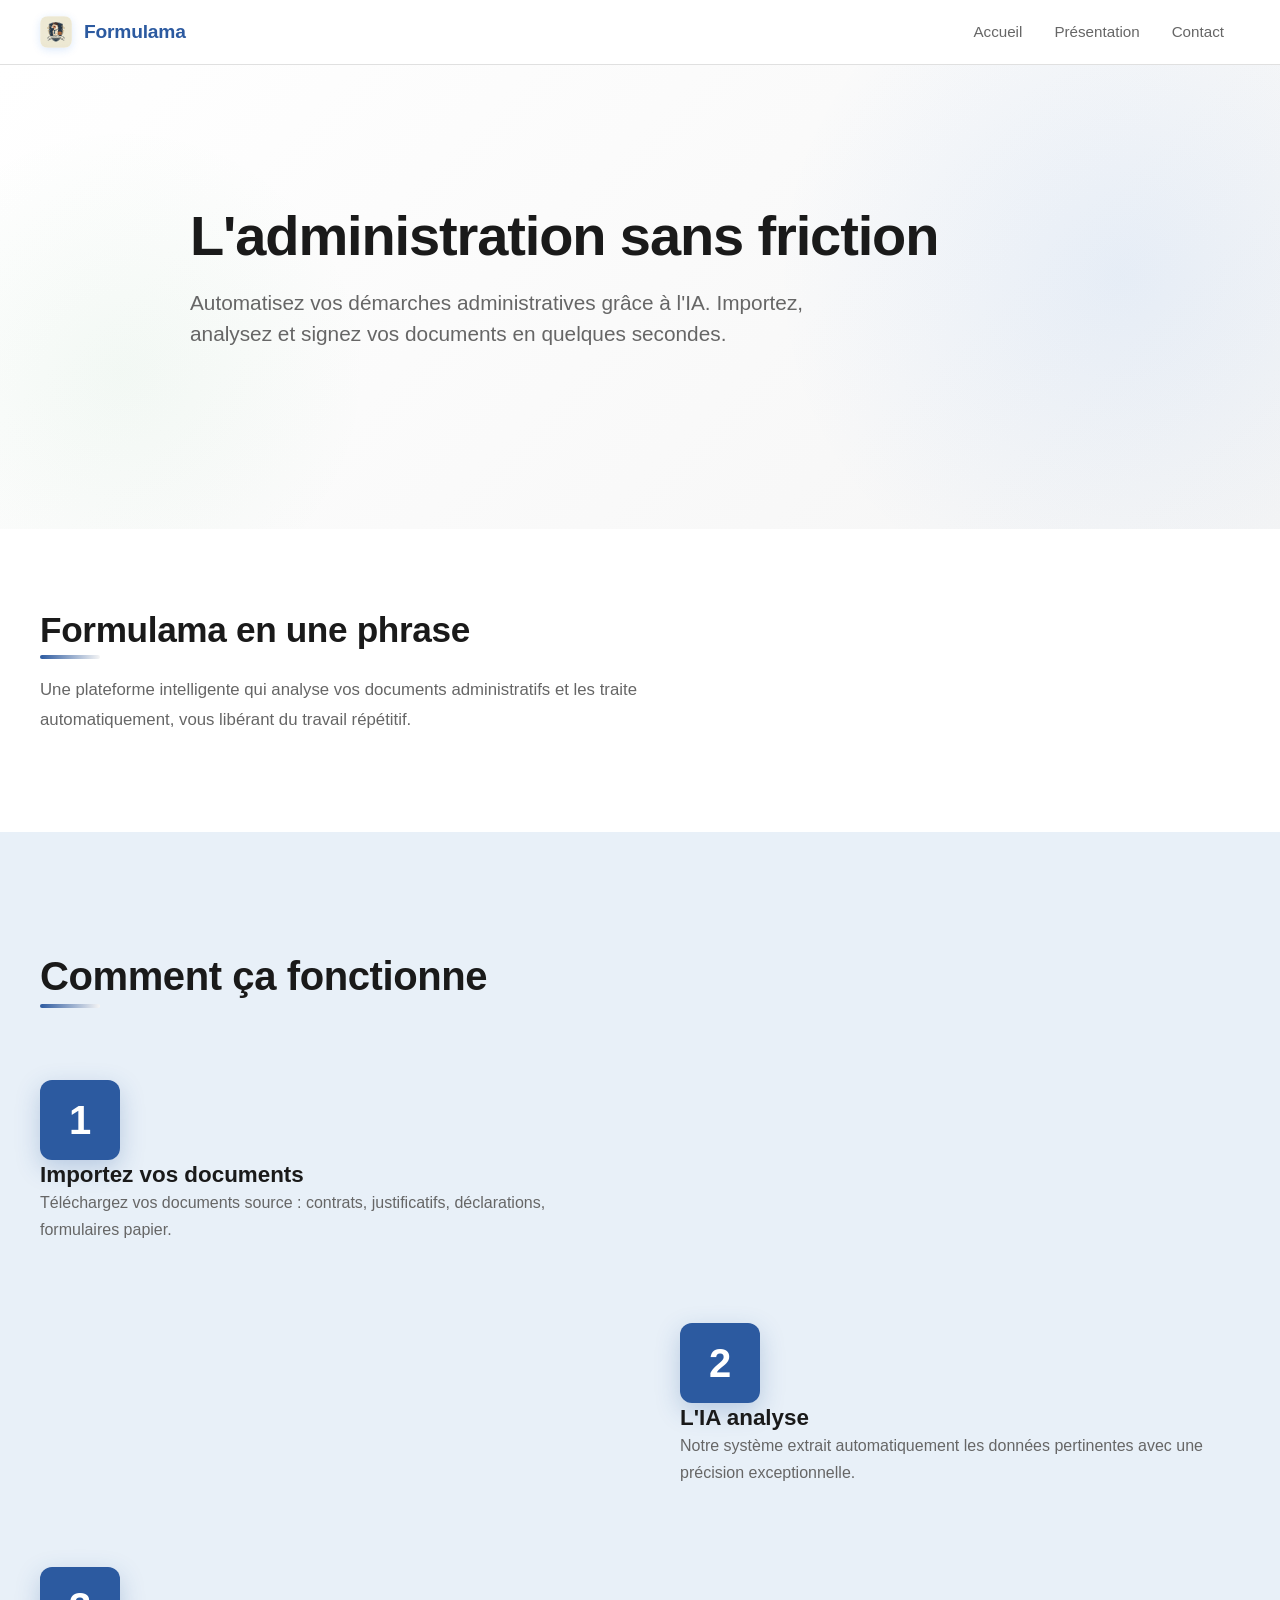
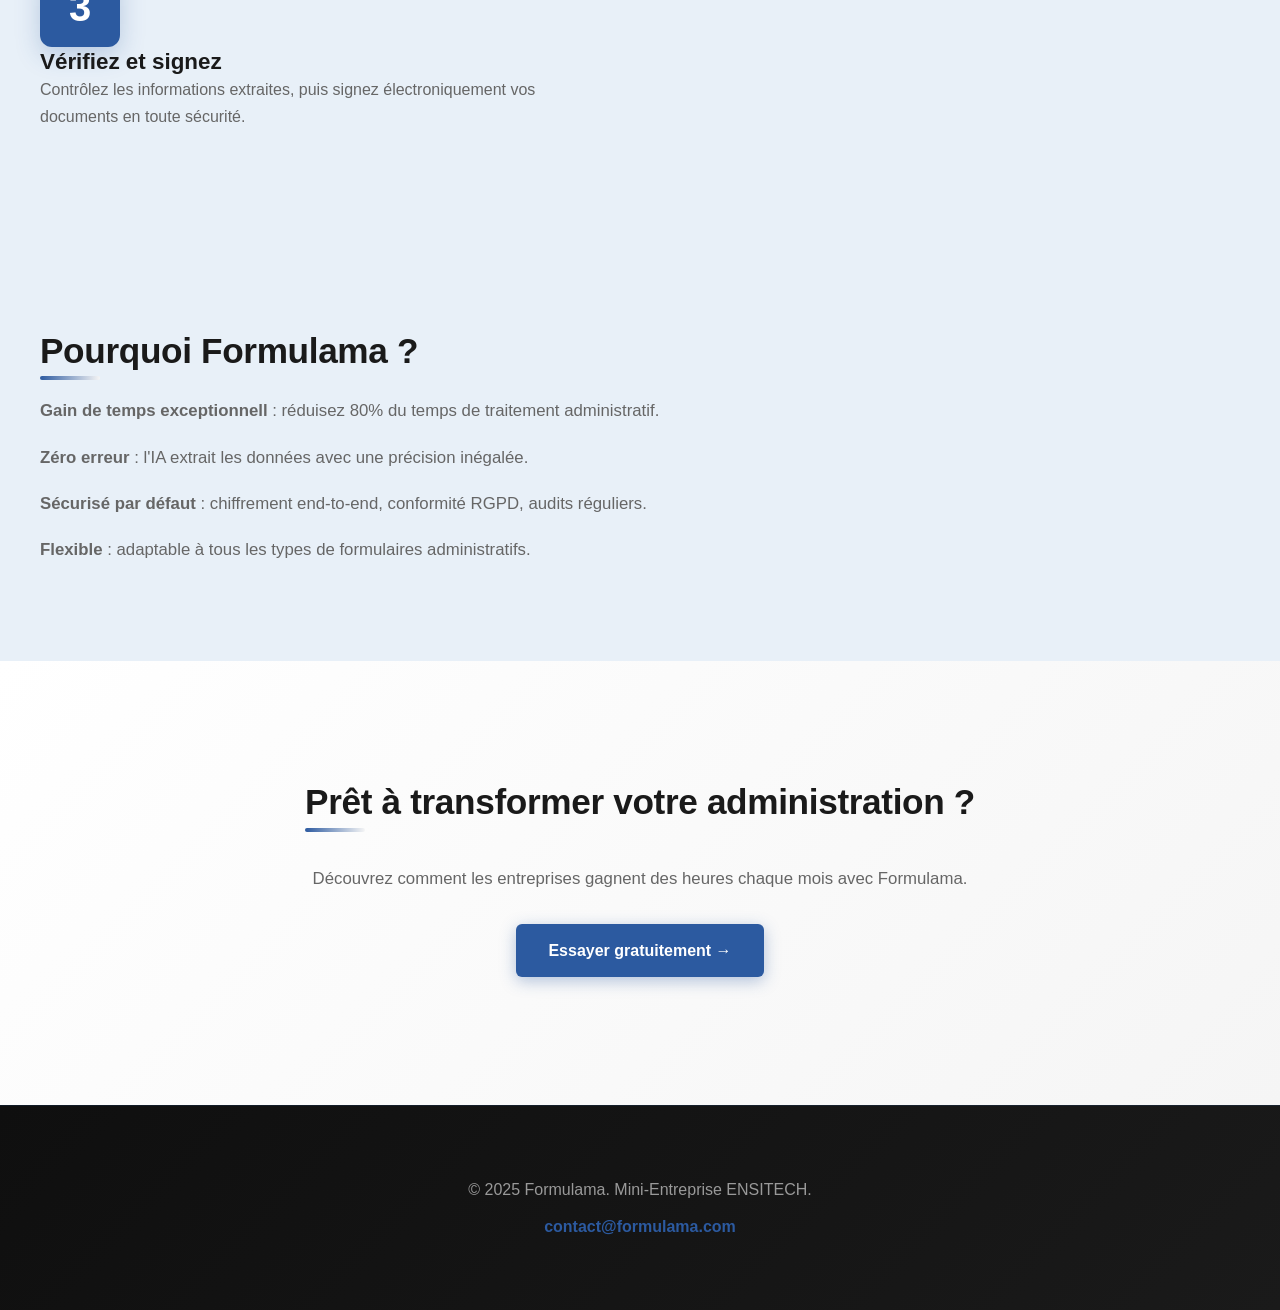
==== commit 905ca706: "Update acceuil.html" ====
--- a/acceuil/acceuil.html
+++ b/acceuil/acceuil.html
@@ -33,7 +33,6 @@
                 <p class="hero-subtitle">
                     Automatisez vos démarches administratives grâce à l'IA. Importez, analysez et signez vos documents en quelques secondes.
                 </p>
-                <a href="/formulama_vite/" class="hero-cta">Essayer gratuitement →</a>
             </div>
         </section>
 
@@ -88,7 +87,7 @@
             <div class="about-content" style="text-align: center;">
                 <h2>Prêt à transformer votre administration ?</h2>
                 <p style="max-width: 100%; margin-bottom: 30px;">Découvrez comment les entreprises gagnent des heures chaque mois avec Formulama.</p>
-                <a href="../../formulama_vite/" class="hero-cta">Essayer gratuitement →</a>
+                <a href="/app" class="hero-cta">Essayer gratuitement →</a>
             </div>
         </section>
     </main>
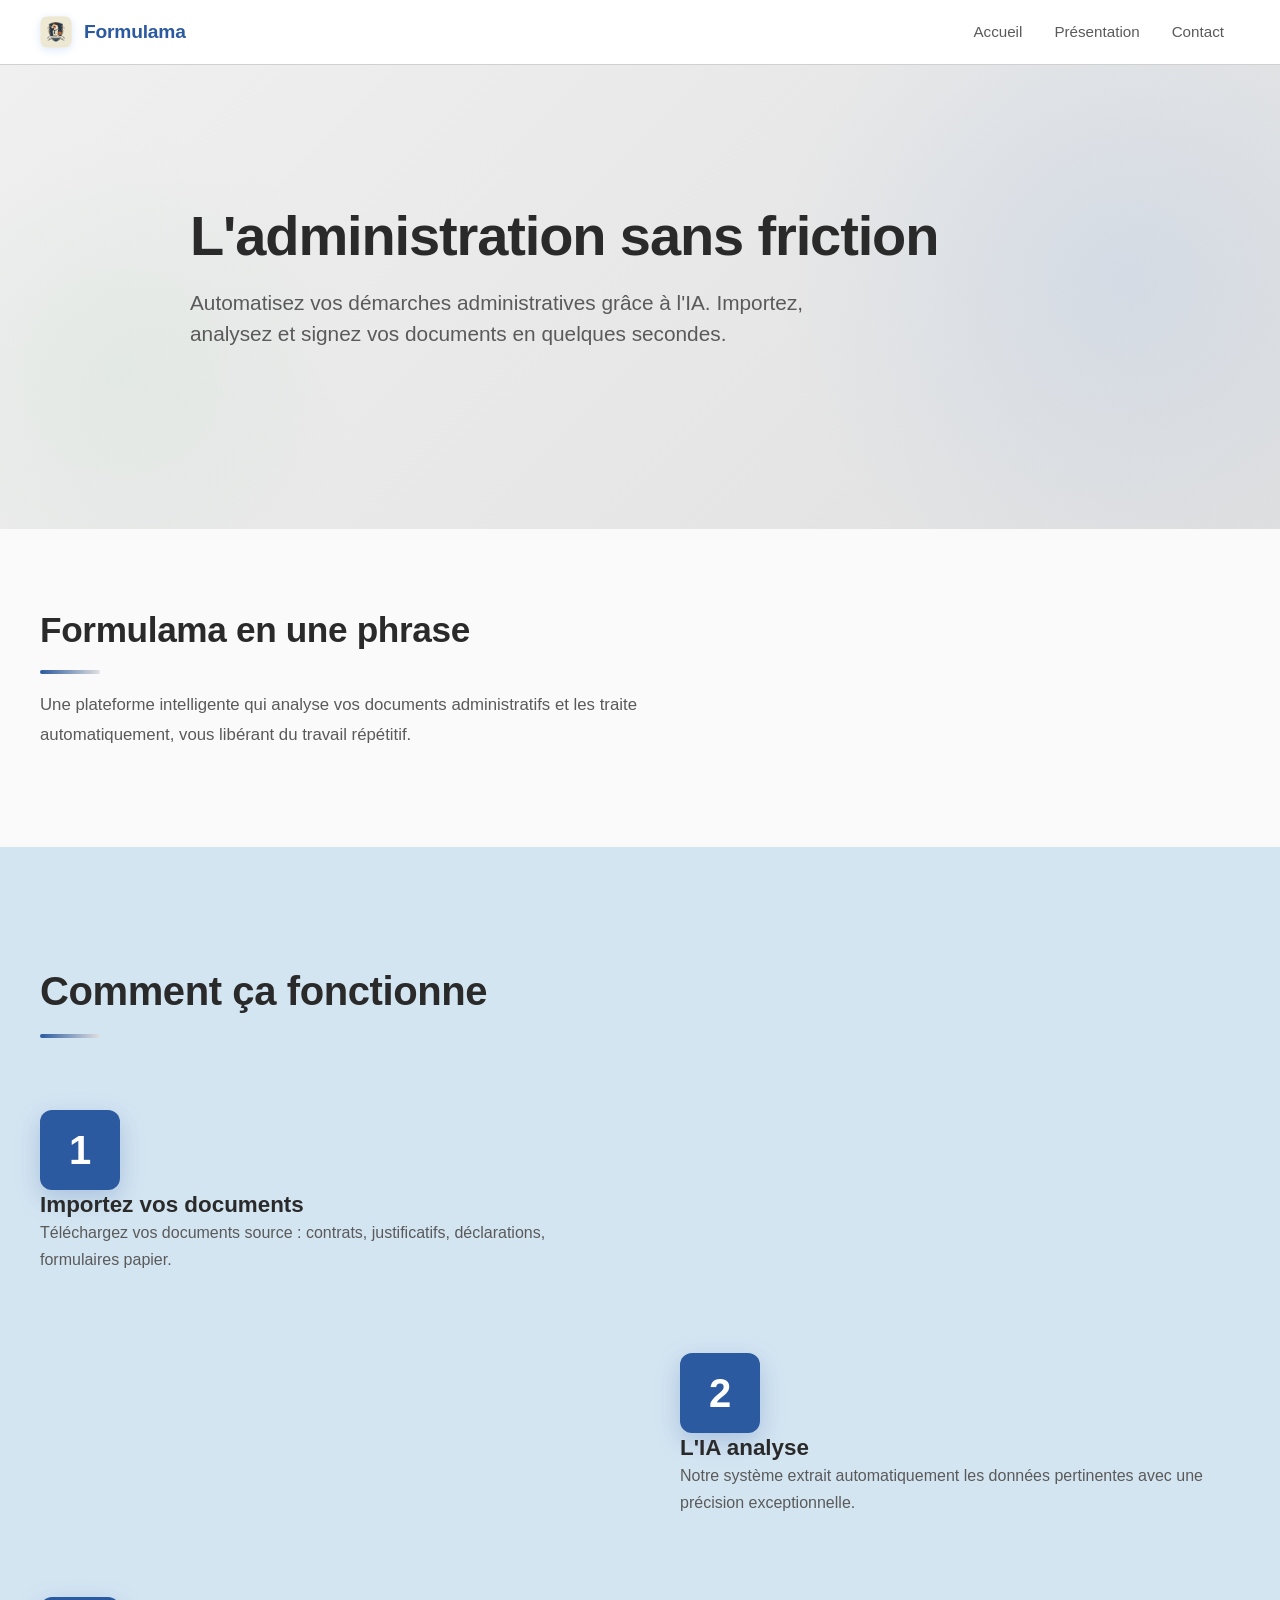
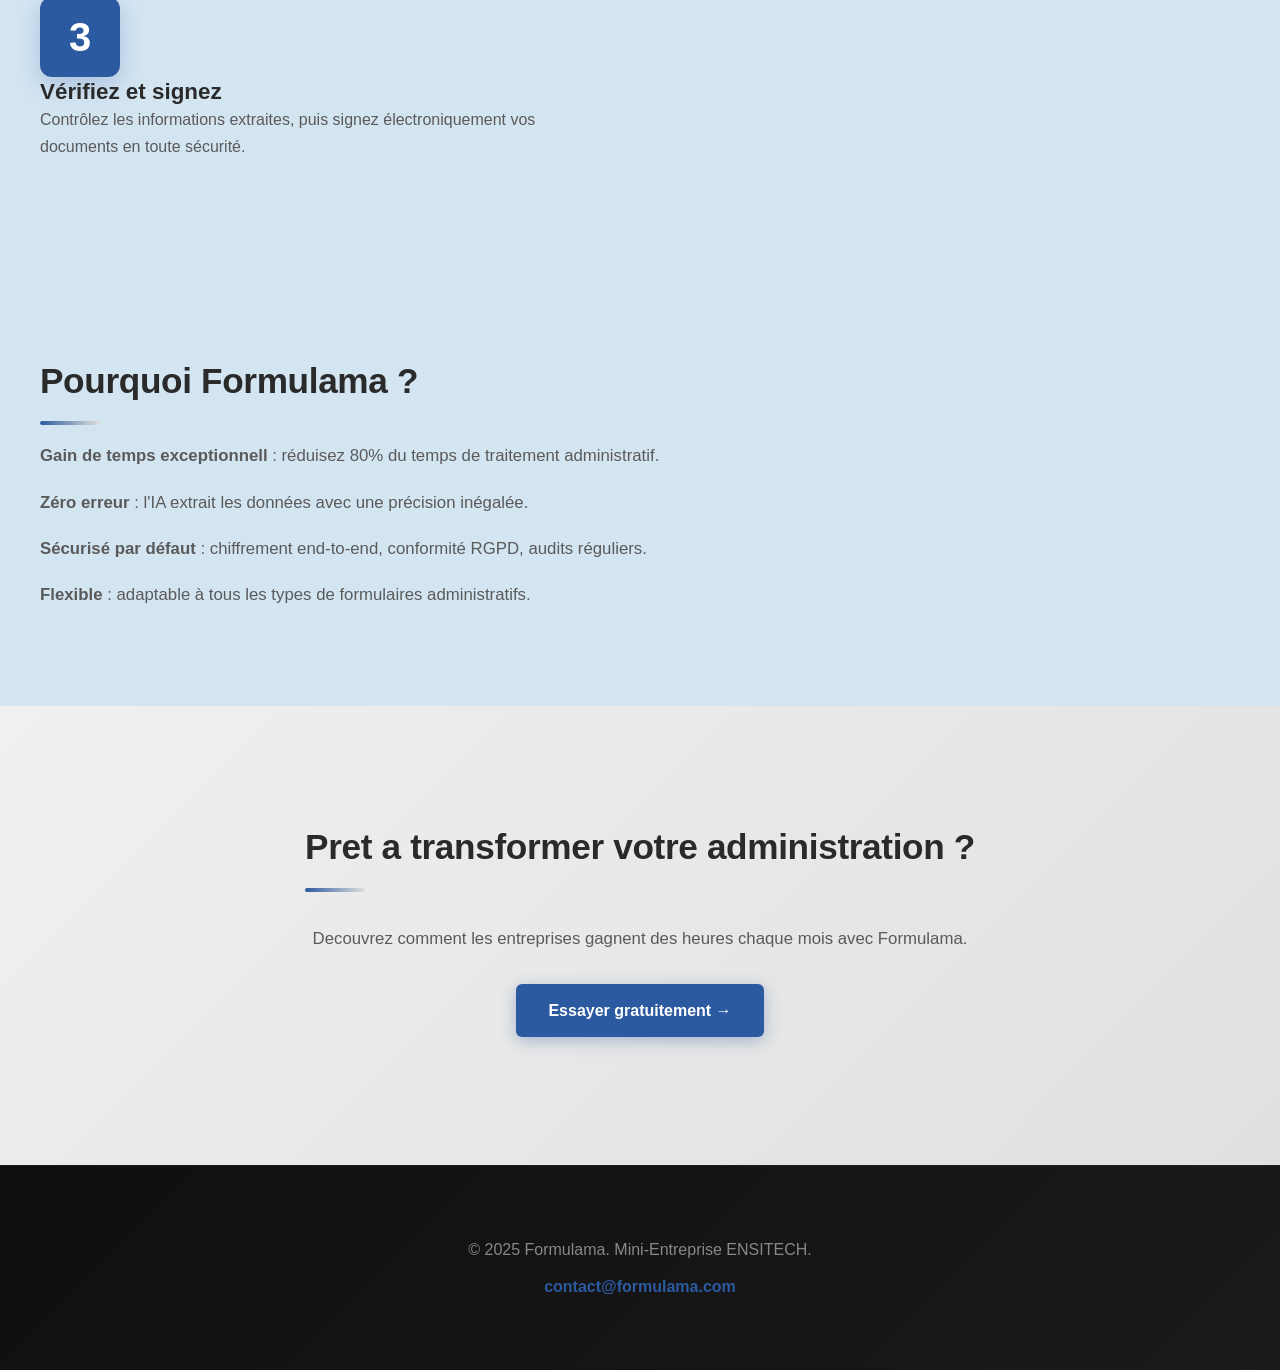
==== commit 5784abb3: "access" ====
--- a/acceuil/acceuil.html
+++ b/acceuil/acceuil.html
@@ -85,9 +85,9 @@
         <!-- Section CTA -->
         <section class="about-section">
             <div class="about-content" style="text-align: center;">
-                <h2>Prêt à transformer votre administration ?</h2>
-                <p style="max-width: 100%; margin-bottom: 30px;">Découvrez comment les entreprises gagnent des heures chaque mois avec Formulama.</p>
-                <a href="/app" class="hero-cta">Essayer gratuitement →</a>
+                <h2>Pret a transformer votre administration ?</h2>
+                <p style="max-width: 100%; margin-bottom: 30px;">Decouvrez comment les entreprises gagnent des heures chaque mois avec Formulama.</p>
+                <a href="/selection" class="hero-cta">Essayer gratuitement →</a>
             </div>
         </section>
     </main>
--- a/style.css
+++ b/style.css
@@ -6,21 +6,23 @@
 
 :root {
     --primary-color: #2c5aa0;
-    --primary-light: #e8f0f8;
-    --secondary-color: #f5f5f5;
-    --secondary-light: #fafafa;
+    --primary-light: #bdd0e3;
+    --secondary-color: #e0e0e0;
+    --secondary-light: #f5f5f5;
     --accent-color: #2c5aa0;
-    --accent-light: #e8f0f8;
+    --accent-light: #bdd0e3;
     --danger-color: #d33b27;
     --dark-bg: #0f0f0f;
-    --light-bg: #ffffff;
-    --bg-light-gray: #f5f5f5;
-    --bg-blue: #e8f0f8;
-    --text-primary: #1a1a1a;
-    --text-secondary: #666666;
-    --text-tertiary: #999999;
-    --border-light: #e0e0e0;
+    --light-bg: #f0f0f0;
+    --bg-light-gray: #e0e0e0;
+    --bg-blue: #bdd0e3;
+    --text-primary: #2a2a2a;
+    --text-secondary: #5a5a5a;
+    --text-tertiary: #888888;
+    --border-light: #d0d0d0;
     --border-dark: #3c4043;
+    --logo-blue: #1e5a96;
+    --logo-teal: #00a389;
     --gradient-primary: linear-gradient(135deg, #2c5aa0 0%, #2c5aa0 100%);
     --gradient-accent: linear-gradient(135deg, #2c5aa0 0%, #2c5aa0 100%);
 }
@@ -63,6 +65,18 @@
     margin: 0;
     position: relative;
     display: inline-block;
+    padding-bottom: 15px;
+}
+
+h2::after {
+    content: '';
+    position: absolute;
+    bottom: 0;
+    left: 0;
+    width: 80px;
+    height: 4px;
+    background: linear-gradient(90deg, #1e5a96 0%, #00a389 100%);
+    border-radius: 2px;
 }
 
 h2::after {
@@ -227,7 +241,7 @@
 
 /* ============== SECTION HERO ============== */
 .hero-section {
-    background: linear-gradient(135deg, #ffffff 0%, #f5f5f5 100%);
+    background: linear-gradient(135deg, #f0f0f0 0%, #e0e0e0 100%);
     padding: 140px 40px;
     width: 100%;
     position: relative;
@@ -324,11 +338,11 @@
 .intro-section {
     width: 100%;
     padding: 80px 40px;
-    background: linear-gradient(180deg, #ffffff 0%, #ffffff 100%);
+    background: linear-gradient(180deg, #fafafa 0%, #fafafa 100%);
 }
 
 .intro-section.alt {
-    background: linear-gradient(180deg, #e8f0f8 0%, #e8f0f8 100%);
+    background: linear-gradient(180deg, #d4e5f2 0%, #d4e5f2 100%);
     border-top: none;
 }
 
@@ -355,7 +369,7 @@
 .features-section {
     width: 100%;
     padding: 120px 40px;
-    background: linear-gradient(135deg, #e8f0f8 0%, #e8f0f8 100%);
+    background: linear-gradient(135deg, #d4e5f2 0%, #d4e5f2 100%);
 }
 
 .features-section h2 {
@@ -433,7 +447,7 @@
 .about-section {
     width: 100%;
     padding: 120px 40px;
-    background: linear-gradient(135deg, #ffffff 0%, #f5f5f5 100%);
+    background: linear-gradient(135deg, #f0f0f0 0%, #e0e0e0 100%);
 }
 
 .about-content {
@@ -584,7 +598,7 @@
 }
 
 .email-list a:hover {
-    color: var(--secondary-color);
+    color: #1a4073;
 }
 
 /* ============== FORMULAIRE ============== */
